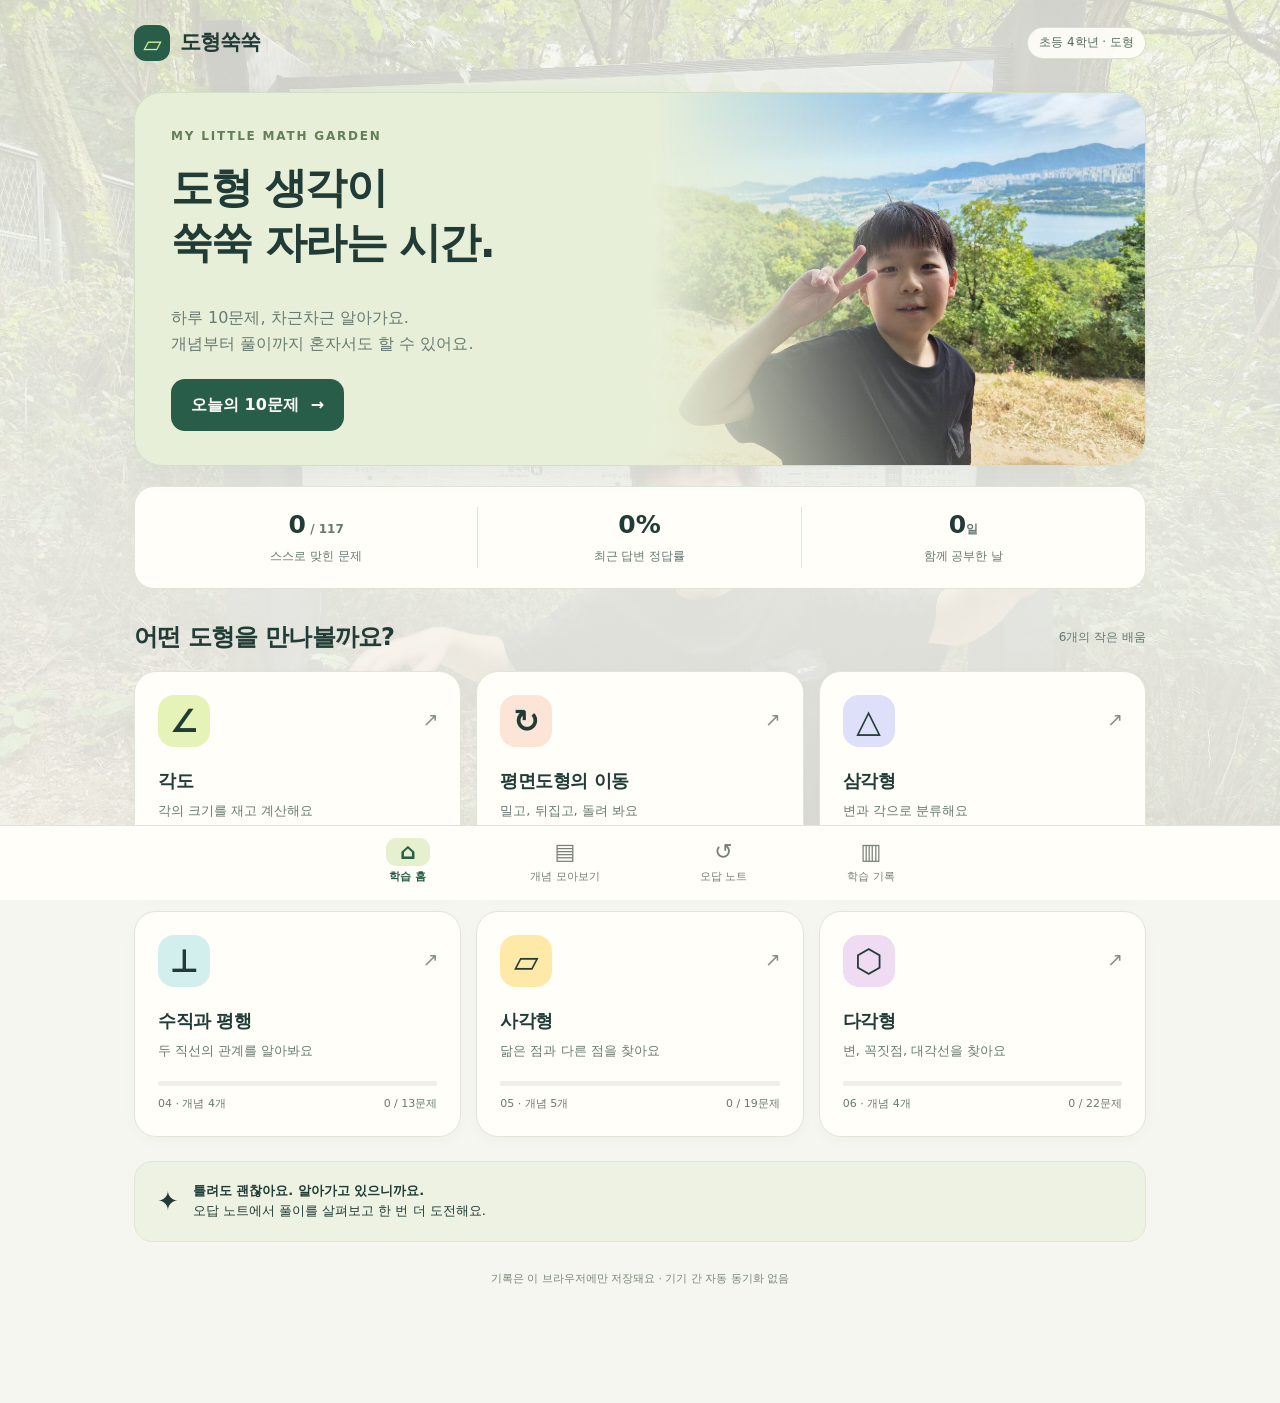
==== index.html @ d2673197 "Replace generic hints with 234 problem-specific teaching steps" ====
<!doctype html>
<html lang="ko"><head><meta charset="utf-8"><meta name="viewport" content="width=device-width,initial-scale=1,viewport-fit=cover"><meta name="theme-color" content="#f5f6ef"><meta name="description" content="초등 4학년을 위한 오프라인 도형 학습. 개념부터 문제와 풀이까지."><link rel="icon" href="./icon.svg" type="image/svg+xml"><link rel="manifest" href="./manifest.webmanifest"><title>도형쑥쑥 · 나의 작은 수학 정원</title><style>
:root{--bg:#f5f6ef;--ink:#213c36;--muted:#667a71;--green:#285d49;--lime:#dbef9a;--border:#dfe5d9;--white:#fffef9}*{box-sizing:border-box}body{margin:0;color:var(--ink);background:var(--bg);font-family:system-ui,-apple-system,'Noto Sans KR',sans-serif;font-size:16px;line-height:1.6}button,input{font:inherit}button{cursor:pointer;color:inherit;-webkit-tap-highlight-color:transparent}button:disabled{cursor:default}button:focus-visible,a:focus-visible,input:focus-visible{outline:3px solid #c0792e;outline-offset:4px}button{touch-action:manipulation}header{max-width:1080px;margin:auto;padding:25px 34px 19px;display:flex;align-items:center;justify-content:space-between}.logo{display:flex;align-items:center;gap:10px;background:none;border:0;font-weight:850;font-size:21px;padding:0;letter-spacing:-1px}.logo-mark{background:var(--green);color:var(--lime);height:36px;width:36px;display:grid;place-items:center;border-radius:12px;font-size:24px}.tag{font-size:12px;background:#e6ecdF;padding:5px 11px;border-radius:20px;color:#526a5b}.container{max-width:1080px;margin:auto;padding:12px 34px 115px}h1,h2,h3,p{margin-top:0}h1{font-size:42px;line-height:1.3;letter-spacing:-1.6px;font-weight:800}h2{font-size:24px;letter-spacing:-.8px;line-height:1.4}h3{font-size:18px;letter-spacing:-.5px}.muted{color:var(--muted)}.eyebrow{font-size:12px;letter-spacing:1.8px;text-transform:uppercase;font-weight:800;color:#627f57;margin-bottom:15px}.hero{border:1px solid #d6e2c7;background:#e8efd9;border-radius:28px;padding:34px 36px;position:relative;overflow:hidden;min-height:260px;display:grid;grid-template-columns:1.3fr 1fr;gap:24px}.hero p{margin-bottom:23px;max-width:420px}.hero-art{display:grid;place-items:center;position:relative}.hero-art svg{width:100%;max-width:300px;overflow:visible}.btn{border:0;border-radius:14px;background:var(--green);color:white;padding:13px 20px;min-height:48px;font-weight:700;display:inline-flex;align-items:center;justify-content:center;gap:12px}.btn.secondary{background:#e8eedf;color:var(--green)}.btn.ghost{background:none;border:1px solid #cbd7c5;color:var(--ink)}.btn:disabled{background:#dce2d6;color:#6b786d}.row{display:flex;align-items:center;justify-content:space-between;gap:16px}.section{margin-top:32px}.section .row h2{margin:0}.section .row{margin-bottom:17px}.section .row small{font-size:12px;color:var(--muted)}.topic-grid{display:grid;grid-template-columns:repeat(3,1fr);gap:15px}.topic-card{background:var(--white);border:1px solid var(--border);border-radius:22px;padding:23px;text-align:left;transition:transform .15s,box-shadow .15s;position:relative}.topic-card:hover{transform:translateY(-3px);box-shadow:0 7px 20px #213c360b}.topic-card .icon{display:grid;place-items:center;height:52px;width:52px;border-radius:16px;font-size:32px;font-weight:650;margin-bottom:20px}.topic-card h3{margin-bottom:5px}.topic-card p{font-size:13px;color:var(--muted);margin-bottom:19px}.topic-card .arrow{position:absolute;right:22px;top:32px;font-size:19px;color:#839085}.mini-progress{height:5px;background:#ecf0e6;border-radius:10px;overflow:hidden}.mini-progress span{height:100%;background:#78a16a;display:block;border-radius:10px}.card-footer{font-size:11px;color:var(--muted);margin-top:9px;display:flex;justify-content:space-between}.stats{display:grid;grid-template-columns:repeat(3,1fr);background:var(--white);border:1px solid var(--border);border-radius:20px;margin-top:20px;padding:20px}.stat{text-align:center;border-right:1px solid var(--border)}.stat:last-child{border:0}.stat b{font-size:25px;display:block;line-height:1.4}.stat span{font-size:12px;color:var(--muted)}.note{display:flex;gap:14px;align-items:center;border:1px solid var(--border);border-radius:18px;padding:19px 22px;background:#edf0e5;font-size:13px;margin-top:24px}.note p{margin:0}.note strong{display:block}.bottom-nav{position:fixed;bottom:0;left:0;right:0;padding:8px 10px max(10px,env(safe-area-inset-bottom));background:#fffef9f5;border-top:1px solid var(--border);display:flex;justify-content:center;gap:clamp(10px,7vw,80px);z-index:10;backdrop-filter:blur(12px)}.nav-item{border:0;background:none;padding:4px 10px;color:#758176;min-width:65px;font-size:11px;display:grid;justify-items:center;gap:2px}.nav-item span{font-size:22px;line-height:1.3}.nav-item.active{color:var(--green);font-weight:850}.nav-item.active span{background:#e6efce;border-radius:10px;width:44px}.back{background:none;border:0;padding:8px 0;font-size:14px;color:var(--muted);margin-bottom:18px}.topic-hero{display:flex;align-items:center;gap:18px;margin-bottom:23px}.topic-hero .icon{font-size:43px;width:78px;height:78px;border-radius:23px;display:grid;place-items:center;flex-shrink:0}.topic-hero h1{font-size:32px;margin-bottom:4px}.topic-hero p{margin:0;font-size:14px}.concept-grid{display:grid;grid-template-columns:1fr 1fr;gap:14px}.concept{border:1px solid var(--border);border-radius:20px;padding:22px;background:var(--white)}.concept .num{font-size:11px;color:#749162;letter-spacing:2px;font-weight:800;margin-bottom:6px}.concept h3{margin-bottom:9px}.concept p{font-size:15px;margin:0;color:#4e6257;line-height:1.85}.practice-bar{background:#e5eed3;border-radius:20px;margin-top:23px;padding:23px;display:flex;align-items:center;justify-content:space-between;gap:20px}.practice-bar p{margin:0;font-size:13px}.practice-bar h3{margin-bottom:5px}.lab{background:#fffef9;border:1px solid var(--border);border-radius:22px;padding:24px;margin-top:20px}.lab svg{display:block;max-width:320px;width:100%;height:185px;margin:auto}.lab label{display:block;font-size:14px}.lab input{width:100%;accent-color:var(--green);margin:18px 0;height:30px}.lab .row{justify-content:center;flex-wrap:wrap;gap:8px}.lab .btn{font-size:13px;padding:10px 14px}.quiz-wrap{max-width:700px;margin:0 auto}.quiz-top{font-size:13px;margin-bottom:13px}.progress{height:7px;background:#e0e8d4;border-radius:8px;overflow:hidden;margin-bottom:24px}.progress span{height:100%;background:#74995e;display:block;transition:width .2s}.question{background:var(--white);border:1px solid var(--border);border-radius:25px;padding:29px}.pill{display:inline-block;background:#eef2e5;color:#5b724f;border-radius:8px;padding:3px 9px;font-size:11px;font-weight:700}.question h2{margin:19px 0 22px;font-size:23px;line-height:1.65;word-break:keep-all}.diagram{background:#f3f5eb;border:1px solid #e6ebdb;border-radius:18px;margin:0 0 23px;padding:13px}.diagram svg{width:100%;height:165px;display:block}.diagram small{display:block;text-align:center;font-size:10px;color:#7e8979}.options{display:grid;gap:10px}.option{width:100%;text-align:left;display:flex;align-items:center;gap:13px;border:1.5px solid #dce3d3;border-radius:14px;padding:15px;background:#fffef9;min-height:58px;font-weight:600}.option .letter{border:1px solid #dce3d3;border-radius:9px;width:29px;height:29px;display:grid;place-items:center;flex-shrink:0;font-size:13px}.option.selected{background:#eef5de;border-color:#58815b}.option.selected .letter{background:#285d49;color:#fff;border-color:#285d49}.option.good{border-color:#6f9f69;background:#eaf5e2}.option.bad{border-color:#cc815e;background:#fff0e7}.number-entry{display:flex;align-items:center;justify-content:center;gap:12px;padding:19px 0}.number-entry input{width:145px;border:2px solid #cddabb;border-radius:16px;padding:15px;text-align:center;font-size:30px;color:var(--ink);background:#fcfdf6;max-width:70%}.quiz-actions{display:flex;justify-content:space-between;gap:12px;margin-top:22px}.quiz-actions .btn{flex:1}.hint{font-size:14px;background:#fff4d3;padding:13px 16px;border-radius:12px;margin-top:15px}.feedback{margin-top:20px;border-radius:18px;padding:22px;background:#edf4e1;border:1px solid #d6e4c5}.feedback.wrong{background:#fff2e7;border-color:#efd8c3}.feedback h3{margin-bottom:9px}.feedback .answer{font-weight:750;margin-bottom:16px}.steps{padding:0;list-style:none;counter-reset:step;margin:0}.steps li{counter-increment:step;position:relative;padding-left:32px;margin-top:13px;font-size:14px;line-height:1.8}.steps li:before{content:counter(step);position:absolute;left:0;top:1px;width:22px;height:22px;border-radius:50%;background:#ffffffba;text-align:center;font-weight:800;font-size:12px}.empty{text-align:center;background:#fffef9;border:1px solid var(--border);border-radius:24px;padding:38px 24px;margin-top:23px}.empty .big{font-size:52px;margin-bottom:15px}.empty h2{margin-bottom:10px}.empty p{font-size:14px;color:var(--muted)}.record-list{display:grid;gap:12px;margin-top:24px}.record{padding:21px;background:var(--white);border:1px solid var(--border);border-radius:18px}.record p{margin:10px 0;font-size:15px}.record .row{margin:0}.record .btn{font-size:13px;padding:9px 13px;min-height:42px}.result{max-width:620px;margin:20px auto;text-align:center}.result .score{font-size:64px;line-height:1.4;letter-spacing:-3px;font-weight:800}.result .score span{font-size:24px;color:var(--muted);letter-spacing:0}.result-list{margin:23px 0;text-align:left}.result-list div{padding:13px 0;border-bottom:1px solid var(--border);font-size:13px;display:flex;gap:10px}.settings{margin-top:25px;font-size:12px;color:var(--muted);text-align:center}.link{border:0;background:none;text-decoration:underline;font-size:12px;padding:8px;color:var(--muted)}.toast{position:fixed;bottom:90px;left:50%;transform:translateX(-50%);background:#213c36;color:white;border-radius:12px;padding:12px 18px;font-size:13px;z-index:30;max-width:90%;width:max-content}.danger{background:#fff1e6!important;color:#9a4f35!important}.sr-only{position:absolute;width:1px;height:1px;overflow:hidden;clip:rect(0,0,0,0)}dialog{border:1px solid var(--border);border-radius:22px;background:var(--white);color:var(--ink);max-width:420px;width:90%;padding:26px}dialog::backdrop{background:#213c365c}dialog p{font-size:14px}footer{margin-top:28px;color:#7b8779;font-size:11px;text-align:center}@media(min-width:900px){.hero-art{padding-right:20px}.hero{min-height:290px}}@media(max-width:650px){header{padding:20px 20px 12px}.container{padding:10px 20px 110px}.logo{font-size:19px}.tag{font-size:10px}h1{font-size:31px}.hero{padding:26px 24px;grid-template-columns:1fr;gap:0;min-height:0}.hero h1{position:relative;z-index:1;max-width:260px}.hero p{font-size:13px;max-width:245px;position:relative;z-index:1}.hero-art{position:absolute;right:-22px;bottom:10px;width:150px;opacity:.7;pointer-events:none}.hero .btn{position:relative;z-index:2}.eyebrow{font-size:10px;margin-bottom:12px;letter-spacing:1.2px}.topic-grid{grid-template-columns:1fr 1fr;gap:11px}.topic-card{padding:18px 15px;border-radius:19px}.topic-card .icon{width:44px;height:44px;border-radius:13px;font-size:27px;margin-bottom:17px}.topic-card h3{font-size:16px}.topic-card p{font-size:11px;min-height:18px;letter-spacing:-.4px}.topic-card .arrow{right:15px;top:24px;font-size:16px}.card-footer{font-size:10px}.section{margin-top:27px}.section h2{font-size:21px}.section .row small{font-size:10px}.stats{padding:16px 4px;border-radius:18px}.stat b{font-size:23px}.stat span{font-size:11px}.note{padding:16px;font-size:12px}.concept-grid{grid-template-columns:1fr}.concept{padding:21px}.topic-hero h1{font-size:27px}.topic-hero .icon{width:64px;height:64px;font-size:35px;border-radius:19px}.topic-hero p{font-size:12px}.practice-bar{align-items:stretch;flex-direction:column;gap:15px;padding:21px}.question{padding:22px 18px;border-radius:21px}.question h2{font-size:20px}.option{font-size:14px;padding:13px 12px}.quiz-actions .btn{font-size:14px;padding:12px 10px}.feedback{padding:19px 16px}.nav-item{min-width:58px}.record{padding:18px}.lab{padding:20px}.row.wrap{flex-wrap:wrap}.result .score{font-size:57px}}@media(prefers-reduced-motion:reduce){*{transition:none!important;scroll-behavior:auto!important}}
.hint-title{display:block;font-size:14px;margin-bottom:9px}.hint-steps{margin:0;padding-left:21px;line-height:1.85}.hint-steps li+li{margin-top:12px}</style><link rel="stylesheet" href="./photo-theme.css?v=photo1"></head><body><header><button class="logo" onclick="App.go('home')" aria-label="도형쑥쑥 홈"><span class="logo-mark">▱</span>도형쑥쑥</button><span class="tag">초등 4학년 · 도형</span></header><main class="container" id="app" tabindex="-1"></main><nav class="bottom-nav" aria-label="메인 메뉴"><button class="nav-item" data-nav="home" onclick="App.go('home')"><span>⌂</span>학습 홈</button><button class="nav-item" data-nav="concepts" onclick="App.go('concepts')"><span>▤</span>개념 모아보기</button><button class="nav-item" data-nav="review" onclick="App.go('review')"><span>↺</span>오답 노트</button><button class="nav-item" data-nav="stats" onclick="App.go('stats')"><span>▥</span>학습 기록</button></nav><dialog id="reset-dialog"><h2>학습 기록을 지울까요?</h2><p>푼 문제, 오답 노트, 학습 날짜가 모두 삭제돼요. 삭제한 기록은 되돌릴 수 없어요.</p><div class="row"><button class="btn secondary" onclick="this.closest('dialog').close()">취소</button><button class="btn danger" onclick="App.reset()">모두 지우기</button></div></dialog><script src="content.js?v=hints1"></script><script src="app.js?v=hints1"></script></body></html>
---- photo-theme.css ----
/* Local photo-background proposal. Not published. */
body{position:relative;isolation:isolate;background:#f5f6ef;}
body::before{content:"";position:fixed;inset:0;z-index:-1;pointer-events:none;background-image:linear-gradient(180deg,rgba(245,246,239,.82),rgba(245,246,239,.91) 65%,rgba(245,246,239,.87)),url("assets/forest-photo.jpg");background-size:cover;background-position:center,55% center;background-repeat:no-repeat;}
body[data-screen="quiz"]::before{opacity:.50;}
header{position:relative;z-index:1;}
.tag{background:rgba(255,254,249,.90);border:1px solid rgba(205,216,195,.75);}
.hero{background:#e8efd9;isolation:isolate;box-shadow:0 10px 28px rgba(40,70,44,.035);border-color:#d3dfc7;grid-template-columns:1fr;}
.hero>div:first-child{position:relative;z-index:2;}
.hero h1{max-width:440px;}
.hero p{max-width:390px;}
.hero-art{display:block!important;position:absolute;inset:0 0 0 auto;width:49%;max-width:none;padding:0!important;opacity:1!important;pointer-events:none;background-image:linear-gradient(90deg,#e8efd9 0%,rgba(232,239,217,.56) 27%,rgba(232,239,217,0) 60%),url("assets/sky-photo.jpg");background-size:100% 100%,cover;background-position:center,50% 63%;border-radius:0 27px 27px 0;z-index:0;}
.hero-art::after{content:"";position:absolute;inset:0;background:linear-gradient(0deg,rgba(232,239,217,.24),rgba(232,239,217,0) 35%);}
.hero-art svg{display:none!important;}
.topic-card,.stats,.concept,.record,.lab,.empty{background:#fffef9;}
.topic-card{box-shadow:0 5px 16px rgba(40,70,44,.025);}
.note{background:rgba(237,242,227,.97);}
.question{background:#fffef9;border-color:#d6e0cc;box-shadow:0 10px 32px rgba(40,70,44,.06);}
.option{background:#fffef9;}
.quiz-wrap>.back{background:#fffef9;border:1px solid #dfe5d9;border-radius:12px;padding:8px 13px;margin-bottom:16px;}
.quiz-top{background:rgba(255,254,249,.94);padding:10px 14px;border:1px solid #e2e8da;border-radius:12px;}
.bottom-nav{background:rgba(255,254,249,.98);}
@media(max-width:650px){
 body::before{background-position:center,56% center;}
 .hero{padding:26px 24px;min-height:306px;}
 .hero h1{max-width:245px;font-size:30px;line-height:1.35;}
 .hero p{max-width:225px;}
 .hero-art{width:59%;right:0;bottom:0;inset:0 0 0 auto;background-image:linear-gradient(90deg,#e8efd9 0%,rgba(232,239,217,.88) 21%,rgba(232,239,217,.18) 53%,rgba(232,239,217,0) 80%),url("assets/sky-photo.jpg");background-position:center,52% 58%;border-radius:0 27px 27px 0;}
 .hero .eyebrow{font-size:9px;letter-spacing:1.1px;max-width:210px;}
 .hero .muted{color:#4f6856;}
 .hero .btn{box-shadow:0 3px 12px rgba(40,70,44,.08);}
 .question{border-radius:21px;}
}
@media(prefers-reduced-transparency:reduce){body::before{opacity:.35;}.hero-art{opacity:.8!important;}}
.quiz-top{min-height:78px;padding:15px 16px;background-image:linear-gradient(90deg,#fffef9 0%,rgba(255,254,249,.95) 32%,rgba(255,254,249,.38) 68%,rgba(255,254,249,.60) 100%),url("assets/forest-photo.jpg");background-size:100% 100%,cover;background-position:center,50% 54%;background-repeat:no-repeat;}
.quiz-top>span{padding:3px 8px;border-radius:8px;background:rgba(255,254,249,.94);font-weight:650;}
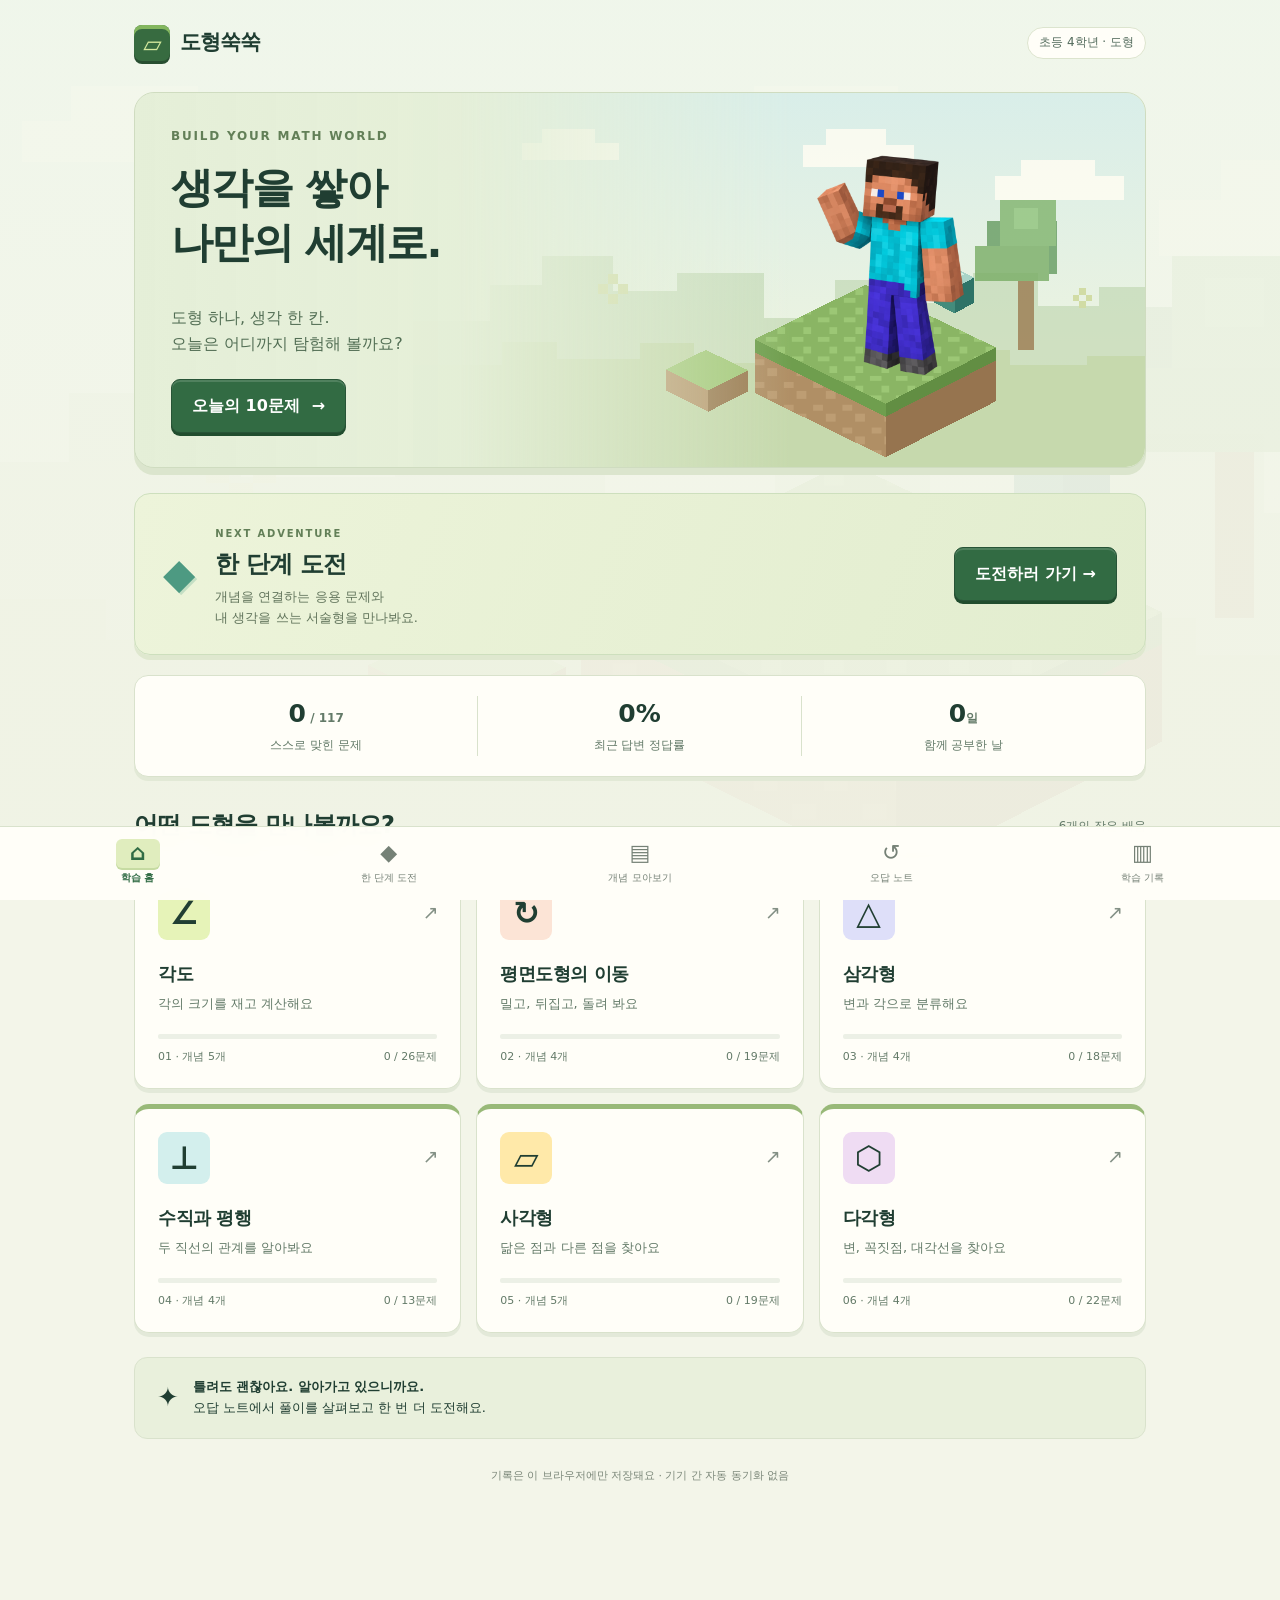
==== commit 1c489fa0: "Add 36 grade-four challenges and written self-checks with a character block-world design" ====
--- a/index.html
+++ b/index.html
@@ -1,4 +1,4 @@
 <!doctype html>
-<html lang="ko"><head><meta charset="utf-8"><meta name="viewport" content="width=device-width,initial-scale=1,viewport-fit=cover"><meta name="theme-color" content="#f5f6ef"><meta name="description" content="초등 4학년을 위한 오프라인 도형 학습. 개념부터 문제와 풀이까지."><link rel="icon" href="./icon.svg" type="image/svg+xml"><link rel="manifest" href="./manifest.webmanifest"><title>도형쑥쑥 · 나의 작은 수학 정원</title><style>
+<html lang="ko"><head><meta charset="utf-8"><meta name="viewport" content="width=device-width,initial-scale=1,viewport-fit=cover"><meta name="theme-color" content="#f3f5e9"><meta name="description" content="초등 4학년 도형 학습. 기본 개념과 117문제, 한 단계 도전 36문제와 서술형 자기 점검."><link rel="icon" href="./icon.svg" type="image/svg+xml"><link rel="manifest" href="./manifest.webmanifest"><title>도형쑥쑥 · 생각을 쌓는 블록 월드</title><style>
 :root{--bg:#f5f6ef;--ink:#213c36;--muted:#667a71;--green:#285d49;--lime:#dbef9a;--border:#dfe5d9;--white:#fffef9}*{box-sizing:border-box}body{margin:0;color:var(--ink);background:var(--bg);font-family:system-ui,-apple-system,'Noto Sans KR',sans-serif;font-size:16px;line-height:1.6}button,input{font:inherit}button{cursor:pointer;color:inherit;-webkit-tap-highlight-color:transparent}button:disabled{cursor:default}button:focus-visible,a:focus-visible,input:focus-visible{outline:3px solid #c0792e;outline-offset:4px}button{touch-action:manipulation}header{max-width:1080px;margin:auto;padding:25px 34px 19px;display:flex;align-items:center;justify-content:space-between}.logo{display:flex;align-items:center;gap:10px;background:none;border:0;font-weight:850;font-size:21px;padding:0;letter-spacing:-1px}.logo-mark{background:var(--green);color:var(--lime);height:36px;width:36px;display:grid;place-items:center;border-radius:12px;font-size:24px}.tag{font-size:12px;background:#e6ecdF;padding:5px 11px;border-radius:20px;color:#526a5b}.container{max-width:1080px;margin:auto;padding:12px 34px 115px}h1,h2,h3,p{margin-top:0}h1{font-size:42px;line-height:1.3;letter-spacing:-1.6px;font-weight:800}h2{font-size:24px;letter-spacing:-.8px;line-height:1.4}h3{font-size:18px;letter-spacing:-.5px}.muted{color:var(--muted)}.eyebrow{font-size:12px;letter-spacing:1.8px;text-transform:uppercase;font-weight:800;color:#627f57;margin-bottom:15px}.hero{border:1px solid #d6e2c7;background:#e8efd9;border-radius:28px;padding:34px 36px;position:relative;overflow:hidden;min-height:260px;display:grid;grid-template-columns:1.3fr 1fr;gap:24px}.hero p{margin-bottom:23px;max-width:420px}.hero-art{display:grid;place-items:center;position:relative}.hero-art svg{width:100%;max-width:300px;overflow:visible}.btn{border:0;border-radius:14px;background:var(--green);color:white;padding:13px 20px;min-height:48px;font-weight:700;display:inline-flex;align-items:center;justify-content:center;gap:12px}.btn.secondary{background:#e8eedf;color:var(--green)}.btn.ghost{background:none;border:1px solid #cbd7c5;color:var(--ink)}.btn:disabled{background:#dce2d6;color:#6b786d}.row{display:flex;align-items:center;justify-content:space-between;gap:16px}.section{margin-top:32px}.section .row h2{margin:0}.section .row{margin-bottom:17px}.section .row small{font-size:12px;color:var(--muted)}.topic-grid{display:grid;grid-template-columns:repeat(3,1fr);gap:15px}.topic-card{background:var(--white);border:1px solid var(--border);border-radius:22px;padding:23px;text-align:left;transition:transform .15s,box-shadow .15s;position:relative}.topic-card:hover{transform:translateY(-3px);box-shadow:0 7px 20px #213c360b}.topic-card .icon{display:grid;place-items:center;height:52px;width:52px;border-radius:16px;font-size:32px;font-weight:650;margin-bottom:20px}.topic-card h3{margin-bottom:5px}.topic-card p{font-size:13px;color:var(--muted);margin-bottom:19px}.topic-card .arrow{position:absolute;right:22px;top:32px;font-size:19px;color:#839085}.mini-progress{height:5px;background:#ecf0e6;border-radius:10px;overflow:hidden}.mini-progress span{height:100%;background:#78a16a;display:block;border-radius:10px}.card-footer{font-size:11px;color:var(--muted);margin-top:9px;display:flex;justify-content:space-between}.stats{display:grid;grid-template-columns:repeat(3,1fr);background:var(--white);border:1px solid var(--border);border-radius:20px;margin-top:20px;padding:20px}.stat{text-align:center;border-right:1px solid var(--border)}.stat:last-child{border:0}.stat b{font-size:25px;display:block;line-height:1.4}.stat span{font-size:12px;color:var(--muted)}.note{display:flex;gap:14px;align-items:center;border:1px solid var(--border);border-radius:18px;padding:19px 22px;background:#edf0e5;font-size:13px;margin-top:24px}.note p{margin:0}.note strong{display:block}.bottom-nav{position:fixed;bottom:0;left:0;right:0;padding:8px 10px max(10px,env(safe-area-inset-bottom));background:#fffef9f5;border-top:1px solid var(--border);display:flex;justify-content:center;gap:clamp(10px,7vw,80px);z-index:10;backdrop-filter:blur(12px)}.nav-item{border:0;background:none;padding:4px 10px;color:#758176;min-width:65px;font-size:11px;display:grid;justify-items:center;gap:2px}.nav-item span{font-size:22px;line-height:1.3}.nav-item.active{color:var(--green);font-weight:850}.nav-item.active span{background:#e6efce;border-radius:10px;width:44px}.back{background:none;border:0;padding:8px 0;font-size:14px;color:var(--muted);margin-bottom:18px}.topic-hero{display:flex;align-items:center;gap:18px;margin-bottom:23px}.topic-hero .icon{font-size:43px;width:78px;height:78px;border-radius:23px;display:grid;place-items:center;flex-shrink:0}.topic-hero h1{font-size:32px;margin-bottom:4px}.topic-hero p{margin:0;font-size:14px}.concept-grid{display:grid;grid-template-columns:1fr 1fr;gap:14px}.concept{border:1px solid var(--border);border-radius:20px;padding:22px;background:var(--white)}.concept .num{font-size:11px;color:#749162;letter-spacing:2px;font-weight:800;margin-bottom:6px}.concept h3{margin-bottom:9px}.concept p{font-size:15px;margin:0;color:#4e6257;line-height:1.85}.practice-bar{background:#e5eed3;border-radius:20px;margin-top:23px;padding:23px;display:flex;align-items:center;justify-content:space-between;gap:20px}.practice-bar p{margin:0;font-size:13px}.practice-bar h3{margin-bottom:5px}.lab{background:#fffef9;border:1px solid var(--border);border-radius:22px;padding:24px;margin-top:20px}.lab svg{display:block;max-width:320px;width:100%;height:185px;margin:auto}.lab label{display:block;font-size:14px}.lab input{width:100%;accent-color:var(--green);margin:18px 0;height:30px}.lab .row{justify-content:center;flex-wrap:wrap;gap:8px}.lab .btn{font-size:13px;padding:10px 14px}.quiz-wrap{max-width:700px;margin:0 auto}.quiz-top{font-size:13px;margin-bottom:13px}.progress{height:7px;background:#e0e8d4;border-radius:8px;overflow:hidden;margin-bottom:24px}.progress span{height:100%;background:#74995e;display:block;transition:width .2s}.question{background:var(--white);border:1px solid var(--border);border-radius:25px;padding:29px}.pill{display:inline-block;background:#eef2e5;color:#5b724f;border-radius:8px;padding:3px 9px;font-size:11px;font-weight:700}.question h2{margin:19px 0 22px;font-size:23px;line-height:1.65;word-break:keep-all}.diagram{background:#f3f5eb;border:1px solid #e6ebdb;border-radius:18px;margin:0 0 23px;padding:13px}.diagram svg{width:100%;height:165px;display:block}.diagram small{display:block;text-align:center;font-size:10px;color:#7e8979}.options{display:grid;gap:10px}.option{width:100%;text-align:left;display:flex;align-items:center;gap:13px;border:1.5px solid #dce3d3;border-radius:14px;padding:15px;background:#fffef9;min-height:58px;font-weight:600}.option .letter{border:1px solid #dce3d3;border-radius:9px;width:29px;height:29px;display:grid;place-items:center;flex-shrink:0;font-size:13px}.option.selected{background:#eef5de;border-color:#58815b}.option.selected .letter{background:#285d49;color:#fff;border-color:#285d49}.option.good{border-color:#6f9f69;background:#eaf5e2}.option.bad{border-color:#cc815e;background:#fff0e7}.number-entry{display:flex;align-items:center;justify-content:center;gap:12px;padding:19px 0}.number-entry input{width:145px;border:2px solid #cddabb;border-radius:16px;padding:15px;text-align:center;font-size:30px;color:var(--ink);background:#fcfdf6;max-width:70%}.quiz-actions{display:flex;justify-content:space-between;gap:12px;margin-top:22px}.quiz-actions .btn{flex:1}.hint{font-size:14px;background:#fff4d3;padding:13px 16px;border-radius:12px;margin-top:15px}.feedback{margin-top:20px;border-radius:18px;padding:22px;background:#edf4e1;border:1px solid #d6e4c5}.feedback.wrong{background:#fff2e7;border-color:#efd8c3}.feedback h3{margin-bottom:9px}.feedback .answer{font-weight:750;margin-bottom:16px}.steps{padding:0;list-style:none;counter-reset:step;margin:0}.steps li{counter-increment:step;position:relative;padding-left:32px;margin-top:13px;font-size:14px;line-height:1.8}.steps li:before{content:counter(step);position:absolute;left:0;top:1px;width:22px;height:22px;border-radius:50%;background:#ffffffba;text-align:center;font-weight:800;font-size:12px}.empty{text-align:center;background:#fffef9;border:1px solid var(--border);border-radius:24px;padding:38px 24px;margin-top:23px}.empty .big{font-size:52px;margin-bottom:15px}.empty h2{margin-bottom:10px}.empty p{font-size:14px;color:var(--muted)}.record-list{display:grid;gap:12px;margin-top:24px}.record{padding:21px;background:var(--white);border:1px solid var(--border);border-radius:18px}.record p{margin:10px 0;font-size:15px}.record .row{margin:0}.record .btn{font-size:13px;padding:9px 13px;min-height:42px}.result{max-width:620px;margin:20px auto;text-align:center}.result .score{font-size:64px;line-height:1.4;letter-spacing:-3px;font-weight:800}.result .score span{font-size:24px;color:var(--muted);letter-spacing:0}.result-list{margin:23px 0;text-align:left}.result-list div{padding:13px 0;border-bottom:1px solid var(--border);font-size:13px;display:flex;gap:10px}.settings{margin-top:25px;font-size:12px;color:var(--muted);text-align:center}.link{border:0;background:none;text-decoration:underline;font-size:12px;padding:8px;color:var(--muted)}.toast{position:fixed;bottom:90px;left:50%;transform:translateX(-50%);background:#213c36;color:white;border-radius:12px;padding:12px 18px;font-size:13px;z-index:30;max-width:90%;width:max-content}.danger{background:#fff1e6!important;color:#9a4f35!important}.sr-only{position:absolute;width:1px;height:1px;overflow:hidden;clip:rect(0,0,0,0)}dialog{border:1px solid var(--border);border-radius:22px;background:var(--white);color:var(--ink);max-width:420px;width:90%;padding:26px}dialog::backdrop{background:#213c365c}dialog p{font-size:14px}footer{margin-top:28px;color:#7b8779;font-size:11px;text-align:center}@media(min-width:900px){.hero-art{padding-right:20px}.hero{min-height:290px}}@media(max-width:650px){header{padding:20px 20px 12px}.container{padding:10px 20px 110px}.logo{font-size:19px}.tag{font-size:10px}h1{font-size:31px}.hero{padding:26px 24px;grid-template-columns:1fr;gap:0;min-height:0}.hero h1{position:relative;z-index:1;max-width:260px}.hero p{font-size:13px;max-width:245px;position:relative;z-index:1}.hero-art{position:absolute;right:-22px;bottom:10px;width:150px;opacity:.7;pointer-events:none}.hero .btn{position:relative;z-index:2}.eyebrow{font-size:10px;margin-bottom:12px;letter-spacing:1.2px}.topic-grid{grid-template-columns:1fr 1fr;gap:11px}.topic-card{padding:18px 15px;border-radius:19px}.topic-card .icon{width:44px;height:44px;border-radius:13px;font-size:27px;margin-bottom:17px}.topic-card h3{font-size:16px}.topic-card p{font-size:11px;min-height:18px;letter-spacing:-.4px}.topic-card .arrow{right:15px;top:24px;font-size:16px}.card-footer{font-size:10px}.section{margin-top:27px}.section h2{font-size:21px}.section .row small{font-size:10px}.stats{padding:16px 4px;border-radius:18px}.stat b{font-size:23px}.stat span{font-size:11px}.note{padding:16px;font-size:12px}.concept-grid{grid-template-columns:1fr}.concept{padding:21px}.topic-hero h1{font-size:27px}.topic-hero .icon{width:64px;height:64px;font-size:35px;border-radius:19px}.topic-hero p{font-size:12px}.practice-bar{align-items:stretch;flex-direction:column;gap:15px;padding:21px}.question{padding:22px 18px;border-radius:21px}.question h2{font-size:20px}.option{font-size:14px;padding:13px 12px}.quiz-actions .btn{font-size:14px;padding:12px 10px}.feedback{padding:19px 16px}.nav-item{min-width:58px}.record{padding:18px}.lab{padding:20px}.row.wrap{flex-wrap:wrap}.result .score{font-size:57px}}@media(prefers-reduced-motion:reduce){*{transition:none!important;scroll-behavior:auto!important}}
-.hint-title{display:block;font-size:14px;margin-bottom:9px}.hint-steps{margin:0;padding-left:21px;line-height:1.85}.hint-steps li+li{margin-top:12px}</style><link rel="stylesheet" href="./photo-theme.css?v=photo1"></head><body><header><button class="logo" onclick="App.go('home')" aria-label="도형쑥쑥 홈"><span class="logo-mark">▱</span>도형쑥쑥</button><span class="tag">초등 4학년 · 도형</span></header><main class="container" id="app" tabindex="-1"></main><nav class="bottom-nav" aria-label="메인 메뉴"><button class="nav-item" data-nav="home" onclick="App.go('home')"><span>⌂</span>학습 홈</button><button class="nav-item" data-nav="concepts" onclick="App.go('concepts')"><span>▤</span>개념 모아보기</button><button class="nav-item" data-nav="review" onclick="App.go('review')"><span>↺</span>오답 노트</button><button class="nav-item" data-nav="stats" onclick="App.go('stats')"><span>▥</span>학습 기록</button></nav><dialog id="reset-dialog"><h2>학습 기록을 지울까요?</h2><p>푼 문제, 오답 노트, 학습 날짜가 모두 삭제돼요. 삭제한 기록은 되돌릴 수 없어요.</p><div class="row"><button class="btn secondary" onclick="this.closest('dialog').close()">취소</button><button class="btn danger" onclick="App.reset()">모두 지우기</button></div></dialog><script src="content.js?v=hints1"></script><script src="app.js?v=hints1"></script></body></html>
+.hint-title{display:block;font-size:14px;margin-bottom:9px}.hint-steps{margin:0;padding-left:21px;line-height:1.85}.hint-steps li+li{margin-top:12px}</style><link rel="stylesheet" href="./block-theme.css?v=block1"></head><body><header><button class="logo" onclick="App.go('home')" aria-label="도형쑥쑥 홈"><span class="logo-mark">▱</span>도형쑥쑥</button><span class="tag">초등 4학년 · 도형</span></header><main class="container" id="app" tabindex="-1"></main><nav class="bottom-nav" aria-label="메인 메뉴"><button class="nav-item" data-nav="home" onclick="App.go('home')"><span>⌂</span>학습 홈</button><button class="nav-item" data-nav="challenge" onclick="App.go('challenge')"><span>◆</span>한 단계 도전</button><button class="nav-item" data-nav="concepts" onclick="App.go('concepts')"><span>▤</span>개념 모아보기</button><button class="nav-item" data-nav="review" onclick="App.go('review')"><span>↺</span>오답 노트</button><button class="nav-item" data-nav="stats" onclick="App.go('stats')"><span>▥</span>학습 기록</button></nav><dialog id="reset-dialog"><h2>학습 기록을 지울까요?</h2><p>푼 문제, 오답 노트, 학습 날짜가 모두 삭제돼요. 삭제한 기록은 되돌릴 수 없어요.</p><div class="row"><button class="btn secondary" onclick="this.closest('dialog').close()">취소</button><button class="btn danger" onclick="App.reset()">모두 지우기</button></div></dialog><script src="content.js?v=block1"></script><script src="challenges.js?v=block1"></script><script src="app.js?v=block1"></script></body></html>
--- a/block-theme.css
+++ b/block-theme.css
@@ -0,0 +1,14 @@
+:root{--bg:#f3f5e9;--ink:#203e32;--muted:#637a68;--green:#316c45;--lime:#d4e99d;--border:#d9e2cc;--white:#fffef8;}
+body{position:relative;isolation:isolate;background:#f3f5e9;}
+body::before{content:"";position:fixed;inset:0;z-index:-1;pointer-events:none;background:linear-gradient(180deg,rgba(242,247,235,.90),rgba(243,245,233,.93) 65%),url("assets/block-world.svg") center bottom/cover no-repeat;}
+header{position:relative;z-index:1;}.logo-mark{border-radius:8px;background:#376b40;box-shadow:inset 0 4px #83b65e,0 3px #284e31;}.tag{background:#fffef8;border:1px solid #dce4ce;}
+.hero{position:relative;isolation:isolate;background:#e5efd8;border:1px solid #cfdcc0;border-radius:20px;min-height:320px;display:block;box-shadow:0 7px 0 #dbe5cd;}
+.hero>div:first-child{position:relative;z-index:2;}.hero h1{max-width:480px;font-size:42px;}.hero p{max-width:370px;color:#526e54;}.hero-art{display:block!important;position:absolute;inset:0;max-width:none;width:100%;height:100%;padding:0;opacity:1!important;pointer-events:none;border-radius:19px;overflow:hidden;background:linear-gradient(90deg,#e5efd8 0%,rgba(229,239,216,.97) 32%,rgba(229,239,216,0) 65%),url("assets/block-world.svg") center/cover no-repeat;}.hero-art svg{display:none;}.hero-companion{position:absolute;right:16%;bottom:22%;height:60%;width:19%;background-position:center bottom;background-repeat:no-repeat;background-size:contain;image-rendering:pixelated;}
+.btn{border-radius:9px;background:#326b43;border:1px solid #285437;box-shadow:inset 0 2px #ffffff25,0 3px #214d2e;transition:transform .12s,background .12s;}.btn:hover{background:#285d38;}.btn:active{transform:translateY(2px);box-shadow:inset 0 2px #ffffff20,0 1px #214d2e;}.btn.secondary{background:#e4edce;border-color:#cad9b4;box-shadow:0 3px #cad7b7;color:#315d3e;}.btn.ghost{box-shadow:none;}.btn:disabled{box-shadow:none;border-color:#d5dfc9;}.topic-card,.concept,.record,.lab,.empty{border-radius:15px;background:#fffef8;}.topic-card{border-top:5px solid #98b978;box-shadow:0 4px 0 #e3e9d9;}.topic-card .icon{border-radius:9px;}.stats{border-radius:14px;box-shadow:0 4px 0 #e2e9d6;}.mini-progress{border-radius:2px;}.mini-progress span{border-radius:2px;}.note{border-radius:13px;background:#e9f0dc;}.bottom-nav{background:#fffef8fa;justify-content:space-around;gap:0;padding-left:12px;padding-right:12px;}.nav-item{min-width:0;flex:1;max-width:110px;font-size:10px;padding-left:3px;padding-right:3px;}.nav-item.active span{border-radius:6px;background:#e0edbe;box-shadow:0 2px #c6dba2;}
+.question{background:#fffefb;border:1px solid #d4dfc5;border-radius:17px;box-shadow:0 6px 0 rgba(187,204,164,.22);}.option{background:#fffefb;border-radius:10px;}.option .letter{border-radius:6px;}.option.selected{background:#eef5df;border-color:#5b8757;}.diagram{background:#f3f6eb;border-radius:12px;}.quiz-top{min-height:57px;padding:12px 16px;background:linear-gradient(90deg,#e7f0d7,#f6f8ed);border:1px solid #d8e1c9;border-left:5px solid #6f9d55;border-radius:10px;}.quiz-top strong::before{content:"◆";font-size:12px;color:#5b9a78;margin-right:9px;}.quiz-wrap>.back{background:#fffef8;border:1px solid #dce4ce;border-radius:9px;padding:8px 13px;margin-bottom:16px;}.hint{border-radius:12px;background:#fff3cd;}.feedback{border-radius:12px;}.problem-context{background:#f0f4e7;border-left:4px solid #94b477;padding:16px 18px;margin:20px 0 13px;font-size:15px;line-height:1.9;word-break:keep-all;border-radius:0 9px 9px 0;}.problem-context+h2{margin-top:13px;}.challenge-banner,.challenge-entry{display:flex;align-items:center;gap:20px;padding:25px 28px;border:1px solid #cddfbd;background:linear-gradient(110deg,#edf4da,#e2edcf);border-radius:16px;margin-top:25px;box-shadow:0 5px 0 #dfe8cf;}.pixel-gem{color:#4d9a82;font-size:42px;line-height:1;text-shadow:2px 2px #c4dfc4;flex-shrink:0;}.challenge-banner h2{margin:3px 0 6px;}.challenge-banner .eyebrow{font-size:10px;margin:0;}.challenge-banner p,.challenge-entry p{margin:0;font-size:13px;color:#61745b;}.challenge-banner .btn,.challenge-entry .btn{margin-left:auto;white-space:nowrap;}.challenge-hero{background:linear-gradient(110deg,rgba(227,239,212,.98) 40%,rgba(227,239,212,.6)),url("assets/block-world.svg") center/cover;border:1px solid #d2dfc2;padding:30px;border-radius:20px;}.challenge-hero h1{margin-bottom:13px;}.challenge-hero p{margin-bottom:19px;color:#526b54;}.adventure-tags{display:flex;gap:8px;flex-wrap:wrap;}.adventure-tags span{background:#fffef8d9;padding:5px 10px;border:1px solid #d8e3c8;border-radius:6px;font-size:11px;font-weight:650;}.challenge-controls{margin:24px 0;display:flex;align-items:end;gap:16px;flex-wrap:wrap;}.challenge-controls>label{font-size:12px;font-weight:700;display:grid;gap:6px;}.challenge-controls select{padding:12px 34px 12px 13px;border:1px solid #d0ddc0;border-radius:9px;background:#fffef8;font:inherit;font-size:14px;color:var(--ink);min-width:170px;min-height:48px;}.mode-tabs{display:flex;gap:4px;border:1px solid #d0ddc0;background:#edf2e4;padding:4px;border-radius:10px;}.mode-tabs button{border:0;background:none;font:inherit;font-size:13px;padding:9px 13px;border-radius:6px;min-height:39px;}.mode-tabs .active{background:#fffef8;box-shadow:0 2px 2px #2a4f3012;font-weight:750;color:#315f3d;}.challenge-controls>.btn{margin-left:auto;}.challenge-list{display:grid;grid-template-columns:repeat(2,1fr);gap:14px;}.challenge-card{text-align:left;padding:22px;border:1px solid #d7e2ca;border-radius:14px;background:#fffef8;min-height:170px;}.challenge-card:hover{border-color:#85a768;}.challenge-card h3{font-size:16px;line-height:1.7;margin:15px 0 18px;word-break:keep-all;}.challenge-type{font-size:11px;color:#60846c;}.learning-sources{background:#edf2e5;border:1px solid #d7e0cb;border-radius:12px;padding:18px 21px;margin-top:26px;font-size:12px;color:#61745e;}.learning-sources summary{cursor:pointer;font-weight:750;color:#3e6047;}.learning-sources p{margin:13px 0 0;}.learning-sources ul{padding-left:18px;}.learning-sources li+li{margin-top:13px;}.learning-sources li span{display:block;margin-top:4px;}.learning-sources a{color:#316b4a;}.writing-area{margin-top:20px;}.writing-area>label{font-size:14px;font-weight:750;display:block;margin-bottom:9px;}.writing-area textarea{display:block;width:100%;resize:vertical;min-height:170px;max-height:500px;padding:16px;border:1.5px solid #cbdab9;border-radius:11px;font:inherit;line-height:1.85;font-size:15px;background:#fffefa;color:#213e31;}.writing-area textarea:disabled{opacity:1;color:#425b47;background:#f2f5e9;}.writing-meta{display:flex;justify-content:space-between;gap:14px;font-size:11px;color:#708066;margin-top:9px;}.model-answer{font-size:15px;line-height:1.9;background:#fffef8;padding:16px;border:1px solid #dce5cc;border-radius:9px;}.rubric-heading{display:flex;align-items:center;justify-content:space-between;gap:12px;margin-top:26px;}.rubric-heading h3{margin:0;}.rubric-heading span{font-size:13px;color:#647e55;}.rubric-help{font-size:12px;margin:11px 0 13px;}.rubric-item{display:flex;align-items:flex-start;gap:11px;padding:13px 12px;background:#fffef8;border:1px solid #dce5ce;border-radius:8px;margin-top:9px;font-size:14px;line-height:1.8;cursor:pointer;}.rubric-item input{margin-top:5px;width:19px;height:19px;accent-color:#316b43;flex-shrink:0;}.writing-note{font-size:12px;line-height:1.85;color:#856f41;background:#fff0cf;padding:12px;border-radius:8px;margin:15px 0 0;}.written-result{border:1px solid #d6e0c7;background:#edf4de;padding:20px;border-radius:13px;margin:20px 0;}.written-result p{margin:7px 0 0;font-size:13px;color:#627a53;}.result-gem{font-size:72px;line-height:1.4;color:#58a48b;text-shadow:4px 4px #c6dfc4;}.result-label{margin-left:auto;white-space:nowrap;}.result-list div{align-items:flex-start;}.result-list div>span:nth-child(2){flex:1;}.result-list .result-label{font-size:11px;}
+@media(max-width:650px){.hero{padding:26px 23px;min-height:315px;}.hero h1{font-size:31px;max-width:245px;}.hero p{font-size:13px;max-width:220px;}.hero-art{inset:0;width:100%;background:linear-gradient(90deg,#e5efd8 0%,rgba(229,239,216,.97) 24%,rgba(229,239,216,.3) 75%),url("assets/block-world.svg") 57% center/auto 100% no-repeat;}.hero .eyebrow{font-size:9px;letter-spacing:1.1px;}.hero-companion{right:6%;bottom:23%;width:27%;height:50%;}.challenge-banner,.challenge-entry{padding:21px 19px;gap:13px;flex-wrap:wrap;}.challenge-banner .pixel-gem{font-size:35px;}.challenge-banner h2{font-size:21px;}.challenge-banner p{font-size:12px;}.challenge-banner .btn{width:100%;margin:2px 0 0;}.challenge-entry .btn{width:100%;margin:3px 0 0;}.challenge-entry strong{font-size:14px;}.challenge-entry p{font-size:11px;}.challenge-entry .pixel-gem{font-size:29px;}.challenge-hero{padding:25px 23px;}.challenge-hero h1{font-size:31px;}.challenge-hero p{font-size:13px;}.challenge-controls{gap:12px;}.challenge-controls>label,.challenge-controls select{width:100%;}.mode-tabs{flex:1;justify-content:space-between;}.mode-tabs button{padding:8px 12px;}.challenge-controls>.btn{width:100%;margin:0;}.challenge-list{grid-template-columns:1fr;gap:12px;}.challenge-card{min-height:145px;padding:19px;}.challenge-card h3{font-size:15px;}.problem-context{padding:13px 14px;font-size:14px;}.question h2{font-size:19px;}.quiz-actions .btn{font-size:12px;padding:11px 8px;}.writing-meta{font-size:10px;}.writing-meta span:first-child{max-width:70%;}.rubric-item{font-size:13px;padding:12px 10px;}.model-answer{font-size:14px;padding:14px;}.result-list{margin:20px -3px;}.result-list div{font-size:12px;}.result-label{max-width:70px;white-space:normal;text-align:right;}}
+@media(prefers-reduced-motion:reduce){.btn{transition:none;}}
+.hero-art{background:linear-gradient(90deg,#e5efd8 0%,rgba(229,239,216,.97) 32%,rgba(229,239,216,0) 65%),url("assets/block-world.svg") right center/auto 100% no-repeat;}
+.hero-companion{background-image:url("assets/block-character.png");image-rendering:auto;right:14%;bottom:22%;height:64%;width:22%;}
+textarea:focus-visible,select:focus-visible{outline:3px solid #c0792e;outline-offset:4px;}
+@media(max-width:650px){.hero{min-height:450px;padding-bottom:190px;}.hero h1{max-width:none;}.hero p{max-width:none;}.hero-art{background:linear-gradient(180deg,#e5efd8 0%,rgba(229,239,216,.97) 43%,rgba(229,239,216,0) 73%),url("assets/block-world.svg") center bottom/auto 280px no-repeat;}.hero-companion{right:10%;bottom:58px;width:108px;height:165px;}}
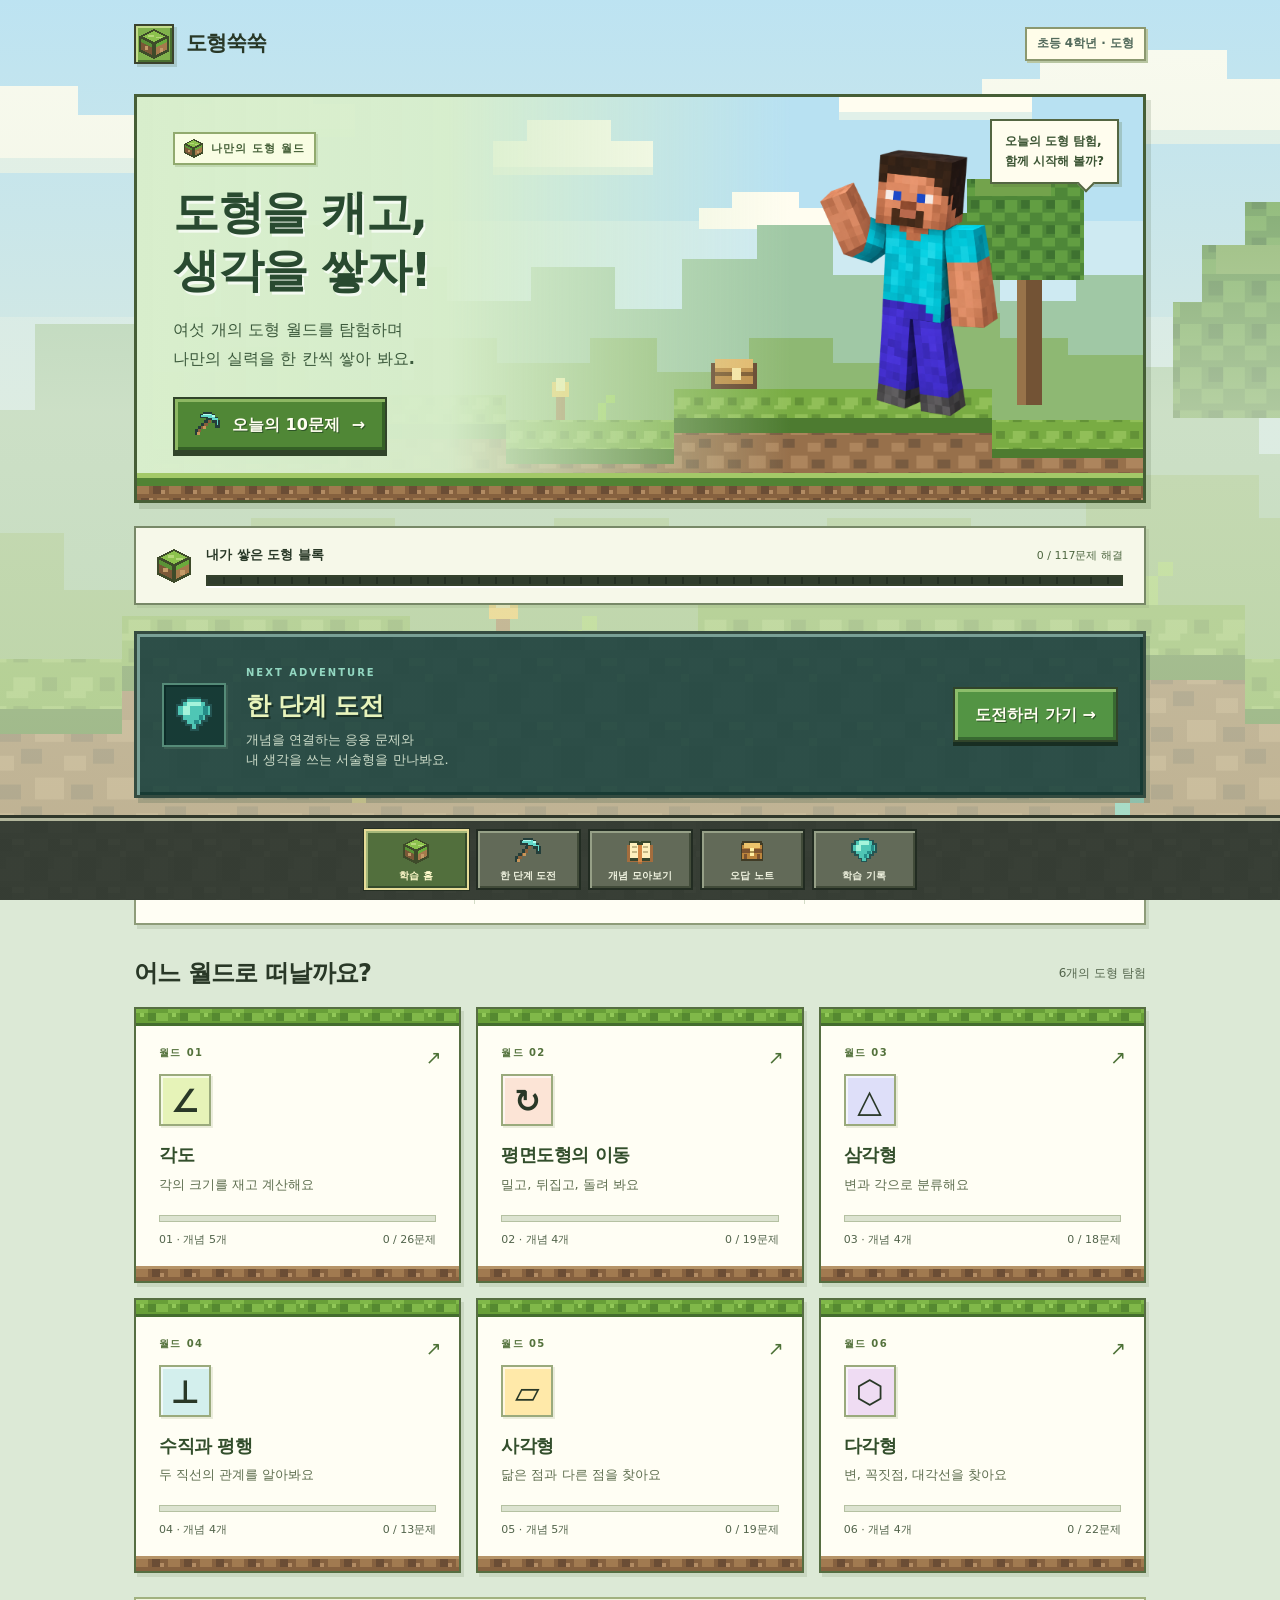
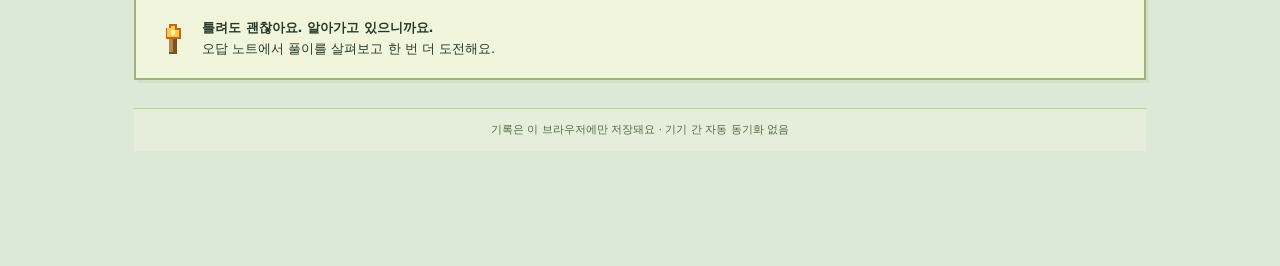
==== commit cbad5c9d: "Give the geometry app a pixel block adventure UI with textured terrain, item hotbar and learning pro" ====
--- a/index.html
+++ b/index.html
@@ -1,4 +1,4 @@
 <!doctype html>
-<html lang="ko"><head><meta charset="utf-8"><meta name="viewport" content="width=device-width,initial-scale=1,viewport-fit=cover"><meta name="theme-color" content="#f3f5e9"><meta name="description" content="초등 4학년 도형 학습. 기본 개념과 117문제, 한 단계 도전 36문제와 서술형 자기 점검."><link rel="icon" href="./icon.svg" type="image/svg+xml"><link rel="manifest" href="./manifest.webmanifest"><title>도형쑥쑥 · 생각을 쌓는 블록 월드</title><style>
+<html lang="ko"><head><meta charset="utf-8"><meta name="viewport" content="width=device-width,initial-scale=1,viewport-fit=cover"><meta name="theme-color" content="#dce9d6"><meta name="description" content="초등 4학년 도형 학습. 기본 개념과 117문제, 한 단계 도전 36문제와 서술형 자기 점검."><link rel="icon" href="./icon.svg" type="image/svg+xml"><link rel="manifest" href="./manifest.webmanifest"><title>도형쑥쑥 · 도형 탐험 블록 월드</title><style>
 :root{--bg:#f5f6ef;--ink:#213c36;--muted:#667a71;--green:#285d49;--lime:#dbef9a;--border:#dfe5d9;--white:#fffef9}*{box-sizing:border-box}body{margin:0;color:var(--ink);background:var(--bg);font-family:system-ui,-apple-system,'Noto Sans KR',sans-serif;font-size:16px;line-height:1.6}button,input{font:inherit}button{cursor:pointer;color:inherit;-webkit-tap-highlight-color:transparent}button:disabled{cursor:default}button:focus-visible,a:focus-visible,input:focus-visible{outline:3px solid #c0792e;outline-offset:4px}button{touch-action:manipulation}header{max-width:1080px;margin:auto;padding:25px 34px 19px;display:flex;align-items:center;justify-content:space-between}.logo{display:flex;align-items:center;gap:10px;background:none;border:0;font-weight:850;font-size:21px;padding:0;letter-spacing:-1px}.logo-mark{background:var(--green);color:var(--lime);height:36px;width:36px;display:grid;place-items:center;border-radius:12px;font-size:24px}.tag{font-size:12px;background:#e6ecdF;padding:5px 11px;border-radius:20px;color:#526a5b}.container{max-width:1080px;margin:auto;padding:12px 34px 115px}h1,h2,h3,p{margin-top:0}h1{font-size:42px;line-height:1.3;letter-spacing:-1.6px;font-weight:800}h2{font-size:24px;letter-spacing:-.8px;line-height:1.4}h3{font-size:18px;letter-spacing:-.5px}.muted{color:var(--muted)}.eyebrow{font-size:12px;letter-spacing:1.8px;text-transform:uppercase;font-weight:800;color:#627f57;margin-bottom:15px}.hero{border:1px solid #d6e2c7;background:#e8efd9;border-radius:28px;padding:34px 36px;position:relative;overflow:hidden;min-height:260px;display:grid;grid-template-columns:1.3fr 1fr;gap:24px}.hero p{margin-bottom:23px;max-width:420px}.hero-art{display:grid;place-items:center;position:relative}.hero-art svg{width:100%;max-width:300px;overflow:visible}.btn{border:0;border-radius:14px;background:var(--green);color:white;padding:13px 20px;min-height:48px;font-weight:700;display:inline-flex;align-items:center;justify-content:center;gap:12px}.btn.secondary{background:#e8eedf;color:var(--green)}.btn.ghost{background:none;border:1px solid #cbd7c5;color:var(--ink)}.btn:disabled{background:#dce2d6;color:#6b786d}.row{display:flex;align-items:center;justify-content:space-between;gap:16px}.section{margin-top:32px}.section .row h2{margin:0}.section .row{margin-bottom:17px}.section .row small{font-size:12px;color:var(--muted)}.topic-grid{display:grid;grid-template-columns:repeat(3,1fr);gap:15px}.topic-card{background:var(--white);border:1px solid var(--border);border-radius:22px;padding:23px;text-align:left;transition:transform .15s,box-shadow .15s;position:relative}.topic-card:hover{transform:translateY(-3px);box-shadow:0 7px 20px #213c360b}.topic-card .icon{display:grid;place-items:center;height:52px;width:52px;border-radius:16px;font-size:32px;font-weight:650;margin-bottom:20px}.topic-card h3{margin-bottom:5px}.topic-card p{font-size:13px;color:var(--muted);margin-bottom:19px}.topic-card .arrow{position:absolute;right:22px;top:32px;font-size:19px;color:#839085}.mini-progress{height:5px;background:#ecf0e6;border-radius:10px;overflow:hidden}.mini-progress span{height:100%;background:#78a16a;display:block;border-radius:10px}.card-footer{font-size:11px;color:var(--muted);margin-top:9px;display:flex;justify-content:space-between}.stats{display:grid;grid-template-columns:repeat(3,1fr);background:var(--white);border:1px solid var(--border);border-radius:20px;margin-top:20px;padding:20px}.stat{text-align:center;border-right:1px solid var(--border)}.stat:last-child{border:0}.stat b{font-size:25px;display:block;line-height:1.4}.stat span{font-size:12px;color:var(--muted)}.note{display:flex;gap:14px;align-items:center;border:1px solid var(--border);border-radius:18px;padding:19px 22px;background:#edf0e5;font-size:13px;margin-top:24px}.note p{margin:0}.note strong{display:block}.bottom-nav{position:fixed;bottom:0;left:0;right:0;padding:8px 10px max(10px,env(safe-area-inset-bottom));background:#fffef9f5;border-top:1px solid var(--border);display:flex;justify-content:center;gap:clamp(10px,7vw,80px);z-index:10;backdrop-filter:blur(12px)}.nav-item{border:0;background:none;padding:4px 10px;color:#758176;min-width:65px;font-size:11px;display:grid;justify-items:center;gap:2px}.nav-item span{font-size:22px;line-height:1.3}.nav-item.active{color:var(--green);font-weight:850}.nav-item.active span{background:#e6efce;border-radius:10px;width:44px}.back{background:none;border:0;padding:8px 0;font-size:14px;color:var(--muted);margin-bottom:18px}.topic-hero{display:flex;align-items:center;gap:18px;margin-bottom:23px}.topic-hero .icon{font-size:43px;width:78px;height:78px;border-radius:23px;display:grid;place-items:center;flex-shrink:0}.topic-hero h1{font-size:32px;margin-bottom:4px}.topic-hero p{margin:0;font-size:14px}.concept-grid{display:grid;grid-template-columns:1fr 1fr;gap:14px}.concept{border:1px solid var(--border);border-radius:20px;padding:22px;background:var(--white)}.concept .num{font-size:11px;color:#749162;letter-spacing:2px;font-weight:800;margin-bottom:6px}.concept h3{margin-bottom:9px}.concept p{font-size:15px;margin:0;color:#4e6257;line-height:1.85}.practice-bar{background:#e5eed3;border-radius:20px;margin-top:23px;padding:23px;display:flex;align-items:center;justify-content:space-between;gap:20px}.practice-bar p{margin:0;font-size:13px}.practice-bar h3{margin-bottom:5px}.lab{background:#fffef9;border:1px solid var(--border);border-radius:22px;padding:24px;margin-top:20px}.lab svg{display:block;max-width:320px;width:100%;height:185px;margin:auto}.lab label{display:block;font-size:14px}.lab input{width:100%;accent-color:var(--green);margin:18px 0;height:30px}.lab .row{justify-content:center;flex-wrap:wrap;gap:8px}.lab .btn{font-size:13px;padding:10px 14px}.quiz-wrap{max-width:700px;margin:0 auto}.quiz-top{font-size:13px;margin-bottom:13px}.progress{height:7px;background:#e0e8d4;border-radius:8px;overflow:hidden;margin-bottom:24px}.progress span{height:100%;background:#74995e;display:block;transition:width .2s}.question{background:var(--white);border:1px solid var(--border);border-radius:25px;padding:29px}.pill{display:inline-block;background:#eef2e5;color:#5b724f;border-radius:8px;padding:3px 9px;font-size:11px;font-weight:700}.question h2{margin:19px 0 22px;font-size:23px;line-height:1.65;word-break:keep-all}.diagram{background:#f3f5eb;border:1px solid #e6ebdb;border-radius:18px;margin:0 0 23px;padding:13px}.diagram svg{width:100%;height:165px;display:block}.diagram small{display:block;text-align:center;font-size:10px;color:#7e8979}.options{display:grid;gap:10px}.option{width:100%;text-align:left;display:flex;align-items:center;gap:13px;border:1.5px solid #dce3d3;border-radius:14px;padding:15px;background:#fffef9;min-height:58px;font-weight:600}.option .letter{border:1px solid #dce3d3;border-radius:9px;width:29px;height:29px;display:grid;place-items:center;flex-shrink:0;font-size:13px}.option.selected{background:#eef5de;border-color:#58815b}.option.selected .letter{background:#285d49;color:#fff;border-color:#285d49}.option.good{border-color:#6f9f69;background:#eaf5e2}.option.bad{border-color:#cc815e;background:#fff0e7}.number-entry{display:flex;align-items:center;justify-content:center;gap:12px;padding:19px 0}.number-entry input{width:145px;border:2px solid #cddabb;border-radius:16px;padding:15px;text-align:center;font-size:30px;color:var(--ink);background:#fcfdf6;max-width:70%}.quiz-actions{display:flex;justify-content:space-between;gap:12px;margin-top:22px}.quiz-actions .btn{flex:1}.hint{font-size:14px;background:#fff4d3;padding:13px 16px;border-radius:12px;margin-top:15px}.feedback{margin-top:20px;border-radius:18px;padding:22px;background:#edf4e1;border:1px solid #d6e4c5}.feedback.wrong{background:#fff2e7;border-color:#efd8c3}.feedback h3{margin-bottom:9px}.feedback .answer{font-weight:750;margin-bottom:16px}.steps{padding:0;list-style:none;counter-reset:step;margin:0}.steps li{counter-increment:step;position:relative;padding-left:32px;margin-top:13px;font-size:14px;line-height:1.8}.steps li:before{content:counter(step);position:absolute;left:0;top:1px;width:22px;height:22px;border-radius:50%;background:#ffffffba;text-align:center;font-weight:800;font-size:12px}.empty{text-align:center;background:#fffef9;border:1px solid var(--border);border-radius:24px;padding:38px 24px;margin-top:23px}.empty .big{font-size:52px;margin-bottom:15px}.empty h2{margin-bottom:10px}.empty p{font-size:14px;color:var(--muted)}.record-list{display:grid;gap:12px;margin-top:24px}.record{padding:21px;background:var(--white);border:1px solid var(--border);border-radius:18px}.record p{margin:10px 0;font-size:15px}.record .row{margin:0}.record .btn{font-size:13px;padding:9px 13px;min-height:42px}.result{max-width:620px;margin:20px auto;text-align:center}.result .score{font-size:64px;line-height:1.4;letter-spacing:-3px;font-weight:800}.result .score span{font-size:24px;color:var(--muted);letter-spacing:0}.result-list{margin:23px 0;text-align:left}.result-list div{padding:13px 0;border-bottom:1px solid var(--border);font-size:13px;display:flex;gap:10px}.settings{margin-top:25px;font-size:12px;color:var(--muted);text-align:center}.link{border:0;background:none;text-decoration:underline;font-size:12px;padding:8px;color:var(--muted)}.toast{position:fixed;bottom:90px;left:50%;transform:translateX(-50%);background:#213c36;color:white;border-radius:12px;padding:12px 18px;font-size:13px;z-index:30;max-width:90%;width:max-content}.danger{background:#fff1e6!important;color:#9a4f35!important}.sr-only{position:absolute;width:1px;height:1px;overflow:hidden;clip:rect(0,0,0,0)}dialog{border:1px solid var(--border);border-radius:22px;background:var(--white);color:var(--ink);max-width:420px;width:90%;padding:26px}dialog::backdrop{background:#213c365c}dialog p{font-size:14px}footer{margin-top:28px;color:#7b8779;font-size:11px;text-align:center}@media(min-width:900px){.hero-art{padding-right:20px}.hero{min-height:290px}}@media(max-width:650px){header{padding:20px 20px 12px}.container{padding:10px 20px 110px}.logo{font-size:19px}.tag{font-size:10px}h1{font-size:31px}.hero{padding:26px 24px;grid-template-columns:1fr;gap:0;min-height:0}.hero h1{position:relative;z-index:1;max-width:260px}.hero p{font-size:13px;max-width:245px;position:relative;z-index:1}.hero-art{position:absolute;right:-22px;bottom:10px;width:150px;opacity:.7;pointer-events:none}.hero .btn{position:relative;z-index:2}.eyebrow{font-size:10px;margin-bottom:12px;letter-spacing:1.2px}.topic-grid{grid-template-columns:1fr 1fr;gap:11px}.topic-card{padding:18px 15px;border-radius:19px}.topic-card .icon{width:44px;height:44px;border-radius:13px;font-size:27px;margin-bottom:17px}.topic-card h3{font-size:16px}.topic-card p{font-size:11px;min-height:18px;letter-spacing:-.4px}.topic-card .arrow{right:15px;top:24px;font-size:16px}.card-footer{font-size:10px}.section{margin-top:27px}.section h2{font-size:21px}.section .row small{font-size:10px}.stats{padding:16px 4px;border-radius:18px}.stat b{font-size:23px}.stat span{font-size:11px}.note{padding:16px;font-size:12px}.concept-grid{grid-template-columns:1fr}.concept{padding:21px}.topic-hero h1{font-size:27px}.topic-hero .icon{width:64px;height:64px;font-size:35px;border-radius:19px}.topic-hero p{font-size:12px}.practice-bar{align-items:stretch;flex-direction:column;gap:15px;padding:21px}.question{padding:22px 18px;border-radius:21px}.question h2{font-size:20px}.option{font-size:14px;padding:13px 12px}.quiz-actions .btn{font-size:14px;padding:12px 10px}.feedback{padding:19px 16px}.nav-item{min-width:58px}.record{padding:18px}.lab{padding:20px}.row.wrap{flex-wrap:wrap}.result .score{font-size:57px}}@media(prefers-reduced-motion:reduce){*{transition:none!important;scroll-behavior:auto!important}}
-.hint-title{display:block;font-size:14px;margin-bottom:9px}.hint-steps{margin:0;padding-left:21px;line-height:1.85}.hint-steps li+li{margin-top:12px}</style><link rel="stylesheet" href="./block-theme.css?v=block1"></head><body><header><button class="logo" onclick="App.go('home')" aria-label="도형쑥쑥 홈"><span class="logo-mark">▱</span>도형쑥쑥</button><span class="tag">초등 4학년 · 도형</span></header><main class="container" id="app" tabindex="-1"></main><nav class="bottom-nav" aria-label="메인 메뉴"><button class="nav-item" data-nav="home" onclick="App.go('home')"><span>⌂</span>학습 홈</button><button class="nav-item" data-nav="challenge" onclick="App.go('challenge')"><span>◆</span>한 단계 도전</button><button class="nav-item" data-nav="concepts" onclick="App.go('concepts')"><span>▤</span>개념 모아보기</button><button class="nav-item" data-nav="review" onclick="App.go('review')"><span>↺</span>오답 노트</button><button class="nav-item" data-nav="stats" onclick="App.go('stats')"><span>▥</span>학습 기록</button></nav><dialog id="reset-dialog"><h2>학습 기록을 지울까요?</h2><p>푼 문제, 오답 노트, 학습 날짜가 모두 삭제돼요. 삭제한 기록은 되돌릴 수 없어요.</p><div class="row"><button class="btn secondary" onclick="this.closest('dialog').close()">취소</button><button class="btn danger" onclick="App.reset()">모두 지우기</button></div></dialog><script src="content.js?v=block1"></script><script src="challenges.js?v=block1"></script><script src="app.js?v=block1"></script></body></html>
+.hint-title{display:block;font-size:14px;margin-bottom:9px}.hint-steps{margin:0;padding-left:21px;line-height:1.85}.hint-steps li+li{margin-top:12px}</style><link rel="stylesheet" href="./block-theme.css?v=craft2"></head><body><header><button class="logo" onclick="App.go('home')" aria-label="도형쑥쑥 홈"><span class="logo-mark"><svg class="ui-icon" viewBox="0 0 16 16" aria-hidden="true" focusable="false" shape-rendering="crispEdges" xmlns="http://www.w3.org/2000/svg"><path fill="#3e4b2a" d="M8 0l8 4v8l-8 4-8-4V4z"/><path fill="#8cc24d" d="M8 1l6 3-6 3-6-3z"/><path fill="#7b5837" d="M1 5l6 3v6l-6-3z"/><path fill="#a67a4c" d="M9 8l6-3v6l-6 3z"/><path fill="#5a9236" d="M1 5l6 3v2L1 7z"/><path fill="#6baa3c" d="M9 8l6-3v2l-6 3z"/><path fill="#b5d878" d="M5 3h3v1H5zm4 1h3v1H9z"/><path fill="#c39b68" d="M3 9h2v2H3zm8 1h2v2h-2z"/></svg></span>도형쑥쑥</button><span class="tag">초등 4학년 · 도형</span></header><main class="container" id="app" tabindex="-1"></main><nav class="bottom-nav" aria-label="메인 메뉴"><button class="nav-item" data-nav="home" onclick="App.go('home')"><span><svg class="ui-icon" viewBox="0 0 16 16" aria-hidden="true" focusable="false" shape-rendering="crispEdges" xmlns="http://www.w3.org/2000/svg"><path fill="#3e4b2a" d="M8 0l8 4v8l-8 4-8-4V4z"/><path fill="#8cc24d" d="M8 1l6 3-6 3-6-3z"/><path fill="#7b5837" d="M1 5l6 3v6l-6-3z"/><path fill="#a67a4c" d="M9 8l6-3v6l-6 3z"/><path fill="#5a9236" d="M1 5l6 3v2L1 7z"/><path fill="#6baa3c" d="M9 8l6-3v2l-6 3z"/><path fill="#b5d878" d="M5 3h3v1H5zm4 1h3v1H9z"/><path fill="#c39b68" d="M3 9h2v2H3zm8 1h2v2h-2z"/></svg></span>학습 홈</button><button class="nav-item" data-nav="challenge" onclick="App.go('challenge')"><span><svg class="ui-icon" viewBox="0 0 16 16" aria-hidden="true" focusable="false" shape-rendering="crispEdges" xmlns="http://www.w3.org/2000/svg"><path fill="#243e3a" d="M5 0h6v1h2v2h2v2h1v5h-3V7h-2V5H9v2H7v2H5v2H3v2H1v2H0v-4h2V9h2V7h2V5h1V4H3V1h2z"/><path fill="#8a613b" d="M8 5h2v2H8v2H6v2H4v2H2v-2h2V9h2V7h2z"/><path fill="#c99558" d="M1 13h2v2H1zM5 9h2v2H5z"/><path fill="#64d9cb" d="M5 1h6v1h2v2h2v4h-1V5h-3V4H8V3H4V2h1z"/><path fill="#b5fff0" d="M5 1h5v1H5zm6 1h2v1h-2z"/></svg></span>한 단계 도전</button><button class="nav-item" data-nav="concepts" onclick="App.go('concepts')"><span><svg class="ui-icon" viewBox="0 0 16 16" aria-hidden="true" focusable="false" shape-rendering="crispEdges" xmlns="http://www.w3.org/2000/svg"><path fill="#39462d" d="M1 2h6l1 1 1-1h6v12H9l-1 1-1-1H1z"/><path fill="#a46d3d" d="M0 4h2v10h5v1h2v-1h5V4h2v11H9v1H7v-1H0z"/><path fill="#fff0be" d="M2 3h4v1h1v8H2zm8 0h4v9H9V4h1z"/><path fill="#c7b987" d="M3 5h3v1H3zm0 3h3v1H3zm7-3h3v1h-3zm0 3h3v1h-3z"/><path fill="#d38644" d="M7 4h2v11H7z"/></svg></span>개념 모아보기</button><button class="nav-item" data-nav="review" onclick="App.go('review')"><span><svg class="ui-icon" viewBox="0 0 16 16" aria-hidden="true" focusable="false" shape-rendering="crispEdges" xmlns="http://www.w3.org/2000/svg"><path fill="#403c26" d="M2 2h12v1h1v11H1V3h1z"/><path fill="#bc853c" d="M2 4h12v9H2z"/><path fill="#ecc36b" d="M3 3h10v3H3z"/><path fill="#7d542f" d="M2 7h12v2H2zM3 10h2v3H3zm8 0h2v3h-2z"/><path fill="#fff0a5" d="M7 6h2v5H7z"/><path fill="#a8904f" d="M7 8h2v1H7z"/></svg></span>오답 노트</button><button class="nav-item" data-nav="stats" onclick="App.go('stats')"><span><svg class="ui-icon" viewBox="0 0 16 16" aria-hidden="true" focusable="false" shape-rendering="crispEdges" xmlns="http://www.w3.org/2000/svg"><path fill="#245452" d="M5 0h6v1h3v2h2v6h-2v2h-2v2h-2v2H6v-2H4v-2H2V9H0V3h2V1h3z"/><path fill="#4fc6b5" d="M5 1h6v1h2v2h2v4h-2v2h-2v2H9v2H7v-2H5v-2H3V8H1V4h2V2h2z"/><path fill="#a5f4db" d="M5 2h6v2H5zM3 4h3v4H3z"/><path fill="#258d88" d="M12 4h2v4h-2v2h-2v2H8v-2h2V8h2z"/></svg></span>학습 기록</button></nav><dialog id="reset-dialog"><h2>학습 기록을 지울까요?</h2><p>푼 문제, 오답 노트, 학습 날짜가 모두 삭제돼요. 삭제한 기록은 되돌릴 수 없어요.</p><div class="row"><button class="btn secondary" onclick="this.closest('dialog').close()">취소</button><button class="btn danger" onclick="App.reset()">모두 지우기</button></div></dialog><script src="content.js?v=craft2"></script><script src="challenges.js?v=craft2"></script><script src="app.js?v=craft2"></script></body></html>
--- a/block-theme.css
+++ b/block-theme.css
@@ -1,14 +1,91 @@
-:root{--bg:#f3f5e9;--ink:#203e32;--muted:#637a68;--green:#316c45;--lime:#d4e99d;--border:#d9e2cc;--white:#fffef8;}
-body{position:relative;isolation:isolate;background:#f3f5e9;}
-body::before{content:"";position:fixed;inset:0;z-index:-1;pointer-events:none;background:linear-gradient(180deg,rgba(242,247,235,.90),rgba(243,245,233,.93) 65%),url("assets/block-world.svg") center bottom/cover no-repeat;}
-header{position:relative;z-index:1;}.logo-mark{border-radius:8px;background:#376b40;box-shadow:inset 0 4px #83b65e,0 3px #284e31;}.tag{background:#fffef8;border:1px solid #dce4ce;}
-.hero{position:relative;isolation:isolate;background:#e5efd8;border:1px solid #cfdcc0;border-radius:20px;min-height:320px;display:block;box-shadow:0 7px 0 #dbe5cd;}
-.hero>div:first-child{position:relative;z-index:2;}.hero h1{max-width:480px;font-size:42px;}.hero p{max-width:370px;color:#526e54;}.hero-art{display:block!important;position:absolute;inset:0;max-width:none;width:100%;height:100%;padding:0;opacity:1!important;pointer-events:none;border-radius:19px;overflow:hidden;background:linear-gradient(90deg,#e5efd8 0%,rgba(229,239,216,.97) 32%,rgba(229,239,216,0) 65%),url("assets/block-world.svg") center/cover no-repeat;}.hero-art svg{display:none;}.hero-companion{position:absolute;right:16%;bottom:22%;height:60%;width:19%;background-position:center bottom;background-repeat:no-repeat;background-size:contain;image-rendering:pixelated;}
-.btn{border-radius:9px;background:#326b43;border:1px solid #285437;box-shadow:inset 0 2px #ffffff25,0 3px #214d2e;transition:transform .12s,background .12s;}.btn:hover{background:#285d38;}.btn:active{transform:translateY(2px);box-shadow:inset 0 2px #ffffff20,0 1px #214d2e;}.btn.secondary{background:#e4edce;border-color:#cad9b4;box-shadow:0 3px #cad7b7;color:#315d3e;}.btn.ghost{box-shadow:none;}.btn:disabled{box-shadow:none;border-color:#d5dfc9;}.topic-card,.concept,.record,.lab,.empty{border-radius:15px;background:#fffef8;}.topic-card{border-top:5px solid #98b978;box-shadow:0 4px 0 #e3e9d9;}.topic-card .icon{border-radius:9px;}.stats{border-radius:14px;box-shadow:0 4px 0 #e2e9d6;}.mini-progress{border-radius:2px;}.mini-progress span{border-radius:2px;}.note{border-radius:13px;background:#e9f0dc;}.bottom-nav{background:#fffef8fa;justify-content:space-around;gap:0;padding-left:12px;padding-right:12px;}.nav-item{min-width:0;flex:1;max-width:110px;font-size:10px;padding-left:3px;padding-right:3px;}.nav-item.active span{border-radius:6px;background:#e0edbe;box-shadow:0 2px #c6dba2;}
-.question{background:#fffefb;border:1px solid #d4dfc5;border-radius:17px;box-shadow:0 6px 0 rgba(187,204,164,.22);}.option{background:#fffefb;border-radius:10px;}.option .letter{border-radius:6px;}.option.selected{background:#eef5df;border-color:#5b8757;}.diagram{background:#f3f6eb;border-radius:12px;}.quiz-top{min-height:57px;padding:12px 16px;background:linear-gradient(90deg,#e7f0d7,#f6f8ed);border:1px solid #d8e1c9;border-left:5px solid #6f9d55;border-radius:10px;}.quiz-top strong::before{content:"◆";font-size:12px;color:#5b9a78;margin-right:9px;}.quiz-wrap>.back{background:#fffef8;border:1px solid #dce4ce;border-radius:9px;padding:8px 13px;margin-bottom:16px;}.hint{border-radius:12px;background:#fff3cd;}.feedback{border-radius:12px;}.problem-context{background:#f0f4e7;border-left:4px solid #94b477;padding:16px 18px;margin:20px 0 13px;font-size:15px;line-height:1.9;word-break:keep-all;border-radius:0 9px 9px 0;}.problem-context+h2{margin-top:13px;}.challenge-banner,.challenge-entry{display:flex;align-items:center;gap:20px;padding:25px 28px;border:1px solid #cddfbd;background:linear-gradient(110deg,#edf4da,#e2edcf);border-radius:16px;margin-top:25px;box-shadow:0 5px 0 #dfe8cf;}.pixel-gem{color:#4d9a82;font-size:42px;line-height:1;text-shadow:2px 2px #c4dfc4;flex-shrink:0;}.challenge-banner h2{margin:3px 0 6px;}.challenge-banner .eyebrow{font-size:10px;margin:0;}.challenge-banner p,.challenge-entry p{margin:0;font-size:13px;color:#61745b;}.challenge-banner .btn,.challenge-entry .btn{margin-left:auto;white-space:nowrap;}.challenge-hero{background:linear-gradient(110deg,rgba(227,239,212,.98) 40%,rgba(227,239,212,.6)),url("assets/block-world.svg") center/cover;border:1px solid #d2dfc2;padding:30px;border-radius:20px;}.challenge-hero h1{margin-bottom:13px;}.challenge-hero p{margin-bottom:19px;color:#526b54;}.adventure-tags{display:flex;gap:8px;flex-wrap:wrap;}.adventure-tags span{background:#fffef8d9;padding:5px 10px;border:1px solid #d8e3c8;border-radius:6px;font-size:11px;font-weight:650;}.challenge-controls{margin:24px 0;display:flex;align-items:end;gap:16px;flex-wrap:wrap;}.challenge-controls>label{font-size:12px;font-weight:700;display:grid;gap:6px;}.challenge-controls select{padding:12px 34px 12px 13px;border:1px solid #d0ddc0;border-radius:9px;background:#fffef8;font:inherit;font-size:14px;color:var(--ink);min-width:170px;min-height:48px;}.mode-tabs{display:flex;gap:4px;border:1px solid #d0ddc0;background:#edf2e4;padding:4px;border-radius:10px;}.mode-tabs button{border:0;background:none;font:inherit;font-size:13px;padding:9px 13px;border-radius:6px;min-height:39px;}.mode-tabs .active{background:#fffef8;box-shadow:0 2px 2px #2a4f3012;font-weight:750;color:#315f3d;}.challenge-controls>.btn{margin-left:auto;}.challenge-list{display:grid;grid-template-columns:repeat(2,1fr);gap:14px;}.challenge-card{text-align:left;padding:22px;border:1px solid #d7e2ca;border-radius:14px;background:#fffef8;min-height:170px;}.challenge-card:hover{border-color:#85a768;}.challenge-card h3{font-size:16px;line-height:1.7;margin:15px 0 18px;word-break:keep-all;}.challenge-type{font-size:11px;color:#60846c;}.learning-sources{background:#edf2e5;border:1px solid #d7e0cb;border-radius:12px;padding:18px 21px;margin-top:26px;font-size:12px;color:#61745e;}.learning-sources summary{cursor:pointer;font-weight:750;color:#3e6047;}.learning-sources p{margin:13px 0 0;}.learning-sources ul{padding-left:18px;}.learning-sources li+li{margin-top:13px;}.learning-sources li span{display:block;margin-top:4px;}.learning-sources a{color:#316b4a;}.writing-area{margin-top:20px;}.writing-area>label{font-size:14px;font-weight:750;display:block;margin-bottom:9px;}.writing-area textarea{display:block;width:100%;resize:vertical;min-height:170px;max-height:500px;padding:16px;border:1.5px solid #cbdab9;border-radius:11px;font:inherit;line-height:1.85;font-size:15px;background:#fffefa;color:#213e31;}.writing-area textarea:disabled{opacity:1;color:#425b47;background:#f2f5e9;}.writing-meta{display:flex;justify-content:space-between;gap:14px;font-size:11px;color:#708066;margin-top:9px;}.model-answer{font-size:15px;line-height:1.9;background:#fffef8;padding:16px;border:1px solid #dce5cc;border-radius:9px;}.rubric-heading{display:flex;align-items:center;justify-content:space-between;gap:12px;margin-top:26px;}.rubric-heading h3{margin:0;}.rubric-heading span{font-size:13px;color:#647e55;}.rubric-help{font-size:12px;margin:11px 0 13px;}.rubric-item{display:flex;align-items:flex-start;gap:11px;padding:13px 12px;background:#fffef8;border:1px solid #dce5ce;border-radius:8px;margin-top:9px;font-size:14px;line-height:1.8;cursor:pointer;}.rubric-item input{margin-top:5px;width:19px;height:19px;accent-color:#316b43;flex-shrink:0;}.writing-note{font-size:12px;line-height:1.85;color:#856f41;background:#fff0cf;padding:12px;border-radius:8px;margin:15px 0 0;}.written-result{border:1px solid #d6e0c7;background:#edf4de;padding:20px;border-radius:13px;margin:20px 0;}.written-result p{margin:7px 0 0;font-size:13px;color:#627a53;}.result-gem{font-size:72px;line-height:1.4;color:#58a48b;text-shadow:4px 4px #c6dfc4;}.result-label{margin-left:auto;white-space:nowrap;}.result-list div{align-items:flex-start;}.result-list div>span:nth-child(2){flex:1;}.result-list .result-label{font-size:11px;}
-@media(max-width:650px){.hero{padding:26px 23px;min-height:315px;}.hero h1{font-size:31px;max-width:245px;}.hero p{font-size:13px;max-width:220px;}.hero-art{inset:0;width:100%;background:linear-gradient(90deg,#e5efd8 0%,rgba(229,239,216,.97) 24%,rgba(229,239,216,.3) 75%),url("assets/block-world.svg") 57% center/auto 100% no-repeat;}.hero .eyebrow{font-size:9px;letter-spacing:1.1px;}.hero-companion{right:6%;bottom:23%;width:27%;height:50%;}.challenge-banner,.challenge-entry{padding:21px 19px;gap:13px;flex-wrap:wrap;}.challenge-banner .pixel-gem{font-size:35px;}.challenge-banner h2{font-size:21px;}.challenge-banner p{font-size:12px;}.challenge-banner .btn{width:100%;margin:2px 0 0;}.challenge-entry .btn{width:100%;margin:3px 0 0;}.challenge-entry strong{font-size:14px;}.challenge-entry p{font-size:11px;}.challenge-entry .pixel-gem{font-size:29px;}.challenge-hero{padding:25px 23px;}.challenge-hero h1{font-size:31px;}.challenge-hero p{font-size:13px;}.challenge-controls{gap:12px;}.challenge-controls>label,.challenge-controls select{width:100%;}.mode-tabs{flex:1;justify-content:space-between;}.mode-tabs button{padding:8px 12px;}.challenge-controls>.btn{width:100%;margin:0;}.challenge-list{grid-template-columns:1fr;gap:12px;}.challenge-card{min-height:145px;padding:19px;}.challenge-card h3{font-size:15px;}.problem-context{padding:13px 14px;font-size:14px;}.question h2{font-size:19px;}.quiz-actions .btn{font-size:12px;padding:11px 8px;}.writing-meta{font-size:10px;}.writing-meta span:first-child{max-width:70%;}.rubric-item{font-size:13px;padding:12px 10px;}.model-answer{font-size:14px;padding:14px;}.result-list{margin:20px -3px;}.result-list div{font-size:12px;}.result-label{max-width:70px;white-space:normal;text-align:right;}}
-@media(prefers-reduced-motion:reduce){.btn{transition:none;}}
-.hero-art{background:linear-gradient(90deg,#e5efd8 0%,rgba(229,239,216,.97) 32%,rgba(229,239,216,0) 65%),url("assets/block-world.svg") right center/auto 100% no-repeat;}
-.hero-companion{background-image:url("assets/block-character.png");image-rendering:auto;right:14%;bottom:22%;height:64%;width:22%;}
-textarea:focus-visible,select:focus-visible{outline:3px solid #c0792e;outline-offset:4px;}
-@media(max-width:650px){.hero{min-height:450px;padding-bottom:190px;}.hero h1{max-width:none;}.hero p{max-width:none;}.hero-art{background:linear-gradient(180deg,#e5efd8 0%,rgba(229,239,216,.97) 43%,rgba(229,239,216,0) 73%),url("assets/block-world.svg") center bottom/auto 280px no-repeat;}.hero-companion{right:10%;bottom:58px;width:108px;height:165px;}}
+:root{--bg:#d9ecdf;--ink:#293827;--muted:#52644b;--green:#3c782f;--lime:#a6dc5e;--border:#9ba58a;--white:#fffef5;--edge:#3b432e;--wood:#775535;--sky:#c7e8ef;}
+body{position:relative;isolation:isolate;background:#dce9d6;}
+body::before{content:"";position:fixed;inset:0;z-index:-1;pointer-events:none;background:linear-gradient(#d9eff026,#e5edd9a3 46%,#e1ebcf85),url("assets/adventure-world.svg") center bottom/cover no-repeat;}
+header{position:relative;z-index:1;padding-top:24px;padding-bottom:18px;}
+.logo{gap:12px;letter-spacing:-1px;}
+.logo-mark{height:40px;width:40px;border:2px solid var(--edge);border-radius:0;background:#80b14c;box-shadow:inset 2px 2px #c3dc8c,inset -2px -2px #4a7132,3px 3px 0 #43573830;}
+.ui-icon{display:inline-block;width:25px;height:25px;flex-shrink:0;vertical-align:middle;overflow:visible;}
+.logo-mark .ui-icon{width:30px;height:30px;}
+.tag{border:2px solid #8b986f;border-radius:0;background:#fffde9;padding:5px 10px;box-shadow:2px 2px #b9c6a2;font-weight:700;}
+h1,h2,h3{font-weight:850;}h1{letter-spacing:-1.4px;}
+.eyebrow{font-size:11px;letter-spacing:1.8px;color:#4c683a;}
+.hero{position:relative;isolation:isolate;display:block;min-height:370px;padding:35px 36px 48px;border:3px solid #465e36;border-radius:0;background:#cce9e8;box-shadow:inset 0 0 0 3px #f5ffe280,5px 6px 0 #40533528;}
+.hero-copy{position:relative;z-index:2;max-width:60%;}
+.hero h1{font-size:46px;line-height:1.25;color:#294a30;text-shadow:2px 3px #ffffffb3;margin-bottom:17px;max-width:490px;}
+.hero p{max-width:390px;color:#3c5a3c;font-weight:550;line-height:1.8;margin-bottom:23px;}
+.world-badge{display:inline-flex;align-items:center;gap:8px;padding:5px 9px;margin-bottom:19px;background:#fcffe6e8;border:2px solid #91aa6e;box-shadow:2px 2px #6e885038;color:#456038;font-size:11px;font-weight:800;letter-spacing:1px;}
+.world-badge .ui-icon{width:19px;height:19px;}
+.hero-art{display:block!important;position:absolute;inset:0;width:100%;height:100%;max-width:none;padding:0;opacity:1!important;pointer-events:none;border-radius:0;overflow:hidden;background:linear-gradient(90deg,#d8eecc 0%,#d8eeccf5 31%,#d8eecc00 65%),url("assets/adventure-world.svg") center/cover no-repeat;}
+.hero-companion{position:absolute;right:11%;bottom:18%;width:24%;height:72%;background:url("assets/block-character.png") center bottom/contain no-repeat;}
+.guide-bubble{position:absolute;top:22px;right:24px;background:#fffdee;border:2px solid #546642;box-shadow:3px 3px #536c3c3d;padding:10px 13px;font-size:12px;font-weight:750;line-height:1.7;color:#3b5433;}
+.guide-bubble::after{content:"";position:absolute;right:25px;bottom:-8px;width:10px;height:10px;background:#fffdee;border-right:2px solid #546642;border-bottom:2px solid #546642;transform:rotate(45deg);}
+.hero-ground{position:absolute;bottom:0;left:0;right:0;height:22px;background:url("assets/dirt-tile.svg") 0 0/32px;border-top:8px solid #528334;box-shadow:0 -5px #a3c968;z-index:3;}
+.btn{position:relative;border:2px solid #31442a;border-radius:0;background:#508736;color:#fffef0;box-shadow:inset 3px 3px #8db863,inset -3px -3px #346026,0 4px #31442a;font-weight:800;min-height:49px;transition:transform .1s,background-color .1s;text-shadow:1px 1px #2e5527;}
+.btn:hover:not(:disabled){background:#609b3e;}.btn:active:not(:disabled){transform:translateY(3px);box-shadow:inset 3px 3px #8db863,inset -3px -3px #346026,0 1px #31442a;}
+.btn.secondary{color:#34412c;background:#d7ddca;border-color:#59614c;box-shadow:inset 3px 3px #f5f5e7,inset -3px -3px #a6af96,0 4px #59614c;text-shadow:none;}
+.btn.secondary:hover:not(:disabled){background:#e3e7d5;}.btn.secondary:active:not(:disabled){box-shadow:inset 3px 3px #f5f5e7,inset -3px -3px #a6af96,0 1px #59614c;}
+.btn.ghost{background:#f7f8e9;color:#485239;border:2px solid #8d987d;box-shadow:inset 2px 2px white,0 3px #a4ae91;text-shadow:none;}
+.btn.ghost:hover:not(:disabled){background:#fffef4;}.btn.ghost:active:not(:disabled){box-shadow:inset 2px 2px white,0 1px #a4ae91;}
+.btn:disabled{background:#d2d7c6;border-color:#9aa38b;box-shadow:inset 2px 2px #e5e8db,0 3px #abb39c;color:#67715d;text-shadow:none;}
+button:focus-visible,a:focus-visible,input:focus-visible,textarea:focus-visible,select:focus-visible,summary:focus-visible{outline:3px solid #bd6b18;outline-offset:4px;}
+.world-progress{display:flex;gap:15px;align-items:center;margin-top:23px;padding:17px 21px;background:#f6f8e9;border:2px solid #778867;box-shadow:3px 3px #82956e26;}
+.world-progress>.ui-icon{width:34px;height:34px;}
+.world-progress-copy{flex:1;min-width:0;}.world-progress-label{display:flex;gap:10px;align-items:center;justify-content:space-between;font-size:13px;margin-bottom:9px;}.world-progress-label strong{font-weight:800;}.world-progress-label span{font-size:11px;white-space:nowrap;color:#4e6740;}
+.block-meter{height:11px;background:repeating-linear-gradient(90deg,#303d2d 0 15px,#243023 15px 17px);border:2px solid #34412c;box-shadow:0 2px #fff;}
+.block-meter span{display:block;height:100%;max-width:100%;background:repeating-linear-gradient(90deg,#a6db55 0 15px,#5e9c3b 15px 17px);box-shadow:inset 0 2px #cfed90;}
+.topic-card,.concept,.record,.lab,.empty,.stats{border:2px solid #8e9c79;border-radius:0;background:#fffef4;box-shadow:3px 4px #6b80592b;}
+.topic-card{position:relative;border-color:#566e42;padding-top:36px;padding-bottom:32px;overflow:hidden;transition:transform .12s,box-shadow .12s;}
+.topic-card::before{content:"";position:absolute;inset:0 0 auto;height:14px;background:url("assets/grass-tile.svg") 0 0/32px;box-shadow:0 3px #446d2e;}
+.topic-card::after{content:"";position:absolute;inset:auto 0 0;height:12px;background:url("assets/dirt-tile.svg") 0 0/32px;border-top:3px solid #b69468;}
+.topic-card:hover{transform:translateY(-3px);border-color:#3e6331;box-shadow:4px 7px #56763c38;}
+.topic-card .icon{border-radius:0;border:2px solid #9aaa7c;box-shadow:inset 2px 2px #ffffffa6,2px 2px #8a9a6a2e;margin-bottom:15px;}
+.topic-card .arrow{top:33px;right:18px;color:#4c7136;}
+.world-number{display:block;margin-bottom:13px;font-size:10px;font-weight:850;letter-spacing:1.4px;color:#54723c;}
+.topic-card h3{color:#324e2b;}.topic-card p{color:#5d6d4e;}
+.mini-progress,.mini-progress span{border-radius:0;}.mini-progress{background:#dce3d0;border:1px solid #b5c1a2;height:7px;}.mini-progress span{background:#78aa44;box-shadow:inset 0 1px #b7d775;}
+.stats{margin-top:24px;padding:19px 10px;}.stat{border-color:#d3dcc6;}.stat b{color:#3b672e;font-variant-numeric:tabular-nums;}.stat span{color:#5d704f;}
+.note{border:2px solid #a1b17f;border-radius:0;background:#f0f5dc;box-shadow:3px 3px #a9b88e26;}.note>.ui-icon{width:30px;height:30px;}
+.challenge-banner,.challenge-entry{display:flex;gap:20px;align-items:center;position:relative;padding:24px 25px;border:3px solid #344b40;border-radius:0;background:linear-gradient(#294d46ed,#294d46ed),url("assets/stone-tile.svg") 0 0/64px;box-shadow:inset 3px 3px #79a096,inset -3px -3px #183b34,4px 5px #314f3e33;margin-top:26px;color:#f4f8df;}
+.challenge-banner .pixel-gem,.challenge-entry .pixel-gem{background:#173b36;border:2px solid #558b78;padding:12px;box-shadow:inset 2px 2px #0d2d29,2px 2px #5d82704a;flex-shrink:0;}
+.pixel-gem .ui-icon{height:36px;width:36px;}.challenge-banner h2{font-size:25px;margin:4px 0 7px;color:#e8f4bc;text-shadow:2px 2px #1b3329;}.challenge-banner .eyebrow{color:#93d7c1;letter-spacing:2px;font-size:10px;margin:0;}.challenge-banner p,.challenge-entry p{color:#ceddca;font-size:13px;margin:0;}.challenge-banner .btn,.challenge-entry .btn{margin-left:auto;white-space:nowrap;background:#539444;box-shadow:inset 3px 3px #8cbe6b,inset -3px -3px #386a31,0 4px #182e22;}
+.challenge-hero{position:relative;padding:30px;border:3px solid #425a36;border-radius:0;background:linear-gradient(90deg,#e7f1cef5 28%,#e7f1ce7d),url("assets/adventure-world.svg") center 65%/cover;box-shadow:4px 5px #456b352b;}
+.challenge-hero .eyebrow{display:inline-block;background:#2d5844;color:#d4efac;padding:4px 8px;letter-spacing:1.7px;}.challenge-hero h1{margin-bottom:13px;}.challenge-hero p{color:#425c35;margin-bottom:19px;}
+.adventure-tags{display:flex;gap:8px;flex-wrap:wrap;}.adventure-tags span{background:#fffde9;border:2px solid #a1b680;border-radius:0;padding:4px 9px;font-size:11px;font-weight:750;box-shadow:2px 2px #73875029;}
+.challenge-controls{margin:26px 0;display:flex;align-items:end;gap:16px;flex-wrap:wrap;}.challenge-controls>label{font-size:12px;font-weight:750;display:grid;gap:6px;}.challenge-controls select{padding:12px 32px 12px 12px;border:2px solid #85966c;border-radius:0;background:#fffef1;font:inherit;font-size:14px;color:var(--ink);min-width:170px;min-height:49px;box-shadow:inset 2px 2px #e4ead5;}
+.mode-tabs{display:flex;gap:4px;border:2px solid #7e8e69;background:#bbc8a6;padding:4px;border-radius:0;}.mode-tabs button{border:2px solid transparent;background:none;font:inherit;font-size:13px;padding:7px 11px;border-radius:0;min-height:39px;}.mode-tabs .active{background:#f8f9e9;border-color:#5c7551;box-shadow:inset 2px 2px white,inset -2px -2px #becaaa;font-weight:800;color:#315533;}.challenge-controls>.btn{margin-left:auto;}
+.challenge-list{display:grid;grid-template-columns:repeat(2,1fr);gap:16px;}.challenge-card{text-align:left;padding:22px;border:2px solid #9fac8c;border-left:6px solid #4b8b70;border-radius:0;background:#fffef4;box-shadow:3px 4px #81986b26;min-height:170px;}.challenge-card:hover{border-color:#527b42;background:#fcffec;}.challenge-card h3{font-size:16px;line-height:1.7;margin:15px 0 18px;word-break:keep-all;}.challenge-type{font-size:11px;color:#46795e;}
+.bottom-nav{background:linear-gradient(#343b32e8,#343b32e8),url("assets/stone-tile.svg") 0 0/48px;border-top:3px solid #b2b69c;box-shadow:0 -3px #30372a;backdrop-filter:none;gap:7px;justify-content:center;padding:8px 13px max(10px,env(safe-area-inset-bottom));}
+.nav-item{padding:6px 3px 5px;min-width:0;max-width:105px;flex:1;gap:4px;color:#eff2df;font-size:10px;line-height:1.4;font-weight:650;background:#626a58;border:2px solid #222c22;box-shadow:inset 2px 2px #96a087,inset -2px -2px #414b39;}
+.nav-item>span{display:grid;place-items:center;height:28px;width:34px;border-radius:0;background:none;line-height:1;}.nav-item .ui-icon{height:26px;width:26px;}
+.nav-item.active{border-color:#e7dc98;background:#526f3d;color:#fff9cb;box-shadow:inset 2px 2px #a6b87a,inset -2px -2px #344b2c,0 0 0 1px #252f23;}.nav-item.active>span{background:none;border-radius:0;width:34px;}
+body[data-screen="quiz"]::before{background:linear-gradient(#e8f1e3eb,#eef2e3f5),url("assets/adventure-world.svg") center bottom/cover no-repeat;}
+.quiz-wrap{max-width:720px;}.quiz-wrap>.back,.back{border:2px solid #92a17b;border-radius:0;background:#fbfdeb;padding:8px 13px;box-shadow:2px 2px #7f92692e;color:#46593b;}
+.quiz-top{min-height:57px;padding:12px 16px;border:2px solid #3a5330;border-radius:0;background:#3b6037;box-shadow:inset 2px 2px #779967,inset -2px -2px #2a4827;color:#fbffe7;}.quiz-top .muted{color:#dfedc5;}.quiz-top strong::before{content:"◆";font-size:11px;color:#c2e96e;margin-right:8px;}
+.progress{height:11px;border:2px solid #364f2e;border-radius:0;background:#253c2b;box-shadow:0 2px #fff;}.progress span{background:repeating-linear-gradient(90deg,#a5d953 0 16px,#75ae3c 16px 18px);box-shadow:inset 0 2px #d2ef88;}
+.question{position:relative;background:#fffef8;border:3px solid #899778;border-radius:0;box-shadow:inset 3px 3px white,inset -3px -3px #e0e5d4,5px 6px #657f4b26;padding:29px;}
+.pill{background:#e9f0d7;color:#456037;border:1px solid #b7c69c;border-radius:0;}.question h2{color:#283b28;}.question>.row>small{font-size:11px;}
+.option{border:2px solid #bbc4aa;border-radius:0;background:#fffef7;box-shadow:inset 2px 2px white,inset -2px -2px #e8ebdc;}.option .letter{border:2px solid #b8c2a5;border-radius:0;background:#f1f4e6;}.option.selected{background:#edf5da;border-color:#48733a;box-shadow:inset 2px 2px #fcffe9,inset -2px -2px #cddeb4;}.option.selected .letter{background:#4c7e39;border-color:#365a2a;box-shadow:inset 1px 1px #81a962;}.option.good{border-color:#4f8c37;background:#eef7df;}.option.bad{border-color:#b47c4e;background:#fff2e3;}
+.diagram{background:#f2f5e8;border:1px solid #dce3cd;border-radius:0;}.diagram small{color:#67765b;}
+.number-entry input{border:2px solid #90a477;border-radius:0;background:#fcfff2;box-shadow:inset 3px 3px #e1e8d1;}
+.hint{position:relative;border:2px solid #c5a65b;border-left:7px solid #d99a33;border-radius:0;background:#fff4ce;color:#5b4c29;box-shadow:3px 3px #c9ae6529;}.hint-title{color:#6d5222;}.feedback{border:2px solid #95af76;border-radius:0;background:#f0f6df;box-shadow:3px 3px #8ca96d21;}.feedback.wrong{border-color:#c6a078;background:#fff3e4;}.steps li:before{border:1px solid #bfcca8;border-radius:0;background:#fffef7;color:#476436;}
+.problem-context{background:#f0f4e5;border:1px solid #d9e1c9;border-left:5px solid #88a361;border-radius:0;padding:16px 18px;margin:20px 0 13px;font-size:15px;line-height:1.9;word-break:keep-all;}.problem-context+h2{margin-top:13px;}
+.learning-sources{background:#f3f6e7;border:2px solid #b1bd9b;border-radius:0;padding:18px 21px;margin-top:26px;font-size:12px;color:#5c6b50;}.learning-sources summary{cursor:pointer;font-weight:750;color:#3e6035;}.learning-sources p{margin:13px 0 0;}.learning-sources ul{padding-left:18px;}.learning-sources li+li{margin-top:13px;}.learning-sources li span{display:block;margin-top:4px;}.learning-sources a{color:#326f4a;}
+.writing-area{margin-top:20px;}.writing-area>label{display:block;font-size:14px;font-weight:750;margin-bottom:9px;}.writing-area textarea{display:block;width:100%;resize:vertical;min-height:170px;max-height:500px;padding:16px;border:2px solid #a9b991;border-radius:0;background:#fffef8;box-shadow:inset 3px 3px #e8edda;font:inherit;font-size:15px;line-height:1.85;color:#293e2c;}.writing-area textarea:disabled{opacity:1;color:#465e40;background:#f2f5e9;}.writing-meta{display:flex;justify-content:space-between;gap:14px;font-size:11px;color:#607052;margin-top:9px;}
+.model-answer{font-size:15px;line-height:1.9;background:#fffef8;padding:16px;border:1px solid #d9e3c8;border-radius:0;}.rubric-heading{display:flex;align-items:center;justify-content:space-between;gap:12px;margin-top:26px;}.rubric-heading h3{margin:0;}.rubric-heading span{font-size:13px;color:#54733f;}.rubric-help{font-size:12px;margin:11px 0 13px;}.rubric-item{display:flex;align-items:flex-start;gap:11px;padding:13px 12px;background:#fffef8;border:1px solid #ccd8b9;border-radius:0;margin-top:9px;font-size:14px;line-height:1.8;cursor:pointer;}.rubric-item input{margin-top:5px;width:19px;height:19px;accent-color:#477c35;flex-shrink:0;}.writing-note{font-size:12px;line-height:1.85;color:#795e2d;background:#fff0cf;padding:12px;border:1px solid #dac08a;margin:15px 0 0;}
+.written-result{border:2px solid #a0b780;background:#f0f6dd;padding:20px;border-radius:0;margin:20px 0;}.written-result p{margin:7px 0 0;font-size:13px;color:#567044;}.result-gem{display:grid;place-items:center;margin:5px auto 20px;width:90px;height:90px;border:3px solid #5a8862;background:#eaf6d5;box-shadow:inset 4px 4px #fffce8,4px 4px #8fa96d4d;}.result-gem .ui-icon{width:62px;height:62px;}.result-label{margin-left:auto;white-space:nowrap;}.result-list{padding:0 18px;background:#fffef4;border:2px solid #bcc9a5;}.result-list div{align-items:flex-start;border-color:#dde4ce;}.result-list div>span:nth-child(2){flex:1;}.result-list .result-label{font-size:11px;}
+.topic-hero .icon{border:2px solid #9eaf83;border-radius:0;box-shadow:inset 2px 2px #ffffffb3,3px 3px #92a47740;}.concept .num{color:#59813f;}.practice-bar{background:#e8f1cf;border:2px solid #8aab64;border-radius:0;box-shadow:3px 4px #809b5c2b;}
+.empty .big .ui-icon{width:62px;height:62px;}.toast{border:2px solid #c8d5a7;border-radius:0;background:#304d2f;color:#fffce9;box-shadow:3px 3px #263f262e;}.danger{border-color:#b28c63!important;text-shadow:none;}dialog{border:3px solid #788963;border-radius:0;background:#fffef1;box-shadow:inset 3px 3px white,7px 7px #26372659;}dialog::backdrop{background:#253d2f9c;}footer{color:#536a46;padding:12px;background:#e9f0dcbd;border-top:1px solid #bdcda7;font-size:11px;}
+@media(min-width:651px) and (max-width:850px){.hero h1{font-size:39px;}.hero-copy{max-width:62%;}.guide-bubble{right:18px;font-size:11px;}.hero-companion{right:7%;width:25%;}}
+@media(max-width:650px){
+ header{padding:18px 17px 13px;}.container{padding:10px 17px 120px;}.logo{font-size:19px;gap:9px;}.logo-mark{width:35px;height:35px;}.logo-mark .ui-icon{width:26px;height:26px;}.tag{font-size:9px;padding:4px 7px;border-width:1px;}
+ .hero{min-height:470px;padding:25px 22px 211px;}.hero-copy{max-width:none;}.hero h1{font-size:34px;max-width:none;margin-bottom:15px;}.hero p{font-size:13px;max-width:none;margin-bottom:21px;}.world-badge{font-size:10px;letter-spacing:.7px;margin-bottom:16px;padding:4px 7px;}.world-badge .ui-icon{width:17px;height:17px;}.hero .btn{font-size:13px;min-height:48px;}
+ .hero-art{inset:0;width:100%;background:linear-gradient(180deg,#d9edcc 0%,#d9edccfa 39%,#d9edcc00 66%),url("assets/adventure-world.svg") 64% bottom/auto 290px no-repeat;}.hero-companion{right:9%;bottom:59px;width:114px;height:173px;}.guide-bubble{top:auto;right:auto;left:17px;bottom:112px;max-width:145px;font-size:11px;padding:8px 10px;}.guide-bubble::after{right:-7px;bottom:10px;border-bottom:0;border-top:2px solid #546642;}.hero-ground{height:22px;}
+ .world-progress{padding:14px 13px;gap:11px;margin-top:21px;}.world-progress>.ui-icon{width:29px;height:29px;}.world-progress-label{font-size:12px;gap:6px;}.world-progress-label span{font-size:10px;}
+ .challenge-banner,.challenge-entry{gap:13px;padding:20px 17px;flex-wrap:wrap;margin-top:23px;}.challenge-banner .pixel-gem,.challenge-entry .pixel-gem{padding:8px;}.pixel-gem .ui-icon{width:29px;height:29px;}.challenge-banner h2{font-size:23px;}.challenge-banner p{font-size:12px;}.challenge-banner .eyebrow{font-size:9px;}.challenge-banner .btn,.challenge-entry .btn{width:100%;margin:7px 0 0;min-height:48px;}.challenge-entry strong{font-size:13px;}.challenge-entry p{font-size:11px;}.challenge-entry .pixel-gem .ui-icon{width:25px;height:25px;}
+ .topic-grid{gap:14px 11px;}.topic-card{padding:31px 13px 29px;}.world-number{font-size:9px;letter-spacing:1.1px;margin-bottom:10px;}.topic-card .icon{width:43px;height:43px;margin-bottom:14px;}.topic-card .arrow{top:30px;right:13px;}.topic-card h3{font-size:16px;}.topic-card p{font-size:11px;min-height:35px;}.card-footer{font-size:9px;gap:3px;}.stats{padding:17px 3px;}.stat b{font-size:23px;}.stat span{font-size:10px;}.stat b span{font-size:11px;}.section>.row{gap:9px;}.section>.row h2{font-size:21px;}.section>.row small{font-size:10px;}
+ .bottom-nav{gap:5px;padding-left:9px;padding-right:9px;}.nav-item{font-size:10px;padding:5px 1px 4px;}.nav-item>span,.nav-item.active>span{width:30px;height:27px;}.nav-item .ui-icon{width:25px;height:25px;}
+ .challenge-hero{padding:24px 20px;}.challenge-hero h1{font-size:31px;}.challenge-hero p{font-size:13px;}.challenge-controls{gap:12px;}.challenge-controls>label,.challenge-controls select{width:100%;}.mode-tabs{flex:1;justify-content:space-between;}.mode-tabs button{padding:7px 9px;}.challenge-controls>.btn{width:100%;margin:0;}.challenge-list{grid-template-columns:1fr;gap:13px;}.challenge-card{min-height:145px;padding:19px;}.challenge-card h3{font-size:15px;}
+ .question{padding:21px 17px;}.question h2{font-size:19px;}.quiz-top{font-size:12px;padding:12px;}.quiz-top.row{gap:8px;}.quiz-actions .btn{font-size:12px;padding:11px 8px;}.option{font-size:14px;}.problem-context{padding:13px 14px;font-size:14px;}.hint{font-size:13px;}.feedback{padding:18px 15px;}.writing-meta{font-size:10px;}.writing-meta span:first-child{max-width:70%;}.rubric-item{font-size:13px;padding:12px 10px;}.model-answer{font-size:14px;padding:14px;}.result-list{margin:20px -3px;padding:0 12px;}.result-list div{font-size:12px;}.result-label{max-width:70px;white-space:normal;text-align:right;}
+}
+@media(max-width:360px){.nav-item{font-size:9px;}.hero{padding-left:17px;padding-right:17px;}.hero h1{font-size:31px;}.guide-bubble{left:12px;max-width:127px;font-size:10px;}.hero-companion{right:5%;width:102px;height:159px;}.section>.row h2{font-size:19px;}.topic-card{padding-left:11px;padding-right:11px;}.card-footer{flex-wrap:wrap;}.challenge-banner{gap:11px;}.challenge-banner p{font-size:11px;}.challenge-banner h2{font-size:21px;}.stat span{font-size:9px;}.tag{font-size:8px;}}
+@media(prefers-reduced-motion:reduce){*{transition:none!important;scroll-behavior:auto!important;}}
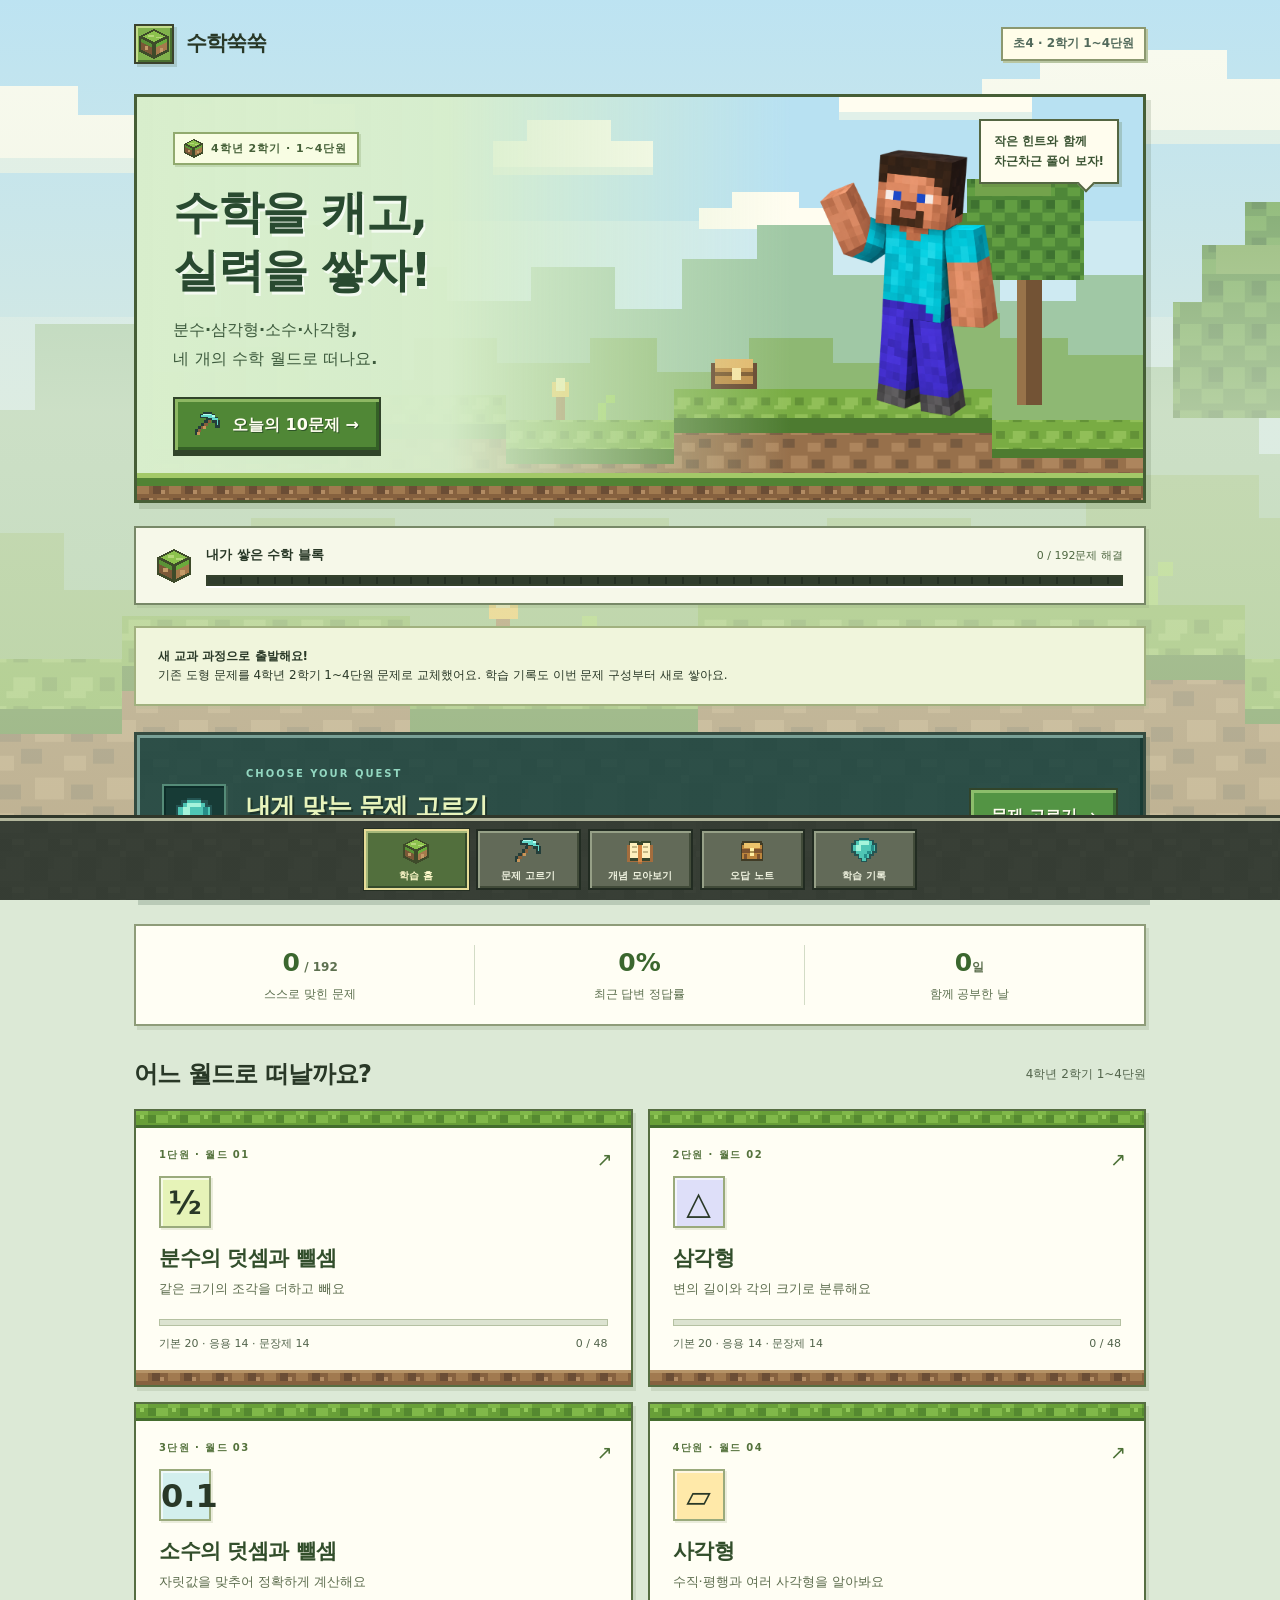
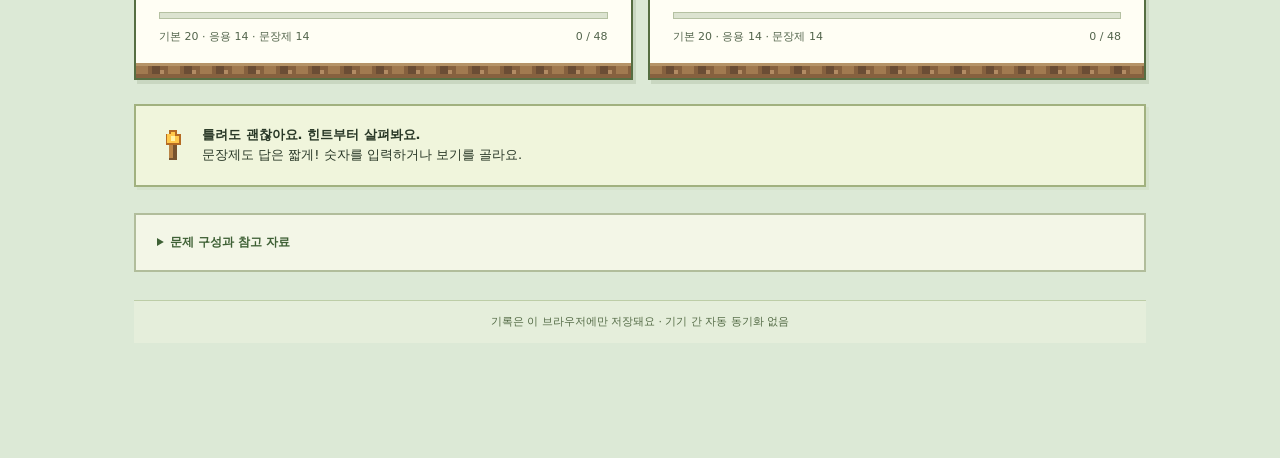
==== commit 7599cbe1: "Replace geometry bank with 192 grade-four semester-two unit 1–4 questions, exact fraction and decima" ====
--- a/index.html
+++ b/index.html
@@ -1,4 +1,4 @@
 <!doctype html>
-<html lang="ko"><head><meta charset="utf-8"><meta name="viewport" content="width=device-width,initial-scale=1,viewport-fit=cover"><meta name="theme-color" content="#dce9d6"><meta name="description" content="초등 4학년 도형 학습. 기본 개념과 117문제, 한 단계 도전 36문제와 서술형 자기 점검."><link rel="icon" href="./icon.svg" type="image/svg+xml"><link rel="manifest" href="./manifest.webmanifest"><title>도형쑥쑥 · 도형 탐험 블록 월드</title><style>
+<html lang="ko"><head><meta charset="utf-8"><meta name="viewport" content="width=device-width,initial-scale=1,viewport-fit=cover"><meta name="theme-color" content="#dce9d6"><meta name="description" content="초등 4학년 2학기 1~4단원. 분수·삼각형·소수·사각형의 기본형, 응용형, 문장제 총 192문제와 384단계 힌트."><link rel="icon" href="./icon.svg" type="image/svg+xml"><link rel="manifest" href="./manifest.webmanifest"><title>수학쑥쑥 · 4학년 2학기 수학 월드</title><style>
 :root{--bg:#f5f6ef;--ink:#213c36;--muted:#667a71;--green:#285d49;--lime:#dbef9a;--border:#dfe5d9;--white:#fffef9}*{box-sizing:border-box}body{margin:0;color:var(--ink);background:var(--bg);font-family:system-ui,-apple-system,'Noto Sans KR',sans-serif;font-size:16px;line-height:1.6}button,input{font:inherit}button{cursor:pointer;color:inherit;-webkit-tap-highlight-color:transparent}button:disabled{cursor:default}button:focus-visible,a:focus-visible,input:focus-visible{outline:3px solid #c0792e;outline-offset:4px}button{touch-action:manipulation}header{max-width:1080px;margin:auto;padding:25px 34px 19px;display:flex;align-items:center;justify-content:space-between}.logo{display:flex;align-items:center;gap:10px;background:none;border:0;font-weight:850;font-size:21px;padding:0;letter-spacing:-1px}.logo-mark{background:var(--green);color:var(--lime);height:36px;width:36px;display:grid;place-items:center;border-radius:12px;font-size:24px}.tag{font-size:12px;background:#e6ecdF;padding:5px 11px;border-radius:20px;color:#526a5b}.container{max-width:1080px;margin:auto;padding:12px 34px 115px}h1,h2,h3,p{margin-top:0}h1{font-size:42px;line-height:1.3;letter-spacing:-1.6px;font-weight:800}h2{font-size:24px;letter-spacing:-.8px;line-height:1.4}h3{font-size:18px;letter-spacing:-.5px}.muted{color:var(--muted)}.eyebrow{font-size:12px;letter-spacing:1.8px;text-transform:uppercase;font-weight:800;color:#627f57;margin-bottom:15px}.hero{border:1px solid #d6e2c7;background:#e8efd9;border-radius:28px;padding:34px 36px;position:relative;overflow:hidden;min-height:260px;display:grid;grid-template-columns:1.3fr 1fr;gap:24px}.hero p{margin-bottom:23px;max-width:420px}.hero-art{display:grid;place-items:center;position:relative}.hero-art svg{width:100%;max-width:300px;overflow:visible}.btn{border:0;border-radius:14px;background:var(--green);color:white;padding:13px 20px;min-height:48px;font-weight:700;display:inline-flex;align-items:center;justify-content:center;gap:12px}.btn.secondary{background:#e8eedf;color:var(--green)}.btn.ghost{background:none;border:1px solid #cbd7c5;color:var(--ink)}.btn:disabled{background:#dce2d6;color:#6b786d}.row{display:flex;align-items:center;justify-content:space-between;gap:16px}.section{margin-top:32px}.section .row h2{margin:0}.section .row{margin-bottom:17px}.section .row small{font-size:12px;color:var(--muted)}.topic-grid{display:grid;grid-template-columns:repeat(3,1fr);gap:15px}.topic-card{background:var(--white);border:1px solid var(--border);border-radius:22px;padding:23px;text-align:left;transition:transform .15s,box-shadow .15s;position:relative}.topic-card:hover{transform:translateY(-3px);box-shadow:0 7px 20px #213c360b}.topic-card .icon{display:grid;place-items:center;height:52px;width:52px;border-radius:16px;font-size:32px;font-weight:650;margin-bottom:20px}.topic-card h3{margin-bottom:5px}.topic-card p{font-size:13px;color:var(--muted);margin-bottom:19px}.topic-card .arrow{position:absolute;right:22px;top:32px;font-size:19px;color:#839085}.mini-progress{height:5px;background:#ecf0e6;border-radius:10px;overflow:hidden}.mini-progress span{height:100%;background:#78a16a;display:block;border-radius:10px}.card-footer{font-size:11px;color:var(--muted);margin-top:9px;display:flex;justify-content:space-between}.stats{display:grid;grid-template-columns:repeat(3,1fr);background:var(--white);border:1px solid var(--border);border-radius:20px;margin-top:20px;padding:20px}.stat{text-align:center;border-right:1px solid var(--border)}.stat:last-child{border:0}.stat b{font-size:25px;display:block;line-height:1.4}.stat span{font-size:12px;color:var(--muted)}.note{display:flex;gap:14px;align-items:center;border:1px solid var(--border);border-radius:18px;padding:19px 22px;background:#edf0e5;font-size:13px;margin-top:24px}.note p{margin:0}.note strong{display:block}.bottom-nav{position:fixed;bottom:0;left:0;right:0;padding:8px 10px max(10px,env(safe-area-inset-bottom));background:#fffef9f5;border-top:1px solid var(--border);display:flex;justify-content:center;gap:clamp(10px,7vw,80px);z-index:10;backdrop-filter:blur(12px)}.nav-item{border:0;background:none;padding:4px 10px;color:#758176;min-width:65px;font-size:11px;display:grid;justify-items:center;gap:2px}.nav-item span{font-size:22px;line-height:1.3}.nav-item.active{color:var(--green);font-weight:850}.nav-item.active span{background:#e6efce;border-radius:10px;width:44px}.back{background:none;border:0;padding:8px 0;font-size:14px;color:var(--muted);margin-bottom:18px}.topic-hero{display:flex;align-items:center;gap:18px;margin-bottom:23px}.topic-hero .icon{font-size:43px;width:78px;height:78px;border-radius:23px;display:grid;place-items:center;flex-shrink:0}.topic-hero h1{font-size:32px;margin-bottom:4px}.topic-hero p{margin:0;font-size:14px}.concept-grid{display:grid;grid-template-columns:1fr 1fr;gap:14px}.concept{border:1px solid var(--border);border-radius:20px;padding:22px;background:var(--white)}.concept .num{font-size:11px;color:#749162;letter-spacing:2px;font-weight:800;margin-bottom:6px}.concept h3{margin-bottom:9px}.concept p{font-size:15px;margin:0;color:#4e6257;line-height:1.85}.practice-bar{background:#e5eed3;border-radius:20px;margin-top:23px;padding:23px;display:flex;align-items:center;justify-content:space-between;gap:20px}.practice-bar p{margin:0;font-size:13px}.practice-bar h3{margin-bottom:5px}.lab{background:#fffef9;border:1px solid var(--border);border-radius:22px;padding:24px;margin-top:20px}.lab svg{display:block;max-width:320px;width:100%;height:185px;margin:auto}.lab label{display:block;font-size:14px}.lab input{width:100%;accent-color:var(--green);margin:18px 0;height:30px}.lab .row{justify-content:center;flex-wrap:wrap;gap:8px}.lab .btn{font-size:13px;padding:10px 14px}.quiz-wrap{max-width:700px;margin:0 auto}.quiz-top{font-size:13px;margin-bottom:13px}.progress{height:7px;background:#e0e8d4;border-radius:8px;overflow:hidden;margin-bottom:24px}.progress span{height:100%;background:#74995e;display:block;transition:width .2s}.question{background:var(--white);border:1px solid var(--border);border-radius:25px;padding:29px}.pill{display:inline-block;background:#eef2e5;color:#5b724f;border-radius:8px;padding:3px 9px;font-size:11px;font-weight:700}.question h2{margin:19px 0 22px;font-size:23px;line-height:1.65;word-break:keep-all}.diagram{background:#f3f5eb;border:1px solid #e6ebdb;border-radius:18px;margin:0 0 23px;padding:13px}.diagram svg{width:100%;height:165px;display:block}.diagram small{display:block;text-align:center;font-size:10px;color:#7e8979}.options{display:grid;gap:10px}.option{width:100%;text-align:left;display:flex;align-items:center;gap:13px;border:1.5px solid #dce3d3;border-radius:14px;padding:15px;background:#fffef9;min-height:58px;font-weight:600}.option .letter{border:1px solid #dce3d3;border-radius:9px;width:29px;height:29px;display:grid;place-items:center;flex-shrink:0;font-size:13px}.option.selected{background:#eef5de;border-color:#58815b}.option.selected .letter{background:#285d49;color:#fff;border-color:#285d49}.option.good{border-color:#6f9f69;background:#eaf5e2}.option.bad{border-color:#cc815e;background:#fff0e7}.number-entry{display:flex;align-items:center;justify-content:center;gap:12px;padding:19px 0}.number-entry input{width:145px;border:2px solid #cddabb;border-radius:16px;padding:15px;text-align:center;font-size:30px;color:var(--ink);background:#fcfdf6;max-width:70%}.quiz-actions{display:flex;justify-content:space-between;gap:12px;margin-top:22px}.quiz-actions .btn{flex:1}.hint{font-size:14px;background:#fff4d3;padding:13px 16px;border-radius:12px;margin-top:15px}.feedback{margin-top:20px;border-radius:18px;padding:22px;background:#edf4e1;border:1px solid #d6e4c5}.feedback.wrong{background:#fff2e7;border-color:#efd8c3}.feedback h3{margin-bottom:9px}.feedback .answer{font-weight:750;margin-bottom:16px}.steps{padding:0;list-style:none;counter-reset:step;margin:0}.steps li{counter-increment:step;position:relative;padding-left:32px;margin-top:13px;font-size:14px;line-height:1.8}.steps li:before{content:counter(step);position:absolute;left:0;top:1px;width:22px;height:22px;border-radius:50%;background:#ffffffba;text-align:center;font-weight:800;font-size:12px}.empty{text-align:center;background:#fffef9;border:1px solid var(--border);border-radius:24px;padding:38px 24px;margin-top:23px}.empty .big{font-size:52px;margin-bottom:15px}.empty h2{margin-bottom:10px}.empty p{font-size:14px;color:var(--muted)}.record-list{display:grid;gap:12px;margin-top:24px}.record{padding:21px;background:var(--white);border:1px solid var(--border);border-radius:18px}.record p{margin:10px 0;font-size:15px}.record .row{margin:0}.record .btn{font-size:13px;padding:9px 13px;min-height:42px}.result{max-width:620px;margin:20px auto;text-align:center}.result .score{font-size:64px;line-height:1.4;letter-spacing:-3px;font-weight:800}.result .score span{font-size:24px;color:var(--muted);letter-spacing:0}.result-list{margin:23px 0;text-align:left}.result-list div{padding:13px 0;border-bottom:1px solid var(--border);font-size:13px;display:flex;gap:10px}.settings{margin-top:25px;font-size:12px;color:var(--muted);text-align:center}.link{border:0;background:none;text-decoration:underline;font-size:12px;padding:8px;color:var(--muted)}.toast{position:fixed;bottom:90px;left:50%;transform:translateX(-50%);background:#213c36;color:white;border-radius:12px;padding:12px 18px;font-size:13px;z-index:30;max-width:90%;width:max-content}.danger{background:#fff1e6!important;color:#9a4f35!important}.sr-only{position:absolute;width:1px;height:1px;overflow:hidden;clip:rect(0,0,0,0)}dialog{border:1px solid var(--border);border-radius:22px;background:var(--white);color:var(--ink);max-width:420px;width:90%;padding:26px}dialog::backdrop{background:#213c365c}dialog p{font-size:14px}footer{margin-top:28px;color:#7b8779;font-size:11px;text-align:center}@media(min-width:900px){.hero-art{padding-right:20px}.hero{min-height:290px}}@media(max-width:650px){header{padding:20px 20px 12px}.container{padding:10px 20px 110px}.logo{font-size:19px}.tag{font-size:10px}h1{font-size:31px}.hero{padding:26px 24px;grid-template-columns:1fr;gap:0;min-height:0}.hero h1{position:relative;z-index:1;max-width:260px}.hero p{font-size:13px;max-width:245px;position:relative;z-index:1}.hero-art{position:absolute;right:-22px;bottom:10px;width:150px;opacity:.7;pointer-events:none}.hero .btn{position:relative;z-index:2}.eyebrow{font-size:10px;margin-bottom:12px;letter-spacing:1.2px}.topic-grid{grid-template-columns:1fr 1fr;gap:11px}.topic-card{padding:18px 15px;border-radius:19px}.topic-card .icon{width:44px;height:44px;border-radius:13px;font-size:27px;margin-bottom:17px}.topic-card h3{font-size:16px}.topic-card p{font-size:11px;min-height:18px;letter-spacing:-.4px}.topic-card .arrow{right:15px;top:24px;font-size:16px}.card-footer{font-size:10px}.section{margin-top:27px}.section h2{font-size:21px}.section .row small{font-size:10px}.stats{padding:16px 4px;border-radius:18px}.stat b{font-size:23px}.stat span{font-size:11px}.note{padding:16px;font-size:12px}.concept-grid{grid-template-columns:1fr}.concept{padding:21px}.topic-hero h1{font-size:27px}.topic-hero .icon{width:64px;height:64px;font-size:35px;border-radius:19px}.topic-hero p{font-size:12px}.practice-bar{align-items:stretch;flex-direction:column;gap:15px;padding:21px}.question{padding:22px 18px;border-radius:21px}.question h2{font-size:20px}.option{font-size:14px;padding:13px 12px}.quiz-actions .btn{font-size:14px;padding:12px 10px}.feedback{padding:19px 16px}.nav-item{min-width:58px}.record{padding:18px}.lab{padding:20px}.row.wrap{flex-wrap:wrap}.result .score{font-size:57px}}@media(prefers-reduced-motion:reduce){*{transition:none!important;scroll-behavior:auto!important}}
-.hint-title{display:block;font-size:14px;margin-bottom:9px}.hint-steps{margin:0;padding-left:21px;line-height:1.85}.hint-steps li+li{margin-top:12px}</style><link rel="stylesheet" href="./block-theme.css?v=craft2"></head><body><header><button class="logo" onclick="App.go('home')" aria-label="도형쑥쑥 홈"><span class="logo-mark"><svg class="ui-icon" viewBox="0 0 16 16" aria-hidden="true" focusable="false" shape-rendering="crispEdges" xmlns="http://www.w3.org/2000/svg"><path fill="#3e4b2a" d="M8 0l8 4v8l-8 4-8-4V4z"/><path fill="#8cc24d" d="M8 1l6 3-6 3-6-3z"/><path fill="#7b5837" d="M1 5l6 3v6l-6-3z"/><path fill="#a67a4c" d="M9 8l6-3v6l-6 3z"/><path fill="#5a9236" d="M1 5l6 3v2L1 7z"/><path fill="#6baa3c" d="M9 8l6-3v2l-6 3z"/><path fill="#b5d878" d="M5 3h3v1H5zm4 1h3v1H9z"/><path fill="#c39b68" d="M3 9h2v2H3zm8 1h2v2h-2z"/></svg></span>도형쑥쑥</button><span class="tag">초등 4학년 · 도형</span></header><main class="container" id="app" tabindex="-1"></main><nav class="bottom-nav" aria-label="메인 메뉴"><button class="nav-item" data-nav="home" onclick="App.go('home')"><span><svg class="ui-icon" viewBox="0 0 16 16" aria-hidden="true" focusable="false" shape-rendering="crispEdges" xmlns="http://www.w3.org/2000/svg"><path fill="#3e4b2a" d="M8 0l8 4v8l-8 4-8-4V4z"/><path fill="#8cc24d" d="M8 1l6 3-6 3-6-3z"/><path fill="#7b5837" d="M1 5l6 3v6l-6-3z"/><path fill="#a67a4c" d="M9 8l6-3v6l-6 3z"/><path fill="#5a9236" d="M1 5l6 3v2L1 7z"/><path fill="#6baa3c" d="M9 8l6-3v2l-6 3z"/><path fill="#b5d878" d="M5 3h3v1H5zm4 1h3v1H9z"/><path fill="#c39b68" d="M3 9h2v2H3zm8 1h2v2h-2z"/></svg></span>학습 홈</button><button class="nav-item" data-nav="challenge" onclick="App.go('challenge')"><span><svg class="ui-icon" viewBox="0 0 16 16" aria-hidden="true" focusable="false" shape-rendering="crispEdges" xmlns="http://www.w3.org/2000/svg"><path fill="#243e3a" d="M5 0h6v1h2v2h2v2h1v5h-3V7h-2V5H9v2H7v2H5v2H3v2H1v2H0v-4h2V9h2V7h2V5h1V4H3V1h2z"/><path fill="#8a613b" d="M8 5h2v2H8v2H6v2H4v2H2v-2h2V9h2V7h2z"/><path fill="#c99558" d="M1 13h2v2H1zM5 9h2v2H5z"/><path fill="#64d9cb" d="M5 1h6v1h2v2h2v4h-1V5h-3V4H8V3H4V2h1z"/><path fill="#b5fff0" d="M5 1h5v1H5zm6 1h2v1h-2z"/></svg></span>한 단계 도전</button><button class="nav-item" data-nav="concepts" onclick="App.go('concepts')"><span><svg class="ui-icon" viewBox="0 0 16 16" aria-hidden="true" focusable="false" shape-rendering="crispEdges" xmlns="http://www.w3.org/2000/svg"><path fill="#39462d" d="M1 2h6l1 1 1-1h6v12H9l-1 1-1-1H1z"/><path fill="#a46d3d" d="M0 4h2v10h5v1h2v-1h5V4h2v11H9v1H7v-1H0z"/><path fill="#fff0be" d="M2 3h4v1h1v8H2zm8 0h4v9H9V4h1z"/><path fill="#c7b987" d="M3 5h3v1H3zm0 3h3v1H3zm7-3h3v1h-3zm0 3h3v1h-3z"/><path fill="#d38644" d="M7 4h2v11H7z"/></svg></span>개념 모아보기</button><button class="nav-item" data-nav="review" onclick="App.go('review')"><span><svg class="ui-icon" viewBox="0 0 16 16" aria-hidden="true" focusable="false" shape-rendering="crispEdges" xmlns="http://www.w3.org/2000/svg"><path fill="#403c26" d="M2 2h12v1h1v11H1V3h1z"/><path fill="#bc853c" d="M2 4h12v9H2z"/><path fill="#ecc36b" d="M3 3h10v3H3z"/><path fill="#7d542f" d="M2 7h12v2H2zM3 10h2v3H3zm8 0h2v3h-2z"/><path fill="#fff0a5" d="M7 6h2v5H7z"/><path fill="#a8904f" d="M7 8h2v1H7z"/></svg></span>오답 노트</button><button class="nav-item" data-nav="stats" onclick="App.go('stats')"><span><svg class="ui-icon" viewBox="0 0 16 16" aria-hidden="true" focusable="false" shape-rendering="crispEdges" xmlns="http://www.w3.org/2000/svg"><path fill="#245452" d="M5 0h6v1h3v2h2v6h-2v2h-2v2h-2v2H6v-2H4v-2H2V9H0V3h2V1h3z"/><path fill="#4fc6b5" d="M5 1h6v1h2v2h2v4h-2v2h-2v2H9v2H7v-2H5v-2H3V8H1V4h2V2h2z"/><path fill="#a5f4db" d="M5 2h6v2H5zM3 4h3v4H3z"/><path fill="#258d88" d="M12 4h2v4h-2v2h-2v2H8v-2h2V8h2z"/></svg></span>학습 기록</button></nav><dialog id="reset-dialog"><h2>학습 기록을 지울까요?</h2><p>푼 문제, 오답 노트, 학습 날짜가 모두 삭제돼요. 삭제한 기록은 되돌릴 수 없어요.</p><div class="row"><button class="btn secondary" onclick="this.closest('dialog').close()">취소</button><button class="btn danger" onclick="App.reset()">모두 지우기</button></div></dialog><script src="content.js?v=craft2"></script><script src="challenges.js?v=craft2"></script><script src="app.js?v=craft2"></script></body></html>
+.hint-title{display:block;font-size:14px;margin-bottom:9px}.hint-steps{margin:0;padding-left:21px;line-height:1.85}.hint-steps li+li{margin-top:12px}</style><link rel="stylesheet" href="./block-theme.css?v=term2-v1"></head><body><header><button class="logo" onclick="App.go('home')" aria-label="수학쑥쑥 홈"><span class="logo-mark"><svg class="ui-icon" viewBox="0 0 16 16" aria-hidden="true" focusable="false" shape-rendering="crispEdges" xmlns="http://www.w3.org/2000/svg"><path fill="#3e4b2a" d="M8 0l8 4v8l-8 4-8-4V4z"/><path fill="#8cc24d" d="M8 1l6 3-6 3-6-3z"/><path fill="#7b5837" d="M1 5l6 3v6l-6-3z"/><path fill="#a67a4c" d="M9 8l6-3v6l-6 3z"/><path fill="#5a9236" d="M1 5l6 3v2L1 7z"/><path fill="#6baa3c" d="M9 8l6-3v2l-6 3z"/><path fill="#b5d878" d="M5 3h3v1H5zm4 1h3v1H9z"/><path fill="#c39b68" d="M3 9h2v2H3zm8 1h2v2h-2z"/></svg></span>수학쑥쑥</button><span class="tag">초4 · 2학기 1~4단원</span></header><main class="container" id="app" tabindex="-1"></main><nav class="bottom-nav" aria-label="메인 메뉴"><button class="nav-item" data-nav="home" onclick="App.go('home')"><span><svg class="ui-icon" viewBox="0 0 16 16" aria-hidden="true" focusable="false" shape-rendering="crispEdges" xmlns="http://www.w3.org/2000/svg"><path fill="#3e4b2a" d="M8 0l8 4v8l-8 4-8-4V4z"/><path fill="#8cc24d" d="M8 1l6 3-6 3-6-3z"/><path fill="#7b5837" d="M1 5l6 3v6l-6-3z"/><path fill="#a67a4c" d="M9 8l6-3v6l-6 3z"/><path fill="#5a9236" d="M1 5l6 3v2L1 7z"/><path fill="#6baa3c" d="M9 8l6-3v2l-6 3z"/><path fill="#b5d878" d="M5 3h3v1H5zm4 1h3v1H9z"/><path fill="#c39b68" d="M3 9h2v2H3zm8 1h2v2h-2z"/></svg></span>학습 홈</button><button class="nav-item" data-nav="practice" onclick="App.go('practice')"><span><svg class="ui-icon" viewBox="0 0 16 16" aria-hidden="true" focusable="false" shape-rendering="crispEdges" xmlns="http://www.w3.org/2000/svg"><path fill="#243e3a" d="M5 0h6v1h2v2h2v2h1v5h-3V7h-2V5H9v2H7v2H5v2H3v2H1v2H0v-4h2V9h2V7h2V5h1V4H3V1h2z"/><path fill="#8a613b" d="M8 5h2v2H8v2H6v2H4v2H2v-2h2V9h2V7h2z"/><path fill="#c99558" d="M1 13h2v2H1zM5 9h2v2H5z"/><path fill="#64d9cb" d="M5 1h6v1h2v2h2v4h-1V5h-3V4H8V3H4V2h1z"/><path fill="#b5fff0" d="M5 1h5v1H5zm6 1h2v1h-2z"/></svg></span>문제 고르기</button><button class="nav-item" data-nav="concepts" onclick="App.go('concepts')"><span><svg class="ui-icon" viewBox="0 0 16 16" aria-hidden="true" focusable="false" shape-rendering="crispEdges" xmlns="http://www.w3.org/2000/svg"><path fill="#39462d" d="M1 2h6l1 1 1-1h6v12H9l-1 1-1-1H1z"/><path fill="#a46d3d" d="M0 4h2v10h5v1h2v-1h5V4h2v11H9v1H7v-1H0z"/><path fill="#fff0be" d="M2 3h4v1h1v8H2zm8 0h4v9H9V4h1z"/><path fill="#c7b987" d="M3 5h3v1H3zm0 3h3v1H3zm7-3h3v1h-3zm0 3h3v1h-3z"/><path fill="#d38644" d="M7 4h2v11H7z"/></svg></span>개념 모아보기</button><button class="nav-item" data-nav="review" onclick="App.go('review')"><span><svg class="ui-icon" viewBox="0 0 16 16" aria-hidden="true" focusable="false" shape-rendering="crispEdges" xmlns="http://www.w3.org/2000/svg"><path fill="#403c26" d="M2 2h12v1h1v11H1V3h1z"/><path fill="#bc853c" d="M2 4h12v9H2z"/><path fill="#ecc36b" d="M3 3h10v3H3z"/><path fill="#7d542f" d="M2 7h12v2H2zM3 10h2v3H3zm8 0h2v3h-2z"/><path fill="#fff0a5" d="M7 6h2v5H7z"/><path fill="#a8904f" d="M7 8h2v1H7z"/></svg></span>오답 노트</button><button class="nav-item" data-nav="stats" onclick="App.go('stats')"><span><svg class="ui-icon" viewBox="0 0 16 16" aria-hidden="true" focusable="false" shape-rendering="crispEdges" xmlns="http://www.w3.org/2000/svg"><path fill="#245452" d="M5 0h6v1h3v2h2v6h-2v2h-2v2h-2v2H6v-2H4v-2H2V9H0V3h2V1h3z"/><path fill="#4fc6b5" d="M5 1h6v1h2v2h2v4h-2v2h-2v2H9v2H7v-2H5v-2H3V8H1V4h2V2h2z"/><path fill="#a5f4db" d="M5 2h6v2H5zM3 4h3v4H3z"/><path fill="#258d88" d="M12 4h2v4h-2v2h-2v2H8v-2h2V8h2z"/></svg></span>학습 기록</button></nav><dialog id="reset-dialog"><h2>학습 기록을 지울까요?</h2><p>푼 문제, 오답 노트, 학습 날짜가 모두 삭제돼요. 삭제한 기록은 되돌릴 수 없어요.</p><div class="row"><button class="btn secondary" onclick="this.closest('dialog').close()">취소</button><button class="btn danger" onclick="App.reset()">모두 지우기</button></div></dialog><script src="content.js?v=term2-v1"></script><script src="engine.js?v=term2-v1"></script><script src="app.js?v=term2-v1"></script></body></html>
--- a/block-theme.css
+++ b/block-theme.css
@@ -89,3 +89,26 @@
 }
 @media(max-width:360px){.nav-item{font-size:9px;}.hero{padding-left:17px;padding-right:17px;}.hero h1{font-size:31px;}.guide-bubble{left:12px;max-width:127px;font-size:10px;}.hero-companion{right:5%;width:102px;height:159px;}.section>.row h2{font-size:19px;}.topic-card{padding-left:11px;padding-right:11px;}.card-footer{flex-wrap:wrap;}.challenge-banner{gap:11px;}.challenge-banner p{font-size:11px;}.challenge-banner h2{font-size:21px;}.stat span{font-size:9px;}.tag{font-size:8px;}}
 @media(prefers-reduced-motion:reduce){*{transition:none!important;scroll-behavior:auto!important;}}
+/* 4학년 2학기 1~4단원 */
+.topic-grid{grid-template-columns:repeat(2,minmax(0,1fr));}
+.topic-card h3{font-size:21px;line-height:1.5;word-break:keep-all;max-width:90%;}
+.topic-card .card-footer{gap:10px;flex-wrap:wrap;}
+.math-fraction{display:inline-flex;align-items:center;gap:4px;vertical-align:middle;white-space:nowrap;line-height:1.15;margin:2px 2px;}
+.fraction-stack{display:inline-flex;flex-direction:column;align-items:stretch;text-align:center;min-width:.75em;font-size:.9em;}
+.fraction-stack>span{padding:1px 3px;}.fraction-stack>span:first-child{border-bottom:1.5px solid currentColor;}
+.problem-context .math-fraction,.steps .math-fraction,.hint .math-fraction,.concept .math-fraction{margin:3px 2px;}
+.fraction-entry{border:2px solid #c3cfae;margin:22px 0 4px;padding:18px 16px;background:#f7f9ed;min-width:0;}
+.fraction-entry legend{font-size:13px;font-weight:750;padding:0 7px;color:#49633a;}
+.fraction-fields{display:flex;align-items:center;justify-content:center;gap:17px;}
+.fraction-fields>label{display:flex;flex-direction:column;align-items:center;gap:7px;}
+.fraction-fields>label>span{font-size:10px;max-width:122px;text-align:center;}
+.fraction-fields input{width:88px;max-width:100%;border:2px solid #95a77b;background:#fffef6;box-shadow:inset 2px 2px #e8ecd9;font:inherit;font-size:25px;text-align:center;color:#2d452d;padding:8px 5px;min-height:47px;border-radius:0;}
+.fraction-fields input:disabled{opacity:1;color:#48613c;background:#f0f3e5;}
+.fraction-input-stack{display:flex;flex-direction:column;align-items:center;gap:5px;}.fraction-input-stack input{font-size:23px;}.fraction-input-stack input::placeholder{font-size:14px;color:#778568;}
+.fraction-input-line{width:98px;height:2px;background:#536b44;}.entry-help{font-size:12px;line-height:1.8;color:#64734e;margin:15px 0 0;word-break:keep-all;}
+.answer-error{font-size:13px;color:#985c26;margin:13px 0 0;min-height:0;}.answer-error:empty{display:none;}
+.number-entry input{width:180px;font-size:26px;max-width:72%;}.number-entry input::placeholder{font-size:18px;color:#879473;}
+.type-launches,.type-records{display:grid;grid-template-columns:repeat(3,minmax(0,1fr));gap:14px;}.type-launch{display:flex;flex-direction:column;gap:7px;text-align:center;padding:18px 10px;}.type-launch span{font-size:11px;font-weight:550;}.type-records .record{padding:19px;}.type-records .record p{font-size:12px;}
+.question-preview{font-size:12px;line-height:1.9;color:#667658;margin:15px 0 8px;}.challenge-card h3{margin-top:12px;}.more-questions{display:flex;margin:25px auto 0;}.curriculum-note{margin-top:21px;font-size:12px;}.mode-tabs{flex-wrap:wrap;}.mode-tabs button{white-space:nowrap;}
+@media(max-width:650px){.topic-card h3{font-size:17px;max-width:100%;}.topic-card p{min-height:40px;}.topic-card .card-footer{gap:4px;line-height:1.7;}.type-launches,.type-records{grid-template-columns:1fr;gap:12px;}.type-launch{flex-direction:row;justify-content:space-between;flex-wrap:wrap;text-align:left;padding:16px 15px;}.type-launch strong{font-size:14px;}.type-launch span{font-size:11px;}.fraction-entry{padding:15px 10px;}.fraction-fields{gap:12px;}.fraction-fields input{width:73px;font-size:23px;}.fraction-input-stack input{font-size:21px;}.fraction-input-line{width:82px;}.fraction-fields>label>span{max-width:100px;font-size:9px;}.entry-help{font-size:11px;}.mode-tabs button{font-size:12px;padding:7px 9px;}.challenge-controls .mode-tabs{width:100%;}.challenge-hero h1{font-size:30px;}.question-preview{font-size:12px;}.question .row .muted{font-size:10px;}}
+@media(max-width:360px){.topic-card h3{font-size:15px;}.topic-card .card-footer{font-size:9px;}.fraction-fields{gap:8px;}.fraction-fields input{width:64px;}.fraction-input-line{width:72px;}.fraction-fields>label>span{max-width:88px;}.mode-tabs button{padding:7px 6px;font-size:11px;}}
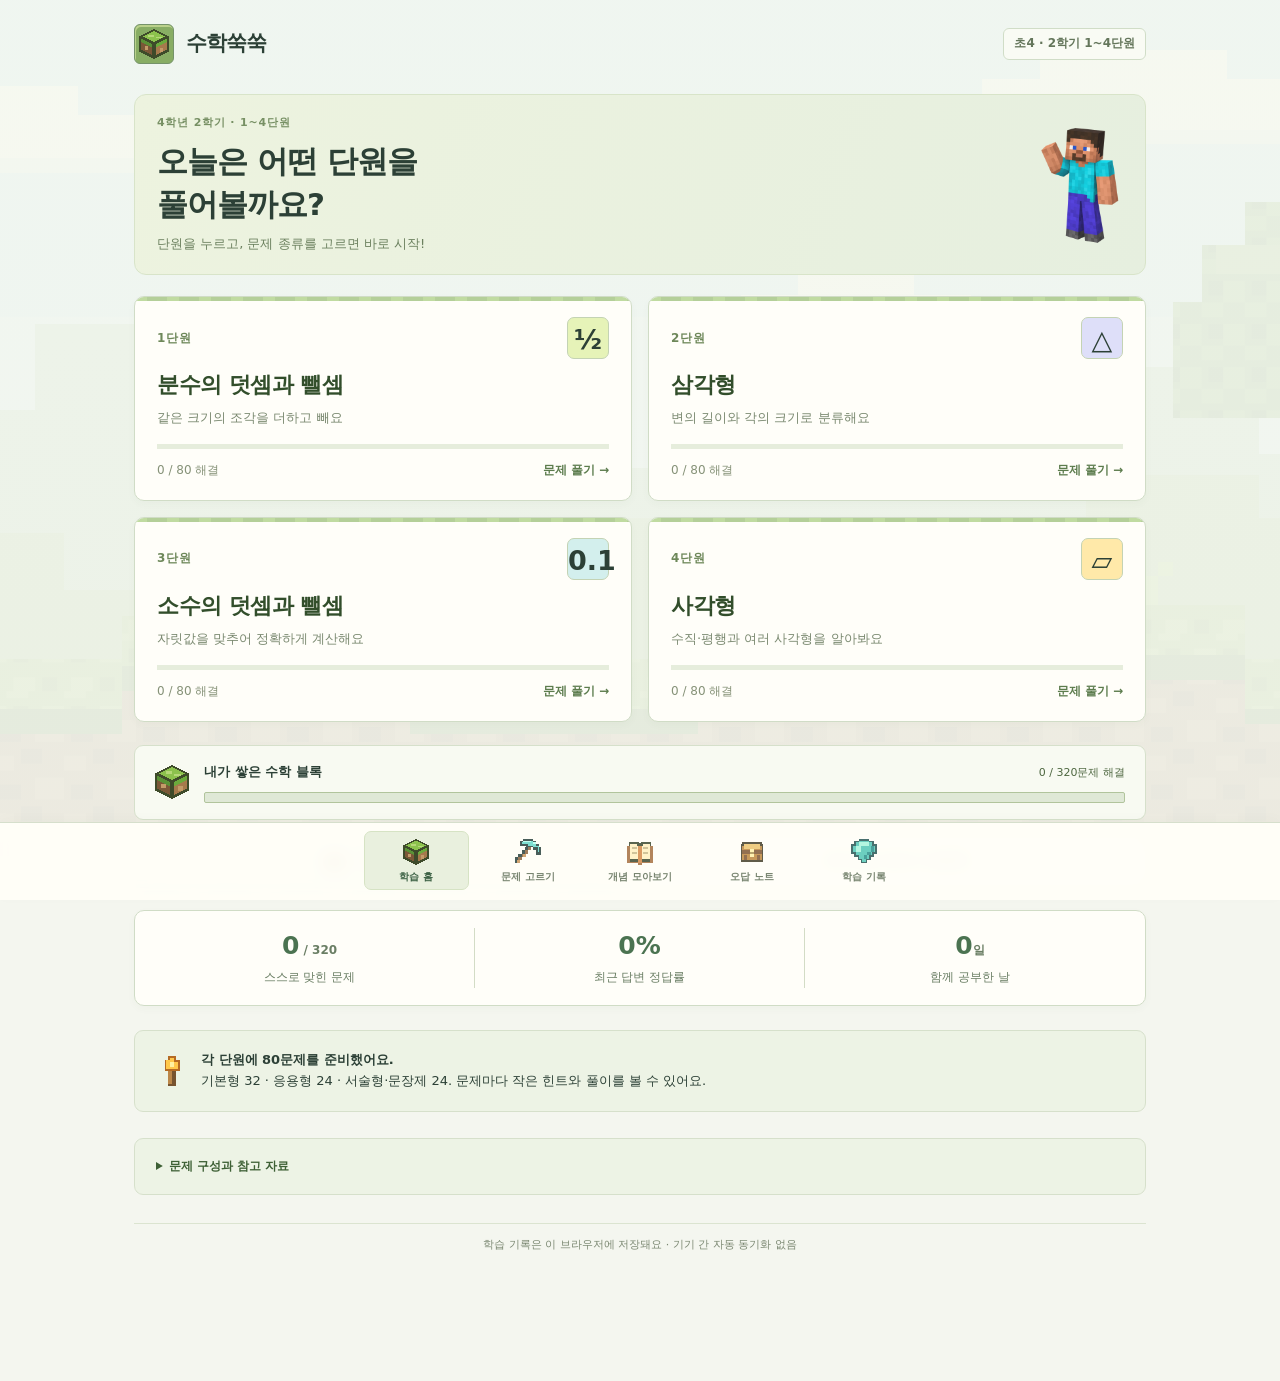
==== commit 691f87de: "Make unit cards the primary learning flow, expand to 320 questions and soften the block theme" ====
--- a/index.html
+++ b/index.html
@@ -1,4 +1,4 @@
 <!doctype html>
-<html lang="ko"><head><meta charset="utf-8"><meta name="viewport" content="width=device-width,initial-scale=1,viewport-fit=cover"><meta name="theme-color" content="#dce9d6"><meta name="description" content="초등 4학년 2학기 1~4단원. 분수·삼각형·소수·사각형의 기본형, 응용형, 문장제 총 192문제와 384단계 힌트."><link rel="icon" href="./icon.svg" type="image/svg+xml"><link rel="manifest" href="./manifest.webmanifest"><title>수학쑥쑥 · 4학년 2학기 수학 월드</title><style>
+<html lang="ko"><head><meta charset="utf-8"><meta name="viewport" content="width=device-width,initial-scale=1,viewport-fit=cover"><meta name="theme-color" content="#f4f6ef"><meta name="description" content="초등 4학년 2학기 1~4단원. 분수·삼각형·소수·사각형의 기본형, 응용형, 문장제 총 320문제와 640단계 힌트."><link rel="icon" href="./icon.svg" type="image/svg+xml"><link rel="manifest" href="./manifest.webmanifest"><title>수학쑥쑥 · 4학년 2학기 수학 월드</title><style>
 :root{--bg:#f5f6ef;--ink:#213c36;--muted:#667a71;--green:#285d49;--lime:#dbef9a;--border:#dfe5d9;--white:#fffef9}*{box-sizing:border-box}body{margin:0;color:var(--ink);background:var(--bg);font-family:system-ui,-apple-system,'Noto Sans KR',sans-serif;font-size:16px;line-height:1.6}button,input{font:inherit}button{cursor:pointer;color:inherit;-webkit-tap-highlight-color:transparent}button:disabled{cursor:default}button:focus-visible,a:focus-visible,input:focus-visible{outline:3px solid #c0792e;outline-offset:4px}button{touch-action:manipulation}header{max-width:1080px;margin:auto;padding:25px 34px 19px;display:flex;align-items:center;justify-content:space-between}.logo{display:flex;align-items:center;gap:10px;background:none;border:0;font-weight:850;font-size:21px;padding:0;letter-spacing:-1px}.logo-mark{background:var(--green);color:var(--lime);height:36px;width:36px;display:grid;place-items:center;border-radius:12px;font-size:24px}.tag{font-size:12px;background:#e6ecdF;padding:5px 11px;border-radius:20px;color:#526a5b}.container{max-width:1080px;margin:auto;padding:12px 34px 115px}h1,h2,h3,p{margin-top:0}h1{font-size:42px;line-height:1.3;letter-spacing:-1.6px;font-weight:800}h2{font-size:24px;letter-spacing:-.8px;line-height:1.4}h3{font-size:18px;letter-spacing:-.5px}.muted{color:var(--muted)}.eyebrow{font-size:12px;letter-spacing:1.8px;text-transform:uppercase;font-weight:800;color:#627f57;margin-bottom:15px}.hero{border:1px solid #d6e2c7;background:#e8efd9;border-radius:28px;padding:34px 36px;position:relative;overflow:hidden;min-height:260px;display:grid;grid-template-columns:1.3fr 1fr;gap:24px}.hero p{margin-bottom:23px;max-width:420px}.hero-art{display:grid;place-items:center;position:relative}.hero-art svg{width:100%;max-width:300px;overflow:visible}.btn{border:0;border-radius:14px;background:var(--green);color:white;padding:13px 20px;min-height:48px;font-weight:700;display:inline-flex;align-items:center;justify-content:center;gap:12px}.btn.secondary{background:#e8eedf;color:var(--green)}.btn.ghost{background:none;border:1px solid #cbd7c5;color:var(--ink)}.btn:disabled{background:#dce2d6;color:#6b786d}.row{display:flex;align-items:center;justify-content:space-between;gap:16px}.section{margin-top:32px}.section .row h2{margin:0}.section .row{margin-bottom:17px}.section .row small{font-size:12px;color:var(--muted)}.topic-grid{display:grid;grid-template-columns:repeat(3,1fr);gap:15px}.topic-card{background:var(--white);border:1px solid var(--border);border-radius:22px;padding:23px;text-align:left;transition:transform .15s,box-shadow .15s;position:relative}.topic-card:hover{transform:translateY(-3px);box-shadow:0 7px 20px #213c360b}.topic-card .icon{display:grid;place-items:center;height:52px;width:52px;border-radius:16px;font-size:32px;font-weight:650;margin-bottom:20px}.topic-card h3{margin-bottom:5px}.topic-card p{font-size:13px;color:var(--muted);margin-bottom:19px}.topic-card .arrow{position:absolute;right:22px;top:32px;font-size:19px;color:#839085}.mini-progress{height:5px;background:#ecf0e6;border-radius:10px;overflow:hidden}.mini-progress span{height:100%;background:#78a16a;display:block;border-radius:10px}.card-footer{font-size:11px;color:var(--muted);margin-top:9px;display:flex;justify-content:space-between}.stats{display:grid;grid-template-columns:repeat(3,1fr);background:var(--white);border:1px solid var(--border);border-radius:20px;margin-top:20px;padding:20px}.stat{text-align:center;border-right:1px solid var(--border)}.stat:last-child{border:0}.stat b{font-size:25px;display:block;line-height:1.4}.stat span{font-size:12px;color:var(--muted)}.note{display:flex;gap:14px;align-items:center;border:1px solid var(--border);border-radius:18px;padding:19px 22px;background:#edf0e5;font-size:13px;margin-top:24px}.note p{margin:0}.note strong{display:block}.bottom-nav{position:fixed;bottom:0;left:0;right:0;padding:8px 10px max(10px,env(safe-area-inset-bottom));background:#fffef9f5;border-top:1px solid var(--border);display:flex;justify-content:center;gap:clamp(10px,7vw,80px);z-index:10;backdrop-filter:blur(12px)}.nav-item{border:0;background:none;padding:4px 10px;color:#758176;min-width:65px;font-size:11px;display:grid;justify-items:center;gap:2px}.nav-item span{font-size:22px;line-height:1.3}.nav-item.active{color:var(--green);font-weight:850}.nav-item.active span{background:#e6efce;border-radius:10px;width:44px}.back{background:none;border:0;padding:8px 0;font-size:14px;color:var(--muted);margin-bottom:18px}.topic-hero{display:flex;align-items:center;gap:18px;margin-bottom:23px}.topic-hero .icon{font-size:43px;width:78px;height:78px;border-radius:23px;display:grid;place-items:center;flex-shrink:0}.topic-hero h1{font-size:32px;margin-bottom:4px}.topic-hero p{margin:0;font-size:14px}.concept-grid{display:grid;grid-template-columns:1fr 1fr;gap:14px}.concept{border:1px solid var(--border);border-radius:20px;padding:22px;background:var(--white)}.concept .num{font-size:11px;color:#749162;letter-spacing:2px;font-weight:800;margin-bottom:6px}.concept h3{margin-bottom:9px}.concept p{font-size:15px;margin:0;color:#4e6257;line-height:1.85}.practice-bar{background:#e5eed3;border-radius:20px;margin-top:23px;padding:23px;display:flex;align-items:center;justify-content:space-between;gap:20px}.practice-bar p{margin:0;font-size:13px}.practice-bar h3{margin-bottom:5px}.lab{background:#fffef9;border:1px solid var(--border);border-radius:22px;padding:24px;margin-top:20px}.lab svg{display:block;max-width:320px;width:100%;height:185px;margin:auto}.lab label{display:block;font-size:14px}.lab input{width:100%;accent-color:var(--green);margin:18px 0;height:30px}.lab .row{justify-content:center;flex-wrap:wrap;gap:8px}.lab .btn{font-size:13px;padding:10px 14px}.quiz-wrap{max-width:700px;margin:0 auto}.quiz-top{font-size:13px;margin-bottom:13px}.progress{height:7px;background:#e0e8d4;border-radius:8px;overflow:hidden;margin-bottom:24px}.progress span{height:100%;background:#74995e;display:block;transition:width .2s}.question{background:var(--white);border:1px solid var(--border);border-radius:25px;padding:29px}.pill{display:inline-block;background:#eef2e5;color:#5b724f;border-radius:8px;padding:3px 9px;font-size:11px;font-weight:700}.question h2{margin:19px 0 22px;font-size:23px;line-height:1.65;word-break:keep-all}.diagram{background:#f3f5eb;border:1px solid #e6ebdb;border-radius:18px;margin:0 0 23px;padding:13px}.diagram svg{width:100%;height:165px;display:block}.diagram small{display:block;text-align:center;font-size:10px;color:#7e8979}.options{display:grid;gap:10px}.option{width:100%;text-align:left;display:flex;align-items:center;gap:13px;border:1.5px solid #dce3d3;border-radius:14px;padding:15px;background:#fffef9;min-height:58px;font-weight:600}.option .letter{border:1px solid #dce3d3;border-radius:9px;width:29px;height:29px;display:grid;place-items:center;flex-shrink:0;font-size:13px}.option.selected{background:#eef5de;border-color:#58815b}.option.selected .letter{background:#285d49;color:#fff;border-color:#285d49}.option.good{border-color:#6f9f69;background:#eaf5e2}.option.bad{border-color:#cc815e;background:#fff0e7}.number-entry{display:flex;align-items:center;justify-content:center;gap:12px;padding:19px 0}.number-entry input{width:145px;border:2px solid #cddabb;border-radius:16px;padding:15px;text-align:center;font-size:30px;color:var(--ink);background:#fcfdf6;max-width:70%}.quiz-actions{display:flex;justify-content:space-between;gap:12px;margin-top:22px}.quiz-actions .btn{flex:1}.hint{font-size:14px;background:#fff4d3;padding:13px 16px;border-radius:12px;margin-top:15px}.feedback{margin-top:20px;border-radius:18px;padding:22px;background:#edf4e1;border:1px solid #d6e4c5}.feedback.wrong{background:#fff2e7;border-color:#efd8c3}.feedback h3{margin-bottom:9px}.feedback .answer{font-weight:750;margin-bottom:16px}.steps{padding:0;list-style:none;counter-reset:step;margin:0}.steps li{counter-increment:step;position:relative;padding-left:32px;margin-top:13px;font-size:14px;line-height:1.8}.steps li:before{content:counter(step);position:absolute;left:0;top:1px;width:22px;height:22px;border-radius:50%;background:#ffffffba;text-align:center;font-weight:800;font-size:12px}.empty{text-align:center;background:#fffef9;border:1px solid var(--border);border-radius:24px;padding:38px 24px;margin-top:23px}.empty .big{font-size:52px;margin-bottom:15px}.empty h2{margin-bottom:10px}.empty p{font-size:14px;color:var(--muted)}.record-list{display:grid;gap:12px;margin-top:24px}.record{padding:21px;background:var(--white);border:1px solid var(--border);border-radius:18px}.record p{margin:10px 0;font-size:15px}.record .row{margin:0}.record .btn{font-size:13px;padding:9px 13px;min-height:42px}.result{max-width:620px;margin:20px auto;text-align:center}.result .score{font-size:64px;line-height:1.4;letter-spacing:-3px;font-weight:800}.result .score span{font-size:24px;color:var(--muted);letter-spacing:0}.result-list{margin:23px 0;text-align:left}.result-list div{padding:13px 0;border-bottom:1px solid var(--border);font-size:13px;display:flex;gap:10px}.settings{margin-top:25px;font-size:12px;color:var(--muted);text-align:center}.link{border:0;background:none;text-decoration:underline;font-size:12px;padding:8px;color:var(--muted)}.toast{position:fixed;bottom:90px;left:50%;transform:translateX(-50%);background:#213c36;color:white;border-radius:12px;padding:12px 18px;font-size:13px;z-index:30;max-width:90%;width:max-content}.danger{background:#fff1e6!important;color:#9a4f35!important}.sr-only{position:absolute;width:1px;height:1px;overflow:hidden;clip:rect(0,0,0,0)}dialog{border:1px solid var(--border);border-radius:22px;background:var(--white);color:var(--ink);max-width:420px;width:90%;padding:26px}dialog::backdrop{background:#213c365c}dialog p{font-size:14px}footer{margin-top:28px;color:#7b8779;font-size:11px;text-align:center}@media(min-width:900px){.hero-art{padding-right:20px}.hero{min-height:290px}}@media(max-width:650px){header{padding:20px 20px 12px}.container{padding:10px 20px 110px}.logo{font-size:19px}.tag{font-size:10px}h1{font-size:31px}.hero{padding:26px 24px;grid-template-columns:1fr;gap:0;min-height:0}.hero h1{position:relative;z-index:1;max-width:260px}.hero p{font-size:13px;max-width:245px;position:relative;z-index:1}.hero-art{position:absolute;right:-22px;bottom:10px;width:150px;opacity:.7;pointer-events:none}.hero .btn{position:relative;z-index:2}.eyebrow{font-size:10px;margin-bottom:12px;letter-spacing:1.2px}.topic-grid{grid-template-columns:1fr 1fr;gap:11px}.topic-card{padding:18px 15px;border-radius:19px}.topic-card .icon{width:44px;height:44px;border-radius:13px;font-size:27px;margin-bottom:17px}.topic-card h3{font-size:16px}.topic-card p{font-size:11px;min-height:18px;letter-spacing:-.4px}.topic-card .arrow{right:15px;top:24px;font-size:16px}.card-footer{font-size:10px}.section{margin-top:27px}.section h2{font-size:21px}.section .row small{font-size:10px}.stats{padding:16px 4px;border-radius:18px}.stat b{font-size:23px}.stat span{font-size:11px}.note{padding:16px;font-size:12px}.concept-grid{grid-template-columns:1fr}.concept{padding:21px}.topic-hero h1{font-size:27px}.topic-hero .icon{width:64px;height:64px;font-size:35px;border-radius:19px}.topic-hero p{font-size:12px}.practice-bar{align-items:stretch;flex-direction:column;gap:15px;padding:21px}.question{padding:22px 18px;border-radius:21px}.question h2{font-size:20px}.option{font-size:14px;padding:13px 12px}.quiz-actions .btn{font-size:14px;padding:12px 10px}.feedback{padding:19px 16px}.nav-item{min-width:58px}.record{padding:18px}.lab{padding:20px}.row.wrap{flex-wrap:wrap}.result .score{font-size:57px}}@media(prefers-reduced-motion:reduce){*{transition:none!important;scroll-behavior:auto!important}}
-.hint-title{display:block;font-size:14px;margin-bottom:9px}.hint-steps{margin:0;padding-left:21px;line-height:1.85}.hint-steps li+li{margin-top:12px}</style><link rel="stylesheet" href="./block-theme.css?v=term2-v1"></head><body><header><button class="logo" onclick="App.go('home')" aria-label="수학쑥쑥 홈"><span class="logo-mark"><svg class="ui-icon" viewBox="0 0 16 16" aria-hidden="true" focusable="false" shape-rendering="crispEdges" xmlns="http://www.w3.org/2000/svg"><path fill="#3e4b2a" d="M8 0l8 4v8l-8 4-8-4V4z"/><path fill="#8cc24d" d="M8 1l6 3-6 3-6-3z"/><path fill="#7b5837" d="M1 5l6 3v6l-6-3z"/><path fill="#a67a4c" d="M9 8l6-3v6l-6 3z"/><path fill="#5a9236" d="M1 5l6 3v2L1 7z"/><path fill="#6baa3c" d="M9 8l6-3v2l-6 3z"/><path fill="#b5d878" d="M5 3h3v1H5zm4 1h3v1H9z"/><path fill="#c39b68" d="M3 9h2v2H3zm8 1h2v2h-2z"/></svg></span>수학쑥쑥</button><span class="tag">초4 · 2학기 1~4단원</span></header><main class="container" id="app" tabindex="-1"></main><nav class="bottom-nav" aria-label="메인 메뉴"><button class="nav-item" data-nav="home" onclick="App.go('home')"><span><svg class="ui-icon" viewBox="0 0 16 16" aria-hidden="true" focusable="false" shape-rendering="crispEdges" xmlns="http://www.w3.org/2000/svg"><path fill="#3e4b2a" d="M8 0l8 4v8l-8 4-8-4V4z"/><path fill="#8cc24d" d="M8 1l6 3-6 3-6-3z"/><path fill="#7b5837" d="M1 5l6 3v6l-6-3z"/><path fill="#a67a4c" d="M9 8l6-3v6l-6 3z"/><path fill="#5a9236" d="M1 5l6 3v2L1 7z"/><path fill="#6baa3c" d="M9 8l6-3v2l-6 3z"/><path fill="#b5d878" d="M5 3h3v1H5zm4 1h3v1H9z"/><path fill="#c39b68" d="M3 9h2v2H3zm8 1h2v2h-2z"/></svg></span>학습 홈</button><button class="nav-item" data-nav="practice" onclick="App.go('practice')"><span><svg class="ui-icon" viewBox="0 0 16 16" aria-hidden="true" focusable="false" shape-rendering="crispEdges" xmlns="http://www.w3.org/2000/svg"><path fill="#243e3a" d="M5 0h6v1h2v2h2v2h1v5h-3V7h-2V5H9v2H7v2H5v2H3v2H1v2H0v-4h2V9h2V7h2V5h1V4H3V1h2z"/><path fill="#8a613b" d="M8 5h2v2H8v2H6v2H4v2H2v-2h2V9h2V7h2z"/><path fill="#c99558" d="M1 13h2v2H1zM5 9h2v2H5z"/><path fill="#64d9cb" d="M5 1h6v1h2v2h2v4h-1V5h-3V4H8V3H4V2h1z"/><path fill="#b5fff0" d="M5 1h5v1H5zm6 1h2v1h-2z"/></svg></span>문제 고르기</button><button class="nav-item" data-nav="concepts" onclick="App.go('concepts')"><span><svg class="ui-icon" viewBox="0 0 16 16" aria-hidden="true" focusable="false" shape-rendering="crispEdges" xmlns="http://www.w3.org/2000/svg"><path fill="#39462d" d="M1 2h6l1 1 1-1h6v12H9l-1 1-1-1H1z"/><path fill="#a46d3d" d="M0 4h2v10h5v1h2v-1h5V4h2v11H9v1H7v-1H0z"/><path fill="#fff0be" d="M2 3h4v1h1v8H2zm8 0h4v9H9V4h1z"/><path fill="#c7b987" d="M3 5h3v1H3zm0 3h3v1H3zm7-3h3v1h-3zm0 3h3v1h-3z"/><path fill="#d38644" d="M7 4h2v11H7z"/></svg></span>개념 모아보기</button><button class="nav-item" data-nav="review" onclick="App.go('review')"><span><svg class="ui-icon" viewBox="0 0 16 16" aria-hidden="true" focusable="false" shape-rendering="crispEdges" xmlns="http://www.w3.org/2000/svg"><path fill="#403c26" d="M2 2h12v1h1v11H1V3h1z"/><path fill="#bc853c" d="M2 4h12v9H2z"/><path fill="#ecc36b" d="M3 3h10v3H3z"/><path fill="#7d542f" d="M2 7h12v2H2zM3 10h2v3H3zm8 0h2v3h-2z"/><path fill="#fff0a5" d="M7 6h2v5H7z"/><path fill="#a8904f" d="M7 8h2v1H7z"/></svg></span>오답 노트</button><button class="nav-item" data-nav="stats" onclick="App.go('stats')"><span><svg class="ui-icon" viewBox="0 0 16 16" aria-hidden="true" focusable="false" shape-rendering="crispEdges" xmlns="http://www.w3.org/2000/svg"><path fill="#245452" d="M5 0h6v1h3v2h2v6h-2v2h-2v2h-2v2H6v-2H4v-2H2V9H0V3h2V1h3z"/><path fill="#4fc6b5" d="M5 1h6v1h2v2h2v4h-2v2h-2v2H9v2H7v-2H5v-2H3V8H1V4h2V2h2z"/><path fill="#a5f4db" d="M5 2h6v2H5zM3 4h3v4H3z"/><path fill="#258d88" d="M12 4h2v4h-2v2h-2v2H8v-2h2V8h2z"/></svg></span>학습 기록</button></nav><dialog id="reset-dialog"><h2>학습 기록을 지울까요?</h2><p>푼 문제, 오답 노트, 학습 날짜가 모두 삭제돼요. 삭제한 기록은 되돌릴 수 없어요.</p><div class="row"><button class="btn secondary" onclick="this.closest('dialog').close()">취소</button><button class="btn danger" onclick="App.reset()">모두 지우기</button></div></dialog><script src="content.js?v=term2-v1"></script><script src="engine.js?v=term2-v1"></script><script src="app.js?v=term2-v1"></script></body></html>
+.hint-title{display:block;font-size:14px;margin-bottom:9px}.hint-steps{margin:0;padding-left:21px;line-height:1.85}.hint-steps li+li{margin-top:12px}</style><link rel="stylesheet" href="./block-theme.css?v=unit-v2"></head><body><header><button class="logo" onclick="App.go('home')" aria-label="수학쑥쑥 홈"><span class="logo-mark"><svg class="ui-icon" viewBox="0 0 16 16" aria-hidden="true" focusable="false" shape-rendering="crispEdges" xmlns="http://www.w3.org/2000/svg"><path fill="#3e4b2a" d="M8 0l8 4v8l-8 4-8-4V4z"/><path fill="#8cc24d" d="M8 1l6 3-6 3-6-3z"/><path fill="#7b5837" d="M1 5l6 3v6l-6-3z"/><path fill="#a67a4c" d="M9 8l6-3v6l-6 3z"/><path fill="#5a9236" d="M1 5l6 3v2L1 7z"/><path fill="#6baa3c" d="M9 8l6-3v2l-6 3z"/><path fill="#b5d878" d="M5 3h3v1H5zm4 1h3v1H9z"/><path fill="#c39b68" d="M3 9h2v2H3zm8 1h2v2h-2z"/></svg></span>수학쑥쑥</button><span class="tag">초4 · 2학기 1~4단원</span></header><main class="container" id="app" tabindex="-1"></main><nav class="bottom-nav" aria-label="메인 메뉴"><button class="nav-item" data-nav="home" onclick="App.go('home')"><span><svg class="ui-icon" viewBox="0 0 16 16" aria-hidden="true" focusable="false" shape-rendering="crispEdges" xmlns="http://www.w3.org/2000/svg"><path fill="#3e4b2a" d="M8 0l8 4v8l-8 4-8-4V4z"/><path fill="#8cc24d" d="M8 1l6 3-6 3-6-3z"/><path fill="#7b5837" d="M1 5l6 3v6l-6-3z"/><path fill="#a67a4c" d="M9 8l6-3v6l-6 3z"/><path fill="#5a9236" d="M1 5l6 3v2L1 7z"/><path fill="#6baa3c" d="M9 8l6-3v2l-6 3z"/><path fill="#b5d878" d="M5 3h3v1H5zm4 1h3v1H9z"/><path fill="#c39b68" d="M3 9h2v2H3zm8 1h2v2h-2z"/></svg></span>학습 홈</button><button class="nav-item" data-nav="practice" onclick="App.go('practice')"><span><svg class="ui-icon" viewBox="0 0 16 16" aria-hidden="true" focusable="false" shape-rendering="crispEdges" xmlns="http://www.w3.org/2000/svg"><path fill="#243e3a" d="M5 0h6v1h2v2h2v2h1v5h-3V7h-2V5H9v2H7v2H5v2H3v2H1v2H0v-4h2V9h2V7h2V5h1V4H3V1h2z"/><path fill="#8a613b" d="M8 5h2v2H8v2H6v2H4v2H2v-2h2V9h2V7h2z"/><path fill="#c99558" d="M1 13h2v2H1zM5 9h2v2H5z"/><path fill="#64d9cb" d="M5 1h6v1h2v2h2v4h-1V5h-3V4H8V3H4V2h1z"/><path fill="#b5fff0" d="M5 1h5v1H5zm6 1h2v1h-2z"/></svg></span>문제 고르기</button><button class="nav-item" data-nav="concepts" onclick="App.go('concepts')"><span><svg class="ui-icon" viewBox="0 0 16 16" aria-hidden="true" focusable="false" shape-rendering="crispEdges" xmlns="http://www.w3.org/2000/svg"><path fill="#39462d" d="M1 2h6l1 1 1-1h6v12H9l-1 1-1-1H1z"/><path fill="#a46d3d" d="M0 4h2v10h5v1h2v-1h5V4h2v11H9v1H7v-1H0z"/><path fill="#fff0be" d="M2 3h4v1h1v8H2zm8 0h4v9H9V4h1z"/><path fill="#c7b987" d="M3 5h3v1H3zm0 3h3v1H3zm7-3h3v1h-3zm0 3h3v1h-3z"/><path fill="#d38644" d="M7 4h2v11H7z"/></svg></span>개념 모아보기</button><button class="nav-item" data-nav="review" onclick="App.go('review')"><span><svg class="ui-icon" viewBox="0 0 16 16" aria-hidden="true" focusable="false" shape-rendering="crispEdges" xmlns="http://www.w3.org/2000/svg"><path fill="#403c26" d="M2 2h12v1h1v11H1V3h1z"/><path fill="#bc853c" d="M2 4h12v9H2z"/><path fill="#ecc36b" d="M3 3h10v3H3z"/><path fill="#7d542f" d="M2 7h12v2H2zM3 10h2v3H3zm8 0h2v3h-2z"/><path fill="#fff0a5" d="M7 6h2v5H7z"/><path fill="#a8904f" d="M7 8h2v1H7z"/></svg></span>오답 노트</button><button class="nav-item" data-nav="stats" onclick="App.go('stats')"><span><svg class="ui-icon" viewBox="0 0 16 16" aria-hidden="true" focusable="false" shape-rendering="crispEdges" xmlns="http://www.w3.org/2000/svg"><path fill="#245452" d="M5 0h6v1h3v2h2v6h-2v2h-2v2h-2v2H6v-2H4v-2H2V9H0V3h2V1h3z"/><path fill="#4fc6b5" d="M5 1h6v1h2v2h2v4h-2v2h-2v2H9v2H7v-2H5v-2H3V8H1V4h2V2h2z"/><path fill="#a5f4db" d="M5 2h6v2H5zM3 4h3v4H3z"/><path fill="#258d88" d="M12 4h2v4h-2v2h-2v2H8v-2h2V8h2z"/></svg></span>학습 기록</button></nav><dialog id="reset-dialog"><h2>학습 기록을 지울까요?</h2><p>푼 문제, 오답 노트, 학습 날짜가 모두 삭제돼요. 삭제한 기록은 되돌릴 수 없어요.</p><div class="row"><button class="btn secondary" onclick="this.closest('dialog').close()">취소</button><button class="btn danger" onclick="App.reset()">모두 지우기</button></div></dialog><script src="content.js?v=unit-v2"></script><script src="engine.js?v=unit-v2"></script><script src="app.js?v=unit-v2"></script></body></html>
--- a/block-theme.css
+++ b/block-theme.css
@@ -112,3 +112,25 @@
 .question-preview{font-size:12px;line-height:1.9;color:#667658;margin:15px 0 8px;}.challenge-card h3{margin-top:12px;}.more-questions{display:flex;margin:25px auto 0;}.curriculum-note{margin-top:21px;font-size:12px;}.mode-tabs{flex-wrap:wrap;}.mode-tabs button{white-space:nowrap;}
 @media(max-width:650px){.topic-card h3{font-size:17px;max-width:100%;}.topic-card p{min-height:40px;}.topic-card .card-footer{gap:4px;line-height:1.7;}.type-launches,.type-records{grid-template-columns:1fr;gap:12px;}.type-launch{flex-direction:row;justify-content:space-between;flex-wrap:wrap;text-align:left;padding:16px 15px;}.type-launch strong{font-size:14px;}.type-launch span{font-size:11px;}.fraction-entry{padding:15px 10px;}.fraction-fields{gap:12px;}.fraction-fields input{width:73px;font-size:23px;}.fraction-input-stack input{font-size:21px;}.fraction-input-line{width:82px;}.fraction-fields>label>span{max-width:100px;font-size:9px;}.entry-help{font-size:11px;}.mode-tabs button{font-size:12px;padding:7px 9px;}.challenge-controls .mode-tabs{width:100%;}.challenge-hero h1{font-size:30px;}.question-preview{font-size:12px;}.question .row .muted{font-size:10px;}}
 @media(max-width:360px){.topic-card h3{font-size:15px;}.topic-card .card-footer{font-size:9px;}.fraction-fields{gap:8px;}.fraction-fields input{width:64px;}.fraction-input-line{width:72px;}.fraction-fields>label>span{max-width:88px;}.mode-tabs button{padding:7px 6px;font-size:11px;}}
+/* 단원 선택을 앞에 두고, 블록 질감은 은은하게 */
+:root{--bg:#f4f6ef;--ink:#2c4036;--muted:#697969;--green:#527458;--border:#d3decf;}
+body{background:#f4f6ef;}body::before{background:linear-gradient(#f5f8f0e8,#f4f6efe8),url("assets/adventure-world.svg") center bottom/cover no-repeat;}
+.logo-mark{border:1px solid #75936a;border-radius:6px;box-shadow:inset 1px 2px #bad18b;background:#88ad64;}.tag{border:1px solid #d0ddc7;border-radius:6px;background:#f9fbf4;box-shadow:none;color:#64765b;}
+.btn{border:1px solid #46664b;border-radius:7px;background:#557e5a;box-shadow:inset 0 1px #ffffff30,0 2px #426349;text-shadow:none;}.btn:hover:not(:disabled){background:#466f4d;}.btn:active:not(:disabled){transform:translateY(1px);box-shadow:0 1px #426349;}.btn.secondary{background:#edf2e5;border-color:#ccd7c0;color:#46654b;box-shadow:inset 0 1px #fff,0 2px #cbd5c0;}.btn.secondary:hover:not(:disabled){background:#e4eddc;}.btn.secondary:active:not(:disabled){box-shadow:0 1px #cbd5c0;}.btn.ghost{background:#f8faf3;border:1px solid #d1dcc9;color:#57705a;box-shadow:none;}.btn.ghost:active:not(:disabled){box-shadow:none;}.btn:disabled{background:#e4e9df;border-color:#d4dccd;box-shadow:none;color:#818b7a;}
+.topic-card,.concept,.record,.lab,.empty,.stats{border:1px solid #d0dcc6;border-radius:10px;background:#fffef9;box-shadow:0 3px 8px #42543708;}.topic-card::before{height:4px;opacity:.5;box-shadow:none;}.topic-card::after{display:none;}.topic-card:hover{border-color:#91ac80;box-shadow:0 4px 12px #45633b12;transform:translateY(-2px);}.topic-card .icon{border:1px solid #c4d3b4;border-radius:7px;box-shadow:none;}.topic-card .arrow{color:#829677;}
+.note,.world-progress,.learning-sources{border:1px solid #d6e0cb;border-radius:9px;background:#edf3e5;box-shadow:none;}.stats{padding-top:17px;padding-bottom:17px;}.stat b{color:#4b7351;}.stat span{color:#6a7e64;}.world-progress{padding:16px 20px;background:#f8faf2;}.block-meter{border:1px solid #b1c49c;background:#dfe8d6;border-radius:2px;box-shadow:none;}.block-meter span{background:repeating-linear-gradient(90deg,#a1c87d 0 15px,#8db86c 15px 17px);box-shadow:inset 0 1px #c5dea9;}.mini-progress{border:0;background:#e6eddc;height:5px;}.mini-progress span{background:#9dbd80;box-shadow:none;}
+.bottom-nav{background:#fffef8f5;border-top:1px solid #d6dfcc;box-shadow:0 -3px 12px #42543a06;backdrop-filter:blur(8px);}.nav-item{background:transparent;color:#788570;border:1px solid transparent;box-shadow:none;border-radius:7px;}.nav-item.active{background:#e9f0de;border-color:#d6e3c4;color:#3d6245;box-shadow:none;}.nav-item .ui-icon{opacity:.83;}.nav-item.active .ui-icon{opacity:1;}
+.question{border:1px solid #cdd9c2;border-radius:11px;background:#fffef9;box-shadow:0 4px 12px #5363440b;}.quiz-top{border:1px solid #577b52;background:#64845c;border-radius:7px;box-shadow:inset 0 1px #ffffff30;}.progress{border:1px solid #aabd93;background:#e2ead7;border-radius:2px;box-shadow:none;}.progress span{background:repeating-linear-gradient(90deg,#a8c981 0 16px,#93ba6c 16px 18px);box-shadow:none;}.option{border:1.5px solid #d4dfc7;border-radius:7px;box-shadow:none;}.option .letter{border:1px solid #d3dec4;border-radius:5px;background:#f4f7ec;}.option.selected{border-color:#75966a;background:#eff5e5;box-shadow:none;}.option.selected .letter{background:#64845c;border-color:#64845c;box-shadow:none;}.diagram{border-radius:8px;}.hint{border:1px solid #e3d5a0;border-left:4px solid #d2b66c;border-radius:8px;box-shadow:none;}.feedback{border:1px solid #bdcfa7;border-radius:8px;box-shadow:none;}.feedback.wrong{border-color:#e1c6a3;}.steps li:before{border-radius:4px;}.fraction-entry{border:1px solid #d0debd;border-radius:8px;}.fraction-fields input,.number-entry input{border:1px solid #b8cca2;border-radius:5px;box-shadow:inset 0 1px 3px #5b73350a;}.problem-context{border-radius:5px;border-color:#e0e7d5;border-left:4px solid #a6bb86;}.pill{border-radius:4px;background:#eff4e5;border-color:#d7e2c7;color:#62784e;}.quiz-wrap>.back,.back{border:1px solid #d4dfc9;border-radius:6px;box-shadow:none;background:#fbfcf6;color:#687d5a;}.type-launch{border-radius:7px;}.practice-bar{border:1px solid #d0dfba;border-radius:9px;background:#eff4e4;box-shadow:none;}
+.challenge-card{border:1px solid #d6dfcd;border-left:3px solid #a7be95;border-radius:8px;box-shadow:none;}.challenge-card:hover{background:#f7faef;border-color:#a3bd8d;}.mode-tabs{background:#edf2e5;border:1px solid #d1ddc3;border-radius:7px;}.mode-tabs button{border-radius:5px;}.mode-tabs .active{border-color:#c9d7b7;background:#fffef8;box-shadow:0 1px 3px #4e66330b;}.result-list,.written-result{border:1px solid #d3dfc6;border-radius:8px;}.result-gem{border:1px solid #acc391;border-radius:9px;box-shadow:inset 0 2px #ffffffb3,0 3px #c5d5b1;}.toast{border-radius:7px;border-width:1px;}dialog{border:1px solid #c2d1b3;border-radius:10px;box-shadow:0 12px 48px #2d442738;}footer{border-color:#dbe4d0;border-radius:0;background:transparent;color:#7b8872;}
+.welcome-panel{display:flex;align-items:center;justify-content:space-between;gap:16px;padding:19px 22px;background:linear-gradient(110deg,#edf3df,#e6efdf);border:1px solid #d8e4c9;border-radius:12px;overflow:hidden;}
+.welcome-panel .eyebrow{display:block;letter-spacing:.8px;font-size:11px;margin-bottom:8px;color:#779064;}.welcome-panel h1{font-size:31px;line-height:1.4;margin:0 0 8px;letter-spacing:-1px;}.welcome-panel p{margin:0;font-size:13px;color:#6b805e;}.welcome-character{display:block;width:84px;height:126px;object-fit:contain;flex-shrink:0;opacity:.92;}
+.home-units{margin-top:21px;}.unit-grid{grid-template-columns:repeat(2,minmax(0,1fr));gap:16px;}.topic-card.unit-card{padding:20px 22px;min-width:0;}.unit-card-top{display:flex;align-items:center;justify-content:space-between;margin-bottom:10px;}.unit-card-top .world-number{font-size:12px;letter-spacing:.8px;margin:0;color:#6e885a;}.unit-card-top .icon{width:42px;height:42px;margin:0;font-size:27px;}.unit-card h3{max-width:100%;font-size:22px;margin:0 0 7px;line-height:1.45;}.unit-card p{font-size:13px;min-height:0;margin:0 0 15px;color:#7a8970;}.unit-card-bottom{display:flex;justify-content:space-between;align-items:center;gap:6px;margin-top:12px;font-size:12px;}.unit-card-bottom>span{color:#869278;}.unit-card-bottom>strong{font-weight:700;color:#5c7c4d;}
+.quick-links{display:grid;grid-template-columns:1fr 1fr;gap:12px;margin-top:17px;}.quick-links .btn{font-size:13px;font-weight:650;}.quick-links .ui-icon{width:21px;height:21px;}
+.unit-picker-heading{margin:8px 0 25px;}.unit-picker-heading h1{font-size:32px;margin-bottom:10px;}.unit-picker-heading p{font-size:14px;}.selected-unit-heading{display:flex;align-items:center;gap:17px;margin:3px 0 30px;}.selected-unit-icon{width:64px;height:64px;display:grid;place-items:center;border:1px solid #d0ddc1;border-radius:10px;font-size:34px;flex-shrink:0;}.selected-unit-heading .eyebrow{font-size:11px;letter-spacing:.8px;margin-bottom:7px;}.selected-unit-heading h1{font-size:31px;line-height:1.4;margin:0 0 7px;letter-spacing:-1px;word-break:keep-all;}.selected-unit-heading p{font-size:13px;color:#7c8c73;margin:0;}
+.type-picker>.row{align-items:baseline;margin-bottom:17px;}.type-picker h2{margin:0;font-size:22px;}.type-picker .row small{font-size:11px;color:#8a977d;}.type-pick-grid{display:grid;grid-template-columns:repeat(2,minmax(0,1fr));gap:15px;}
+.type-pick-card{display:flex;flex-direction:column;align-items:flex-start;padding:23px;border:1px solid #d1dec4;border-radius:10px;background:#fffef9;text-align:left;min-width:0;transition:border-color .13s,background .13s;}.type-pick-card:hover{border-color:#8bab77;background:#fafcf3;}.type-pick-card:active{background:#f0f5e8;}.type-pick-icon{display:grid;place-items:center;width:38px;height:38px;margin-bottom:14px;border-radius:8px;background:#edf2e1;}.type-pick-icon .ui-icon{width:27px;height:27px;}.type-application .type-pick-icon{background:#e7f1eb;}.type-story .type-pick-icon{background:#f6eedc;}.type-mixed{background:#f0f5e6;border-color:#cbdcb5;}.type-pick-card>strong{font-size:19px;letter-spacing:-.6px;}.type-pick-card>p{font-size:13px;color:#819173;margin:6px 0 19px;line-height:1.7;}.type-pick-count{font-size:11px;color:#92a084;margin-top:auto;}.type-pick-start{font-size:13px;color:#527746;font-weight:700;display:block;margin-top:9px;}
+.unit-help-row{display:flex;align-items:center;justify-content:space-between;gap:15px;margin:22px 0 28px;}.unit-help-row .link{font-size:13px;padding-left:0;color:#688152;}.unit-help-row small{font-size:11px;color:#8a987c;}.question-browser{border:1px solid #dae4cf;border-radius:9px;padding:19px;background:#f8faf3;}.question-browser>summary{cursor:pointer;font-weight:650;font-size:14px;color:#6c825b;}.question-browser .mode-tabs{margin-top:21px;display:inline-flex;}.preview-count{font-size:12px;color:#89977a;margin:15px 0;}
+@media(max-width:650px){
+ .welcome-panel{padding:16px 17px;gap:9px;}.welcome-panel h1{font-size:24px;line-height:1.4;margin-bottom:7px;}.welcome-panel .eyebrow{font-size:10px;letter-spacing:.4px;}.welcome-panel p{font-size:11px;max-width:195px;line-height:1.8;}.welcome-character{width:66px;height:106px;}.home-units{margin-top:17px;}.unit-grid{gap:12px;}.topic-card.unit-card{padding:16px 14px;}.unit-card-top{margin-bottom:11px;}.unit-card-top .world-number{font-size:10px;}.unit-card-top .icon{width:32px;height:32px;font-size:23px;}.unit-card h3{font-size:17px;line-height:1.5;margin-bottom:8px;}.unit-card p{font-size:11px;min-height:35px;margin-bottom:12px;line-height:1.7;}.unit-card-bottom{font-size:10px;gap:3px;flex-wrap:wrap;margin-top:10px;}.unit-card-bottom strong{font-size:10px;}.quick-links{gap:10px;}.quick-links .btn{font-size:11px;padding:12px 8px;gap:7px;}.quick-links .ui-icon{width:18px;height:18px;}.world-progress{padding:14px;}.unit-picker-heading h1{font-size:26px;}.unit-picker-heading p{font-size:13px;}.selected-unit-heading{gap:12px;margin:3px 0 26px;}.selected-unit-icon{width:48px;height:48px;font-size:28px;border-radius:8px;}.selected-unit-heading h1{font-size:24px;}.selected-unit-heading .eyebrow{font-size:10px;}.selected-unit-heading p{font-size:12px;}.type-picker>.row{align-items:flex-start;flex-direction:column;gap:6px;margin-bottom:16px;}.type-picker h2{font-size:21px;}.type-picker .row small{font-size:11px;}.type-pick-grid{gap:12px;}.type-pick-card{padding:17px 14px;}.type-pick-card>strong{font-size:16px;}.type-pick-card>p{font-size:12px;min-height:40px;margin:7px 0 14px;}.type-pick-icon{width:34px;height:34px;margin-bottom:12px;}.type-pick-icon .ui-icon{width:24px;height:24px;}.type-pick-start{font-size:12px;}.type-pick-count{font-size:10px;}.unit-help-row{align-items:flex-start;flex-direction:column;gap:0;margin:17px 0 23px;}.unit-help-row small{font-size:11px;}.question-browser{padding:16px 13px;}.question-browser>summary{font-size:13px;}.topic-hero .icon{border-width:1px;border-radius:8px;box-shadow:none;}
+}
+@media(max-width:360px){.welcome-panel h1{font-size:22px;}.welcome-character{width:57px;height:98px;}.welcome-panel p{font-size:10px;}.unit-grid{gap:10px;}.topic-card.unit-card{padding:14px 12px;}.unit-card h3{font-size:16px;}.unit-card-bottom{flex-direction:column;align-items:flex-start;gap:3px;}.type-pick-card{padding:15px 12px;}.type-pick-card>strong{font-size:15px;}.type-pick-start{font-size:11px;}.selected-unit-heading h1{font-size:22px;}}
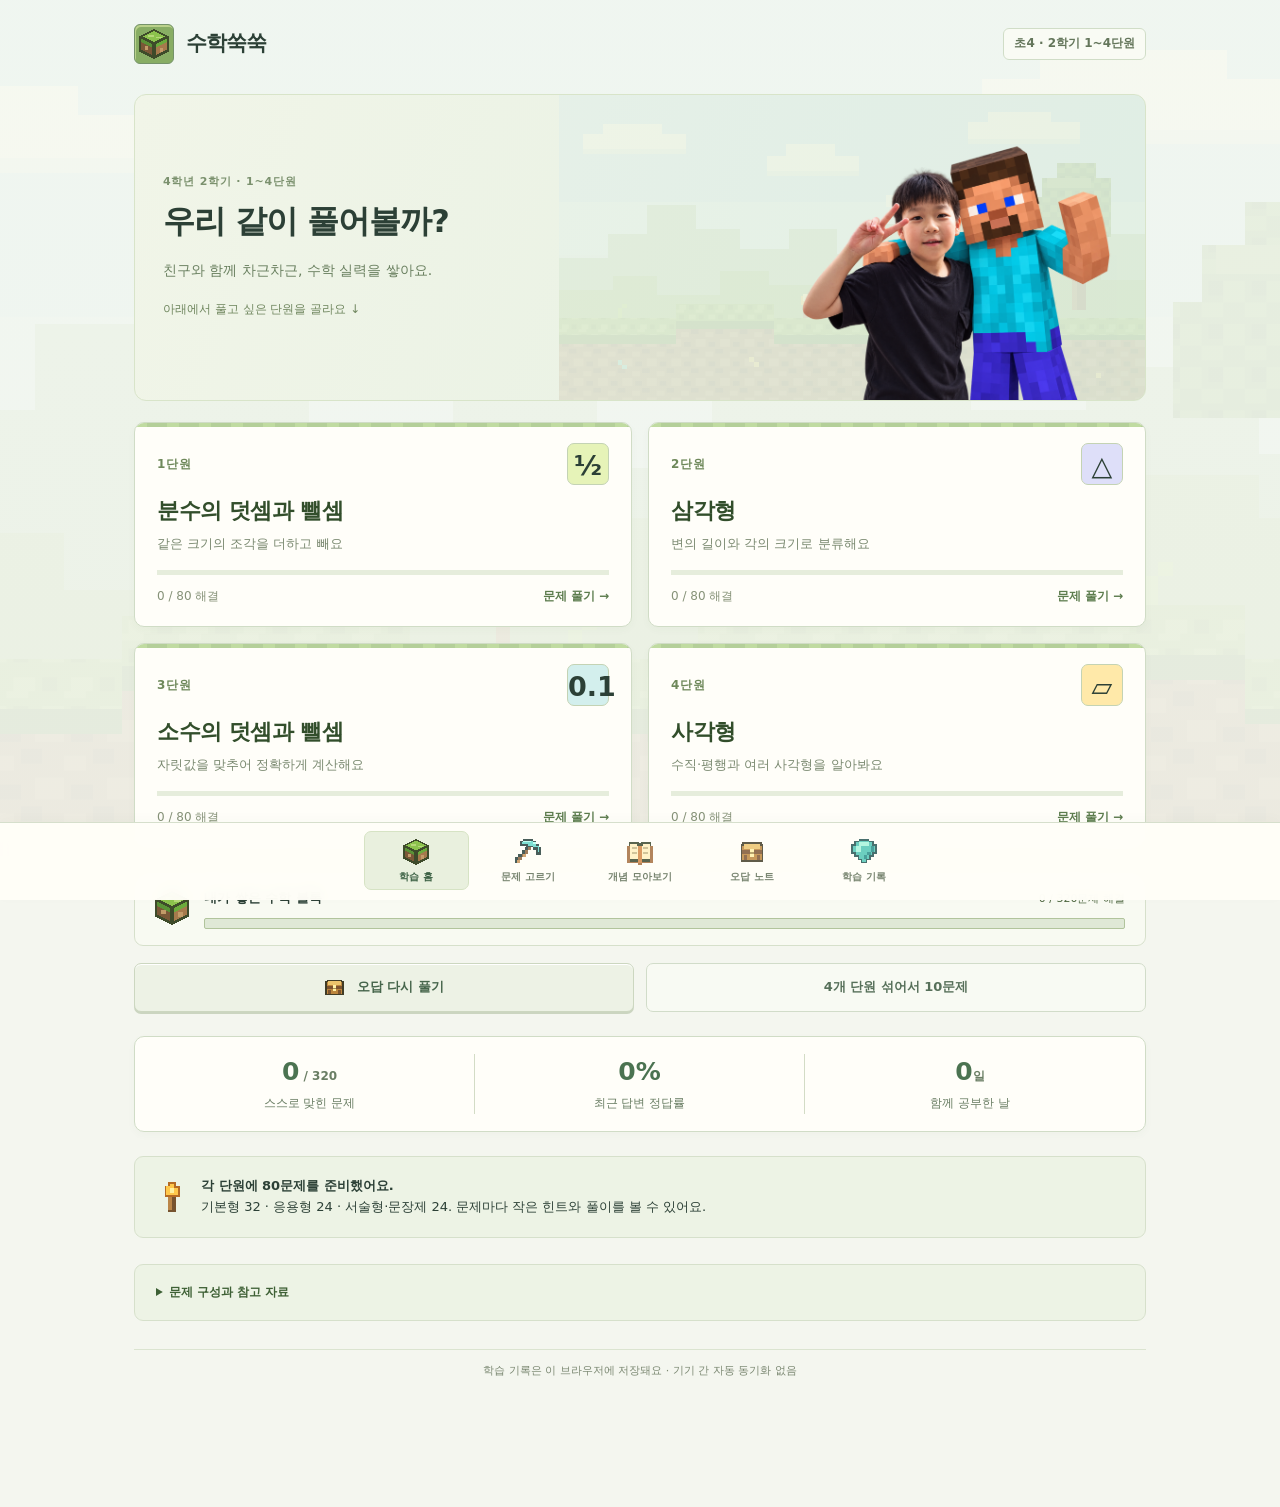
==== commit ee03d48d: "Welcome the learner with a friendly shoulder-to-shoulder portrait of the child and block character" ====
--- a/index.html
+++ b/index.html
@@ -1,4 +1,4 @@
 <!doctype html>
 <html lang="ko"><head><meta charset="utf-8"><meta name="viewport" content="width=device-width,initial-scale=1,viewport-fit=cover"><meta name="theme-color" content="#f4f6ef"><meta name="description" content="초등 4학년 2학기 1~4단원. 분수·삼각형·소수·사각형의 기본형, 응용형, 문장제 총 320문제와 640단계 힌트."><link rel="icon" href="./icon.svg" type="image/svg+xml"><link rel="manifest" href="./manifest.webmanifest"><title>수학쑥쑥 · 4학년 2학기 수학 월드</title><style>
 :root{--bg:#f5f6ef;--ink:#213c36;--muted:#667a71;--green:#285d49;--lime:#dbef9a;--border:#dfe5d9;--white:#fffef9}*{box-sizing:border-box}body{margin:0;color:var(--ink);background:var(--bg);font-family:system-ui,-apple-system,'Noto Sans KR',sans-serif;font-size:16px;line-height:1.6}button,input{font:inherit}button{cursor:pointer;color:inherit;-webkit-tap-highlight-color:transparent}button:disabled{cursor:default}button:focus-visible,a:focus-visible,input:focus-visible{outline:3px solid #c0792e;outline-offset:4px}button{touch-action:manipulation}header{max-width:1080px;margin:auto;padding:25px 34px 19px;display:flex;align-items:center;justify-content:space-between}.logo{display:flex;align-items:center;gap:10px;background:none;border:0;font-weight:850;font-size:21px;padding:0;letter-spacing:-1px}.logo-mark{background:var(--green);color:var(--lime);height:36px;width:36px;display:grid;place-items:center;border-radius:12px;font-size:24px}.tag{font-size:12px;background:#e6ecdF;padding:5px 11px;border-radius:20px;color:#526a5b}.container{max-width:1080px;margin:auto;padding:12px 34px 115px}h1,h2,h3,p{margin-top:0}h1{font-size:42px;line-height:1.3;letter-spacing:-1.6px;font-weight:800}h2{font-size:24px;letter-spacing:-.8px;line-height:1.4}h3{font-size:18px;letter-spacing:-.5px}.muted{color:var(--muted)}.eyebrow{font-size:12px;letter-spacing:1.8px;text-transform:uppercase;font-weight:800;color:#627f57;margin-bottom:15px}.hero{border:1px solid #d6e2c7;background:#e8efd9;border-radius:28px;padding:34px 36px;position:relative;overflow:hidden;min-height:260px;display:grid;grid-template-columns:1.3fr 1fr;gap:24px}.hero p{margin-bottom:23px;max-width:420px}.hero-art{display:grid;place-items:center;position:relative}.hero-art svg{width:100%;max-width:300px;overflow:visible}.btn{border:0;border-radius:14px;background:var(--green);color:white;padding:13px 20px;min-height:48px;font-weight:700;display:inline-flex;align-items:center;justify-content:center;gap:12px}.btn.secondary{background:#e8eedf;color:var(--green)}.btn.ghost{background:none;border:1px solid #cbd7c5;color:var(--ink)}.btn:disabled{background:#dce2d6;color:#6b786d}.row{display:flex;align-items:center;justify-content:space-between;gap:16px}.section{margin-top:32px}.section .row h2{margin:0}.section .row{margin-bottom:17px}.section .row small{font-size:12px;color:var(--muted)}.topic-grid{display:grid;grid-template-columns:repeat(3,1fr);gap:15px}.topic-card{background:var(--white);border:1px solid var(--border);border-radius:22px;padding:23px;text-align:left;transition:transform .15s,box-shadow .15s;position:relative}.topic-card:hover{transform:translateY(-3px);box-shadow:0 7px 20px #213c360b}.topic-card .icon{display:grid;place-items:center;height:52px;width:52px;border-radius:16px;font-size:32px;font-weight:650;margin-bottom:20px}.topic-card h3{margin-bottom:5px}.topic-card p{font-size:13px;color:var(--muted);margin-bottom:19px}.topic-card .arrow{position:absolute;right:22px;top:32px;font-size:19px;color:#839085}.mini-progress{height:5px;background:#ecf0e6;border-radius:10px;overflow:hidden}.mini-progress span{height:100%;background:#78a16a;display:block;border-radius:10px}.card-footer{font-size:11px;color:var(--muted);margin-top:9px;display:flex;justify-content:space-between}.stats{display:grid;grid-template-columns:repeat(3,1fr);background:var(--white);border:1px solid var(--border);border-radius:20px;margin-top:20px;padding:20px}.stat{text-align:center;border-right:1px solid var(--border)}.stat:last-child{border:0}.stat b{font-size:25px;display:block;line-height:1.4}.stat span{font-size:12px;color:var(--muted)}.note{display:flex;gap:14px;align-items:center;border:1px solid var(--border);border-radius:18px;padding:19px 22px;background:#edf0e5;font-size:13px;margin-top:24px}.note p{margin:0}.note strong{display:block}.bottom-nav{position:fixed;bottom:0;left:0;right:0;padding:8px 10px max(10px,env(safe-area-inset-bottom));background:#fffef9f5;border-top:1px solid var(--border);display:flex;justify-content:center;gap:clamp(10px,7vw,80px);z-index:10;backdrop-filter:blur(12px)}.nav-item{border:0;background:none;padding:4px 10px;color:#758176;min-width:65px;font-size:11px;display:grid;justify-items:center;gap:2px}.nav-item span{font-size:22px;line-height:1.3}.nav-item.active{color:var(--green);font-weight:850}.nav-item.active span{background:#e6efce;border-radius:10px;width:44px}.back{background:none;border:0;padding:8px 0;font-size:14px;color:var(--muted);margin-bottom:18px}.topic-hero{display:flex;align-items:center;gap:18px;margin-bottom:23px}.topic-hero .icon{font-size:43px;width:78px;height:78px;border-radius:23px;display:grid;place-items:center;flex-shrink:0}.topic-hero h1{font-size:32px;margin-bottom:4px}.topic-hero p{margin:0;font-size:14px}.concept-grid{display:grid;grid-template-columns:1fr 1fr;gap:14px}.concept{border:1px solid var(--border);border-radius:20px;padding:22px;background:var(--white)}.concept .num{font-size:11px;color:#749162;letter-spacing:2px;font-weight:800;margin-bottom:6px}.concept h3{margin-bottom:9px}.concept p{font-size:15px;margin:0;color:#4e6257;line-height:1.85}.practice-bar{background:#e5eed3;border-radius:20px;margin-top:23px;padding:23px;display:flex;align-items:center;justify-content:space-between;gap:20px}.practice-bar p{margin:0;font-size:13px}.practice-bar h3{margin-bottom:5px}.lab{background:#fffef9;border:1px solid var(--border);border-radius:22px;padding:24px;margin-top:20px}.lab svg{display:block;max-width:320px;width:100%;height:185px;margin:auto}.lab label{display:block;font-size:14px}.lab input{width:100%;accent-color:var(--green);margin:18px 0;height:30px}.lab .row{justify-content:center;flex-wrap:wrap;gap:8px}.lab .btn{font-size:13px;padding:10px 14px}.quiz-wrap{max-width:700px;margin:0 auto}.quiz-top{font-size:13px;margin-bottom:13px}.progress{height:7px;background:#e0e8d4;border-radius:8px;overflow:hidden;margin-bottom:24px}.progress span{height:100%;background:#74995e;display:block;transition:width .2s}.question{background:var(--white);border:1px solid var(--border);border-radius:25px;padding:29px}.pill{display:inline-block;background:#eef2e5;color:#5b724f;border-radius:8px;padding:3px 9px;font-size:11px;font-weight:700}.question h2{margin:19px 0 22px;font-size:23px;line-height:1.65;word-break:keep-all}.diagram{background:#f3f5eb;border:1px solid #e6ebdb;border-radius:18px;margin:0 0 23px;padding:13px}.diagram svg{width:100%;height:165px;display:block}.diagram small{display:block;text-align:center;font-size:10px;color:#7e8979}.options{display:grid;gap:10px}.option{width:100%;text-align:left;display:flex;align-items:center;gap:13px;border:1.5px solid #dce3d3;border-radius:14px;padding:15px;background:#fffef9;min-height:58px;font-weight:600}.option .letter{border:1px solid #dce3d3;border-radius:9px;width:29px;height:29px;display:grid;place-items:center;flex-shrink:0;font-size:13px}.option.selected{background:#eef5de;border-color:#58815b}.option.selected .letter{background:#285d49;color:#fff;border-color:#285d49}.option.good{border-color:#6f9f69;background:#eaf5e2}.option.bad{border-color:#cc815e;background:#fff0e7}.number-entry{display:flex;align-items:center;justify-content:center;gap:12px;padding:19px 0}.number-entry input{width:145px;border:2px solid #cddabb;border-radius:16px;padding:15px;text-align:center;font-size:30px;color:var(--ink);background:#fcfdf6;max-width:70%}.quiz-actions{display:flex;justify-content:space-between;gap:12px;margin-top:22px}.quiz-actions .btn{flex:1}.hint{font-size:14px;background:#fff4d3;padding:13px 16px;border-radius:12px;margin-top:15px}.feedback{margin-top:20px;border-radius:18px;padding:22px;background:#edf4e1;border:1px solid #d6e4c5}.feedback.wrong{background:#fff2e7;border-color:#efd8c3}.feedback h3{margin-bottom:9px}.feedback .answer{font-weight:750;margin-bottom:16px}.steps{padding:0;list-style:none;counter-reset:step;margin:0}.steps li{counter-increment:step;position:relative;padding-left:32px;margin-top:13px;font-size:14px;line-height:1.8}.steps li:before{content:counter(step);position:absolute;left:0;top:1px;width:22px;height:22px;border-radius:50%;background:#ffffffba;text-align:center;font-weight:800;font-size:12px}.empty{text-align:center;background:#fffef9;border:1px solid var(--border);border-radius:24px;padding:38px 24px;margin-top:23px}.empty .big{font-size:52px;margin-bottom:15px}.empty h2{margin-bottom:10px}.empty p{font-size:14px;color:var(--muted)}.record-list{display:grid;gap:12px;margin-top:24px}.record{padding:21px;background:var(--white);border:1px solid var(--border);border-radius:18px}.record p{margin:10px 0;font-size:15px}.record .row{margin:0}.record .btn{font-size:13px;padding:9px 13px;min-height:42px}.result{max-width:620px;margin:20px auto;text-align:center}.result .score{font-size:64px;line-height:1.4;letter-spacing:-3px;font-weight:800}.result .score span{font-size:24px;color:var(--muted);letter-spacing:0}.result-list{margin:23px 0;text-align:left}.result-list div{padding:13px 0;border-bottom:1px solid var(--border);font-size:13px;display:flex;gap:10px}.settings{margin-top:25px;font-size:12px;color:var(--muted);text-align:center}.link{border:0;background:none;text-decoration:underline;font-size:12px;padding:8px;color:var(--muted)}.toast{position:fixed;bottom:90px;left:50%;transform:translateX(-50%);background:#213c36;color:white;border-radius:12px;padding:12px 18px;font-size:13px;z-index:30;max-width:90%;width:max-content}.danger{background:#fff1e6!important;color:#9a4f35!important}.sr-only{position:absolute;width:1px;height:1px;overflow:hidden;clip:rect(0,0,0,0)}dialog{border:1px solid var(--border);border-radius:22px;background:var(--white);color:var(--ink);max-width:420px;width:90%;padding:26px}dialog::backdrop{background:#213c365c}dialog p{font-size:14px}footer{margin-top:28px;color:#7b8779;font-size:11px;text-align:center}@media(min-width:900px){.hero-art{padding-right:20px}.hero{min-height:290px}}@media(max-width:650px){header{padding:20px 20px 12px}.container{padding:10px 20px 110px}.logo{font-size:19px}.tag{font-size:10px}h1{font-size:31px}.hero{padding:26px 24px;grid-template-columns:1fr;gap:0;min-height:0}.hero h1{position:relative;z-index:1;max-width:260px}.hero p{font-size:13px;max-width:245px;position:relative;z-index:1}.hero-art{position:absolute;right:-22px;bottom:10px;width:150px;opacity:.7;pointer-events:none}.hero .btn{position:relative;z-index:2}.eyebrow{font-size:10px;margin-bottom:12px;letter-spacing:1.2px}.topic-grid{grid-template-columns:1fr 1fr;gap:11px}.topic-card{padding:18px 15px;border-radius:19px}.topic-card .icon{width:44px;height:44px;border-radius:13px;font-size:27px;margin-bottom:17px}.topic-card h3{font-size:16px}.topic-card p{font-size:11px;min-height:18px;letter-spacing:-.4px}.topic-card .arrow{right:15px;top:24px;font-size:16px}.card-footer{font-size:10px}.section{margin-top:27px}.section h2{font-size:21px}.section .row small{font-size:10px}.stats{padding:16px 4px;border-radius:18px}.stat b{font-size:23px}.stat span{font-size:11px}.note{padding:16px;font-size:12px}.concept-grid{grid-template-columns:1fr}.concept{padding:21px}.topic-hero h1{font-size:27px}.topic-hero .icon{width:64px;height:64px;font-size:35px;border-radius:19px}.topic-hero p{font-size:12px}.practice-bar{align-items:stretch;flex-direction:column;gap:15px;padding:21px}.question{padding:22px 18px;border-radius:21px}.question h2{font-size:20px}.option{font-size:14px;padding:13px 12px}.quiz-actions .btn{font-size:14px;padding:12px 10px}.feedback{padding:19px 16px}.nav-item{min-width:58px}.record{padding:18px}.lab{padding:20px}.row.wrap{flex-wrap:wrap}.result .score{font-size:57px}}@media(prefers-reduced-motion:reduce){*{transition:none!important;scroll-behavior:auto!important}}
-.hint-title{display:block;font-size:14px;margin-bottom:9px}.hint-steps{margin:0;padding-left:21px;line-height:1.85}.hint-steps li+li{margin-top:12px}</style><link rel="stylesheet" href="./block-theme.css?v=unit-v2"></head><body><header><button class="logo" onclick="App.go('home')" aria-label="수학쑥쑥 홈"><span class="logo-mark"><svg class="ui-icon" viewBox="0 0 16 16" aria-hidden="true" focusable="false" shape-rendering="crispEdges" xmlns="http://www.w3.org/2000/svg"><path fill="#3e4b2a" d="M8 0l8 4v8l-8 4-8-4V4z"/><path fill="#8cc24d" d="M8 1l6 3-6 3-6-3z"/><path fill="#7b5837" d="M1 5l6 3v6l-6-3z"/><path fill="#a67a4c" d="M9 8l6-3v6l-6 3z"/><path fill="#5a9236" d="M1 5l6 3v2L1 7z"/><path fill="#6baa3c" d="M9 8l6-3v2l-6 3z"/><path fill="#b5d878" d="M5 3h3v1H5zm4 1h3v1H9z"/><path fill="#c39b68" d="M3 9h2v2H3zm8 1h2v2h-2z"/></svg></span>수학쑥쑥</button><span class="tag">초4 · 2학기 1~4단원</span></header><main class="container" id="app" tabindex="-1"></main><nav class="bottom-nav" aria-label="메인 메뉴"><button class="nav-item" data-nav="home" onclick="App.go('home')"><span><svg class="ui-icon" viewBox="0 0 16 16" aria-hidden="true" focusable="false" shape-rendering="crispEdges" xmlns="http://www.w3.org/2000/svg"><path fill="#3e4b2a" d="M8 0l8 4v8l-8 4-8-4V4z"/><path fill="#8cc24d" d="M8 1l6 3-6 3-6-3z"/><path fill="#7b5837" d="M1 5l6 3v6l-6-3z"/><path fill="#a67a4c" d="M9 8l6-3v6l-6 3z"/><path fill="#5a9236" d="M1 5l6 3v2L1 7z"/><path fill="#6baa3c" d="M9 8l6-3v2l-6 3z"/><path fill="#b5d878" d="M5 3h3v1H5zm4 1h3v1H9z"/><path fill="#c39b68" d="M3 9h2v2H3zm8 1h2v2h-2z"/></svg></span>학습 홈</button><button class="nav-item" data-nav="practice" onclick="App.go('practice')"><span><svg class="ui-icon" viewBox="0 0 16 16" aria-hidden="true" focusable="false" shape-rendering="crispEdges" xmlns="http://www.w3.org/2000/svg"><path fill="#243e3a" d="M5 0h6v1h2v2h2v2h1v5h-3V7h-2V5H9v2H7v2H5v2H3v2H1v2H0v-4h2V9h2V7h2V5h1V4H3V1h2z"/><path fill="#8a613b" d="M8 5h2v2H8v2H6v2H4v2H2v-2h2V9h2V7h2z"/><path fill="#c99558" d="M1 13h2v2H1zM5 9h2v2H5z"/><path fill="#64d9cb" d="M5 1h6v1h2v2h2v4h-1V5h-3V4H8V3H4V2h1z"/><path fill="#b5fff0" d="M5 1h5v1H5zm6 1h2v1h-2z"/></svg></span>문제 고르기</button><button class="nav-item" data-nav="concepts" onclick="App.go('concepts')"><span><svg class="ui-icon" viewBox="0 0 16 16" aria-hidden="true" focusable="false" shape-rendering="crispEdges" xmlns="http://www.w3.org/2000/svg"><path fill="#39462d" d="M1 2h6l1 1 1-1h6v12H9l-1 1-1-1H1z"/><path fill="#a46d3d" d="M0 4h2v10h5v1h2v-1h5V4h2v11H9v1H7v-1H0z"/><path fill="#fff0be" d="M2 3h4v1h1v8H2zm8 0h4v9H9V4h1z"/><path fill="#c7b987" d="M3 5h3v1H3zm0 3h3v1H3zm7-3h3v1h-3zm0 3h3v1h-3z"/><path fill="#d38644" d="M7 4h2v11H7z"/></svg></span>개념 모아보기</button><button class="nav-item" data-nav="review" onclick="App.go('review')"><span><svg class="ui-icon" viewBox="0 0 16 16" aria-hidden="true" focusable="false" shape-rendering="crispEdges" xmlns="http://www.w3.org/2000/svg"><path fill="#403c26" d="M2 2h12v1h1v11H1V3h1z"/><path fill="#bc853c" d="M2 4h12v9H2z"/><path fill="#ecc36b" d="M3 3h10v3H3z"/><path fill="#7d542f" d="M2 7h12v2H2zM3 10h2v3H3zm8 0h2v3h-2z"/><path fill="#fff0a5" d="M7 6h2v5H7z"/><path fill="#a8904f" d="M7 8h2v1H7z"/></svg></span>오답 노트</button><button class="nav-item" data-nav="stats" onclick="App.go('stats')"><span><svg class="ui-icon" viewBox="0 0 16 16" aria-hidden="true" focusable="false" shape-rendering="crispEdges" xmlns="http://www.w3.org/2000/svg"><path fill="#245452" d="M5 0h6v1h3v2h2v6h-2v2h-2v2h-2v2H6v-2H4v-2H2V9H0V3h2V1h3z"/><path fill="#4fc6b5" d="M5 1h6v1h2v2h2v4h-2v2h-2v2H9v2H7v-2H5v-2H3V8H1V4h2V2h2z"/><path fill="#a5f4db" d="M5 2h6v2H5zM3 4h3v4H3z"/><path fill="#258d88" d="M12 4h2v4h-2v2h-2v2H8v-2h2V8h2z"/></svg></span>학습 기록</button></nav><dialog id="reset-dialog"><h2>학습 기록을 지울까요?</h2><p>푼 문제, 오답 노트, 학습 날짜가 모두 삭제돼요. 삭제한 기록은 되돌릴 수 없어요.</p><div class="row"><button class="btn secondary" onclick="this.closest('dialog').close()">취소</button><button class="btn danger" onclick="App.reset()">모두 지우기</button></div></dialog><script src="content.js?v=unit-v2"></script><script src="engine.js?v=unit-v2"></script><script src="app.js?v=unit-v2"></script></body></html>
+.hint-title{display:block;font-size:14px;margin-bottom:9px}.hint-steps{margin:0;padding-left:21px;line-height:1.85}.hint-steps li+li{margin-top:12px}</style><link rel="stylesheet" href="./block-theme.css?v=friends-v1"></head><body><header><button class="logo" onclick="App.go('home')" aria-label="수학쑥쑥 홈"><span class="logo-mark"><svg class="ui-icon" viewBox="0 0 16 16" aria-hidden="true" focusable="false" shape-rendering="crispEdges" xmlns="http://www.w3.org/2000/svg"><path fill="#3e4b2a" d="M8 0l8 4v8l-8 4-8-4V4z"/><path fill="#8cc24d" d="M8 1l6 3-6 3-6-3z"/><path fill="#7b5837" d="M1 5l6 3v6l-6-3z"/><path fill="#a67a4c" d="M9 8l6-3v6l-6 3z"/><path fill="#5a9236" d="M1 5l6 3v2L1 7z"/><path fill="#6baa3c" d="M9 8l6-3v2l-6 3z"/><path fill="#b5d878" d="M5 3h3v1H5zm4 1h3v1H9z"/><path fill="#c39b68" d="M3 9h2v2H3zm8 1h2v2h-2z"/></svg></span>수학쑥쑥</button><span class="tag">초4 · 2학기 1~4단원</span></header><main class="container" id="app" tabindex="-1"></main><nav class="bottom-nav" aria-label="메인 메뉴"><button class="nav-item" data-nav="home" onclick="App.go('home')"><span><svg class="ui-icon" viewBox="0 0 16 16" aria-hidden="true" focusable="false" shape-rendering="crispEdges" xmlns="http://www.w3.org/2000/svg"><path fill="#3e4b2a" d="M8 0l8 4v8l-8 4-8-4V4z"/><path fill="#8cc24d" d="M8 1l6 3-6 3-6-3z"/><path fill="#7b5837" d="M1 5l6 3v6l-6-3z"/><path fill="#a67a4c" d="M9 8l6-3v6l-6 3z"/><path fill="#5a9236" d="M1 5l6 3v2L1 7z"/><path fill="#6baa3c" d="M9 8l6-3v2l-6 3z"/><path fill="#b5d878" d="M5 3h3v1H5zm4 1h3v1H9z"/><path fill="#c39b68" d="M3 9h2v2H3zm8 1h2v2h-2z"/></svg></span>학습 홈</button><button class="nav-item" data-nav="practice" onclick="App.go('practice')"><span><svg class="ui-icon" viewBox="0 0 16 16" aria-hidden="true" focusable="false" shape-rendering="crispEdges" xmlns="http://www.w3.org/2000/svg"><path fill="#243e3a" d="M5 0h6v1h2v2h2v2h1v5h-3V7h-2V5H9v2H7v2H5v2H3v2H1v2H0v-4h2V9h2V7h2V5h1V4H3V1h2z"/><path fill="#8a613b" d="M8 5h2v2H8v2H6v2H4v2H2v-2h2V9h2V7h2z"/><path fill="#c99558" d="M1 13h2v2H1zM5 9h2v2H5z"/><path fill="#64d9cb" d="M5 1h6v1h2v2h2v4h-1V5h-3V4H8V3H4V2h1z"/><path fill="#b5fff0" d="M5 1h5v1H5zm6 1h2v1h-2z"/></svg></span>문제 고르기</button><button class="nav-item" data-nav="concepts" onclick="App.go('concepts')"><span><svg class="ui-icon" viewBox="0 0 16 16" aria-hidden="true" focusable="false" shape-rendering="crispEdges" xmlns="http://www.w3.org/2000/svg"><path fill="#39462d" d="M1 2h6l1 1 1-1h6v12H9l-1 1-1-1H1z"/><path fill="#a46d3d" d="M0 4h2v10h5v1h2v-1h5V4h2v11H9v1H7v-1H0z"/><path fill="#fff0be" d="M2 3h4v1h1v8H2zm8 0h4v9H9V4h1z"/><path fill="#c7b987" d="M3 5h3v1H3zm0 3h3v1H3zm7-3h3v1h-3zm0 3h3v1h-3z"/><path fill="#d38644" d="M7 4h2v11H7z"/></svg></span>개념 모아보기</button><button class="nav-item" data-nav="review" onclick="App.go('review')"><span><svg class="ui-icon" viewBox="0 0 16 16" aria-hidden="true" focusable="false" shape-rendering="crispEdges" xmlns="http://www.w3.org/2000/svg"><path fill="#403c26" d="M2 2h12v1h1v11H1V3h1z"/><path fill="#bc853c" d="M2 4h12v9H2z"/><path fill="#ecc36b" d="M3 3h10v3H3z"/><path fill="#7d542f" d="M2 7h12v2H2zM3 10h2v3H3zm8 0h2v3h-2z"/><path fill="#fff0a5" d="M7 6h2v5H7z"/><path fill="#a8904f" d="M7 8h2v1H7z"/></svg></span>오답 노트</button><button class="nav-item" data-nav="stats" onclick="App.go('stats')"><span><svg class="ui-icon" viewBox="0 0 16 16" aria-hidden="true" focusable="false" shape-rendering="crispEdges" xmlns="http://www.w3.org/2000/svg"><path fill="#245452" d="M5 0h6v1h3v2h2v6h-2v2h-2v2h-2v2H6v-2H4v-2H2V9H0V3h2V1h3z"/><path fill="#4fc6b5" d="M5 1h6v1h2v2h2v4h-2v2h-2v2H9v2H7v-2H5v-2H3V8H1V4h2V2h2z"/><path fill="#a5f4db" d="M5 2h6v2H5zM3 4h3v4H3z"/><path fill="#258d88" d="M12 4h2v4h-2v2h-2v2H8v-2h2V8h2z"/></svg></span>학습 기록</button></nav><dialog id="reset-dialog"><h2>학습 기록을 지울까요?</h2><p>푼 문제, 오답 노트, 학습 날짜가 모두 삭제돼요. 삭제한 기록은 되돌릴 수 없어요.</p><div class="row"><button class="btn secondary" onclick="this.closest('dialog').close()">취소</button><button class="btn danger" onclick="App.reset()">모두 지우기</button></div></dialog><script src="content.js?v=friends-v1"></script><script src="engine.js?v=friends-v1"></script><script src="app.js?v=friends-v1"></script></body></html>
--- a/block-theme.css
+++ b/block-theme.css
@@ -134,3 +134,10 @@
  .welcome-panel{padding:16px 17px;gap:9px;}.welcome-panel h1{font-size:24px;line-height:1.4;margin-bottom:7px;}.welcome-panel .eyebrow{font-size:10px;letter-spacing:.4px;}.welcome-panel p{font-size:11px;max-width:195px;line-height:1.8;}.welcome-character{width:66px;height:106px;}.home-units{margin-top:17px;}.unit-grid{gap:12px;}.topic-card.unit-card{padding:16px 14px;}.unit-card-top{margin-bottom:11px;}.unit-card-top .world-number{font-size:10px;}.unit-card-top .icon{width:32px;height:32px;font-size:23px;}.unit-card h3{font-size:17px;line-height:1.5;margin-bottom:8px;}.unit-card p{font-size:11px;min-height:35px;margin-bottom:12px;line-height:1.7;}.unit-card-bottom{font-size:10px;gap:3px;flex-wrap:wrap;margin-top:10px;}.unit-card-bottom strong{font-size:10px;}.quick-links{gap:10px;}.quick-links .btn{font-size:11px;padding:12px 8px;gap:7px;}.quick-links .ui-icon{width:18px;height:18px;}.world-progress{padding:14px;}.unit-picker-heading h1{font-size:26px;}.unit-picker-heading p{font-size:13px;}.selected-unit-heading{gap:12px;margin:3px 0 26px;}.selected-unit-icon{width:48px;height:48px;font-size:28px;border-radius:8px;}.selected-unit-heading h1{font-size:24px;}.selected-unit-heading .eyebrow{font-size:10px;}.selected-unit-heading p{font-size:12px;}.type-picker>.row{align-items:flex-start;flex-direction:column;gap:6px;margin-bottom:16px;}.type-picker h2{font-size:21px;}.type-picker .row small{font-size:11px;}.type-pick-grid{gap:12px;}.type-pick-card{padding:17px 14px;}.type-pick-card>strong{font-size:16px;}.type-pick-card>p{font-size:12px;min-height:40px;margin:7px 0 14px;}.type-pick-icon{width:34px;height:34px;margin-bottom:12px;}.type-pick-icon .ui-icon{width:24px;height:24px;}.type-pick-start{font-size:12px;}.type-pick-count{font-size:10px;}.unit-help-row{align-items:flex-start;flex-direction:column;gap:0;margin:17px 0 23px;}.unit-help-row small{font-size:11px;}.question-browser{padding:16px 13px;}.question-browser>summary{font-size:13px;}.topic-hero .icon{border-width:1px;border-radius:8px;box-shadow:none;}
 }
 @media(max-width:360px){.welcome-panel h1{font-size:22px;}.welcome-character{width:57px;height:98px;}.welcome-panel p{font-size:10px;}.unit-grid{gap:10px;}.topic-card.unit-card{padding:14px 12px;}.unit-card h3{font-size:16px;}.unit-card-bottom{flex-direction:column;align-items:flex-start;gap:3px;}.type-pick-card{padding:15px 12px;}.type-pick-card>strong{font-size:15px;}.type-pick-start{font-size:11px;}.selected-unit-heading h1{font-size:22px;}}
+/* 사진 속 아이와 블록 친구가 함께 맞이하는 환영 영역 */
+.welcome-panel.welcome-friends{position:relative;isolation:isolate;display:grid;grid-template-columns:minmax(0,1fr) minmax(230px,320px);align-items:center;gap:14px;padding:22px 28px 0;background:linear-gradient(110deg,#f1f5e8,#e5f0e2);overflow:hidden;}
+.welcome-friends::before{content:"";position:absolute;inset:0;z-index:-1;pointer-events:none;background:url("assets/adventure-world.svg") right bottom/auto 100% no-repeat;opacity:.13;}
+.welcome-friends-copy{padding-bottom:24px;}.welcome-friends .eyebrow{color:#7b916e;}.welcome-friends h1{font-size:32px;line-height:1.45;margin-bottom:13px;word-break:keep-all;}.welcome-friends p{font-size:14px;line-height:1.8;color:#6a8060;max-width:none;word-break:keep-all;}.friends-invitation{display:inline-block;font-size:12px;color:#70875f;margin-top:17px;}
+.welcome-friends-art{align-self:end;min-width:0;display:flex;align-items:flex-end;justify-content:center;}.welcome-friends-image{display:block;width:100%;max-width:310px;height:auto;aspect-ratio:1312/1199;object-fit:contain;object-position:center bottom;}
+@media(max-width:650px){.welcome-panel.welcome-friends{grid-template-columns:minmax(0,1fr);gap:0;padding:18px 15px 0;text-align:center;}.welcome-friends-copy{padding-bottom:0;}.welcome-friends .eyebrow{font-size:10px;margin-bottom:7px;}.welcome-friends h1{font-size:24px;line-height:1.4;margin-bottom:7px;}.welcome-friends p{font-size:12px;max-width:none;line-height:1.7;}.friends-invitation{font-size:11px;margin-top:9px;}.welcome-friends-art{margin-top:0;}.welcome-friends-image{width:226px;max-width:85%;}.welcome-friends::before{background-size:auto 210px;opacity:.1;}}
+@media(max-width:360px){.welcome-friends h1{font-size:22px;}.welcome-friends p{font-size:11px;}.welcome-friends-image{width:202px;}.friends-invitation{font-size:10px;}}
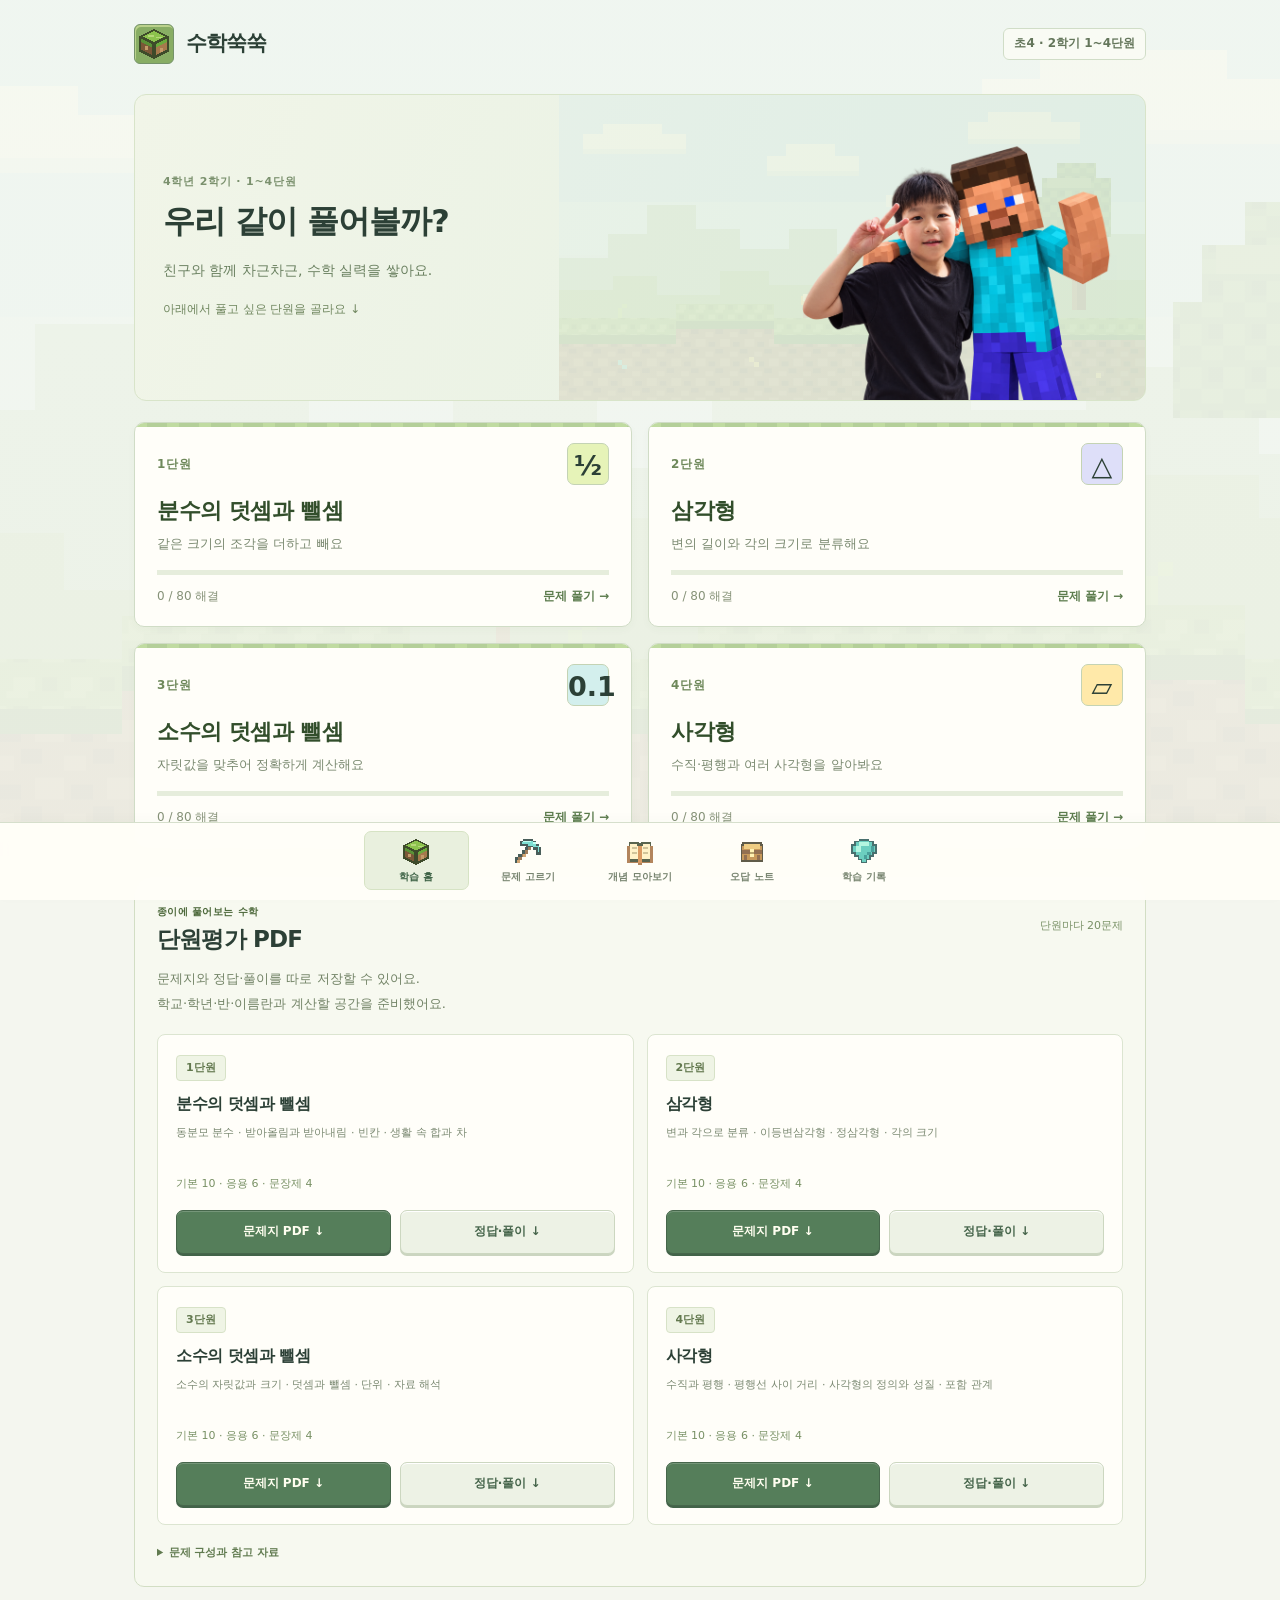
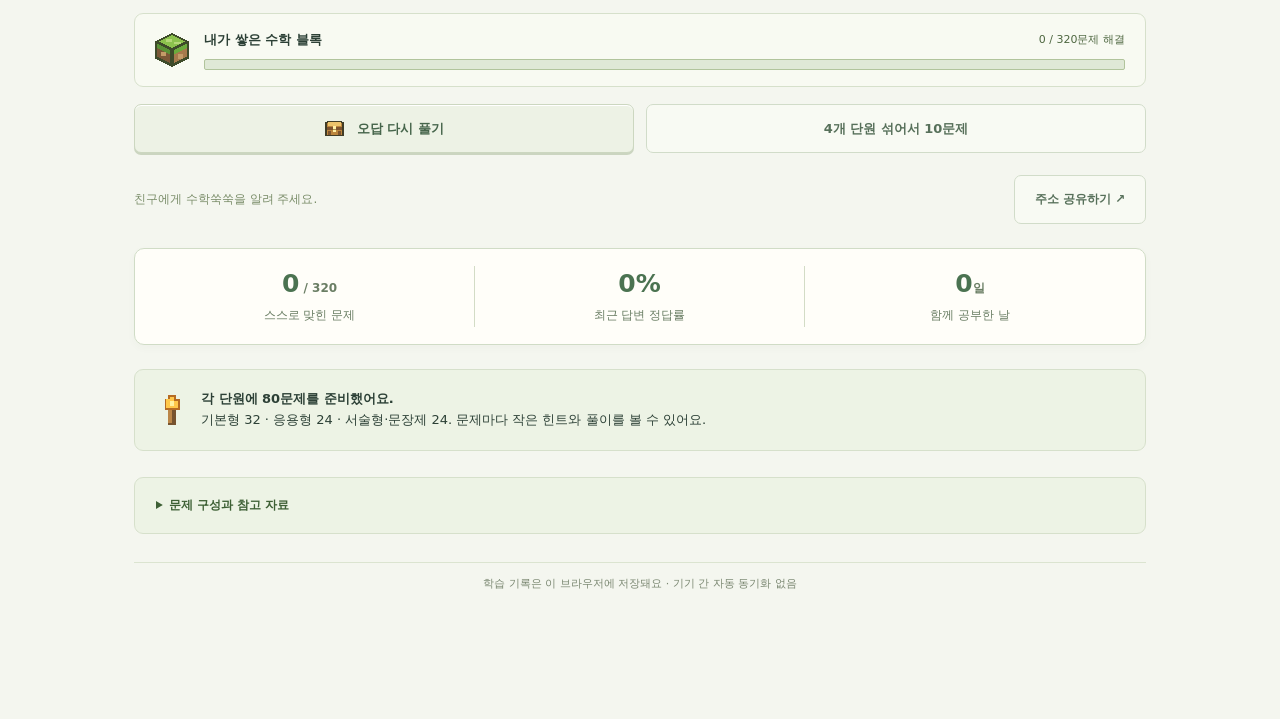
==== commit 290a9444: "Add share previews and downloadable 20-question practice assessments for units 1–4" ====
--- a/index.html
+++ b/index.html
@@ -1,4 +1,18 @@
 <!doctype html>
-<html lang="ko"><head><meta charset="utf-8"><meta name="viewport" content="width=device-width,initial-scale=1,viewport-fit=cover"><meta name="theme-color" content="#f4f6ef"><meta name="description" content="초등 4학년 2학기 1~4단원. 분수·삼각형·소수·사각형의 기본형, 응용형, 문장제 총 320문제와 640단계 힌트."><link rel="icon" href="./icon.svg" type="image/svg+xml"><link rel="manifest" href="./manifest.webmanifest"><title>수학쑥쑥 · 4학년 2학기 수학 월드</title><style>
+<html lang="ko"><head><meta charset="utf-8">
+<meta property="og:type" content="website">
+<meta property="og:locale" content="ko_KR">
+<meta property="og:site_name" content="수학쑥쑥">
+<meta property="og:title" content="수학쑥쑥 · 초4 수학 친구">
+<meta property="og:description" content="친구와 함께 배우는 4학년 2학기 수학! 1~4단원 문제와 힌트·풀이, 단원별 20문항 평가 PDF를 만나 보세요.">
+<meta property="og:url" content="https://ryugunwoo.github.io/shape-garden/">
+<meta property="og:image" content="https://ryugunwoo.github.io/shape-garden/assets/math-friends.png">
+<meta property="og:image:secure_url" content="https://ryugunwoo.github.io/shape-garden/assets/math-friends.png">
+<meta property="og:image:type" content="image/png">
+<meta property="og:image:width" content="1312">
+<meta property="og:image:height" content="1199">
+<meta property="og:image:alt" content="산에서 찍은 사진 속 아이와 블록 친구가 어깨동무하며 인사하는 수학쑥쑥 대표 이미지">
+<meta name="twitter:card" content="summary_large_image"><meta name="twitter:title" content="수학쑥쑥 · 초4 수학 친구"><meta name="twitter:description" content="친구와 함께 배우는 4학년 2학기 수학! 1~4단원 문제와 힌트·풀이, 단원별 20문항 평가 PDF를 만나 보세요."><meta name="twitter:image" content="https://ryugunwoo.github.io/shape-garden/assets/math-friends.png">
+<meta name="viewport" content="width=device-width,initial-scale=1,viewport-fit=cover"><meta name="theme-color" content="#f4f6ef"><meta name="description" content="초등 4학년 2학기 1~4단원. 분수·삼각형·소수·사각형의 기본형, 응용형, 문장제 총 320문제와 640단계 힌트."><link rel="icon" href="./icon.svg" type="image/svg+xml"><link rel="manifest" href="./manifest.webmanifest"><title>수학쑥쑥 · 4학년 2학기 수학 월드</title><style>
 :root{--bg:#f5f6ef;--ink:#213c36;--muted:#667a71;--green:#285d49;--lime:#dbef9a;--border:#dfe5d9;--white:#fffef9}*{box-sizing:border-box}body{margin:0;color:var(--ink);background:var(--bg);font-family:system-ui,-apple-system,'Noto Sans KR',sans-serif;font-size:16px;line-height:1.6}button,input{font:inherit}button{cursor:pointer;color:inherit;-webkit-tap-highlight-color:transparent}button:disabled{cursor:default}button:focus-visible,a:focus-visible,input:focus-visible{outline:3px solid #c0792e;outline-offset:4px}button{touch-action:manipulation}header{max-width:1080px;margin:auto;padding:25px 34px 19px;display:flex;align-items:center;justify-content:space-between}.logo{display:flex;align-items:center;gap:10px;background:none;border:0;font-weight:850;font-size:21px;padding:0;letter-spacing:-1px}.logo-mark{background:var(--green);color:var(--lime);height:36px;width:36px;display:grid;place-items:center;border-radius:12px;font-size:24px}.tag{font-size:12px;background:#e6ecdF;padding:5px 11px;border-radius:20px;color:#526a5b}.container{max-width:1080px;margin:auto;padding:12px 34px 115px}h1,h2,h3,p{margin-top:0}h1{font-size:42px;line-height:1.3;letter-spacing:-1.6px;font-weight:800}h2{font-size:24px;letter-spacing:-.8px;line-height:1.4}h3{font-size:18px;letter-spacing:-.5px}.muted{color:var(--muted)}.eyebrow{font-size:12px;letter-spacing:1.8px;text-transform:uppercase;font-weight:800;color:#627f57;margin-bottom:15px}.hero{border:1px solid #d6e2c7;background:#e8efd9;border-radius:28px;padding:34px 36px;position:relative;overflow:hidden;min-height:260px;display:grid;grid-template-columns:1.3fr 1fr;gap:24px}.hero p{margin-bottom:23px;max-width:420px}.hero-art{display:grid;place-items:center;position:relative}.hero-art svg{width:100%;max-width:300px;overflow:visible}.btn{border:0;border-radius:14px;background:var(--green);color:white;padding:13px 20px;min-height:48px;font-weight:700;display:inline-flex;align-items:center;justify-content:center;gap:12px}.btn.secondary{background:#e8eedf;color:var(--green)}.btn.ghost{background:none;border:1px solid #cbd7c5;color:var(--ink)}.btn:disabled{background:#dce2d6;color:#6b786d}.row{display:flex;align-items:center;justify-content:space-between;gap:16px}.section{margin-top:32px}.section .row h2{margin:0}.section .row{margin-bottom:17px}.section .row small{font-size:12px;color:var(--muted)}.topic-grid{display:grid;grid-template-columns:repeat(3,1fr);gap:15px}.topic-card{background:var(--white);border:1px solid var(--border);border-radius:22px;padding:23px;text-align:left;transition:transform .15s,box-shadow .15s;position:relative}.topic-card:hover{transform:translateY(-3px);box-shadow:0 7px 20px #213c360b}.topic-card .icon{display:grid;place-items:center;height:52px;width:52px;border-radius:16px;font-size:32px;font-weight:650;margin-bottom:20px}.topic-card h3{margin-bottom:5px}.topic-card p{font-size:13px;color:var(--muted);margin-bottom:19px}.topic-card .arrow{position:absolute;right:22px;top:32px;font-size:19px;color:#839085}.mini-progress{height:5px;background:#ecf0e6;border-radius:10px;overflow:hidden}.mini-progress span{height:100%;background:#78a16a;display:block;border-radius:10px}.card-footer{font-size:11px;color:var(--muted);margin-top:9px;display:flex;justify-content:space-between}.stats{display:grid;grid-template-columns:repeat(3,1fr);background:var(--white);border:1px solid var(--border);border-radius:20px;margin-top:20px;padding:20px}.stat{text-align:center;border-right:1px solid var(--border)}.stat:last-child{border:0}.stat b{font-size:25px;display:block;line-height:1.4}.stat span{font-size:12px;color:var(--muted)}.note{display:flex;gap:14px;align-items:center;border:1px solid var(--border);border-radius:18px;padding:19px 22px;background:#edf0e5;font-size:13px;margin-top:24px}.note p{margin:0}.note strong{display:block}.bottom-nav{position:fixed;bottom:0;left:0;right:0;padding:8px 10px max(10px,env(safe-area-inset-bottom));background:#fffef9f5;border-top:1px solid var(--border);display:flex;justify-content:center;gap:clamp(10px,7vw,80px);z-index:10;backdrop-filter:blur(12px)}.nav-item{border:0;background:none;padding:4px 10px;color:#758176;min-width:65px;font-size:11px;display:grid;justify-items:center;gap:2px}.nav-item span{font-size:22px;line-height:1.3}.nav-item.active{color:var(--green);font-weight:850}.nav-item.active span{background:#e6efce;border-radius:10px;width:44px}.back{background:none;border:0;padding:8px 0;font-size:14px;color:var(--muted);margin-bottom:18px}.topic-hero{display:flex;align-items:center;gap:18px;margin-bottom:23px}.topic-hero .icon{font-size:43px;width:78px;height:78px;border-radius:23px;display:grid;place-items:center;flex-shrink:0}.topic-hero h1{font-size:32px;margin-bottom:4px}.topic-hero p{margin:0;font-size:14px}.concept-grid{display:grid;grid-template-columns:1fr 1fr;gap:14px}.concept{border:1px solid var(--border);border-radius:20px;padding:22px;background:var(--white)}.concept .num{font-size:11px;color:#749162;letter-spacing:2px;font-weight:800;margin-bottom:6px}.concept h3{margin-bottom:9px}.concept p{font-size:15px;margin:0;color:#4e6257;line-height:1.85}.practice-bar{background:#e5eed3;border-radius:20px;margin-top:23px;padding:23px;display:flex;align-items:center;justify-content:space-between;gap:20px}.practice-bar p{margin:0;font-size:13px}.practice-bar h3{margin-bottom:5px}.lab{background:#fffef9;border:1px solid var(--border);border-radius:22px;padding:24px;margin-top:20px}.lab svg{display:block;max-width:320px;width:100%;height:185px;margin:auto}.lab label{display:block;font-size:14px}.lab input{width:100%;accent-color:var(--green);margin:18px 0;height:30px}.lab .row{justify-content:center;flex-wrap:wrap;gap:8px}.lab .btn{font-size:13px;padding:10px 14px}.quiz-wrap{max-width:700px;margin:0 auto}.quiz-top{font-size:13px;margin-bottom:13px}.progress{height:7px;background:#e0e8d4;border-radius:8px;overflow:hidden;margin-bottom:24px}.progress span{height:100%;background:#74995e;display:block;transition:width .2s}.question{background:var(--white);border:1px solid var(--border);border-radius:25px;padding:29px}.pill{display:inline-block;background:#eef2e5;color:#5b724f;border-radius:8px;padding:3px 9px;font-size:11px;font-weight:700}.question h2{margin:19px 0 22px;font-size:23px;line-height:1.65;word-break:keep-all}.diagram{background:#f3f5eb;border:1px solid #e6ebdb;border-radius:18px;margin:0 0 23px;padding:13px}.diagram svg{width:100%;height:165px;display:block}.diagram small{display:block;text-align:center;font-size:10px;color:#7e8979}.options{display:grid;gap:10px}.option{width:100%;text-align:left;display:flex;align-items:center;gap:13px;border:1.5px solid #dce3d3;border-radius:14px;padding:15px;background:#fffef9;min-height:58px;font-weight:600}.option .letter{border:1px solid #dce3d3;border-radius:9px;width:29px;height:29px;display:grid;place-items:center;flex-shrink:0;font-size:13px}.option.selected{background:#eef5de;border-color:#58815b}.option.selected .letter{background:#285d49;color:#fff;border-color:#285d49}.option.good{border-color:#6f9f69;background:#eaf5e2}.option.bad{border-color:#cc815e;background:#fff0e7}.number-entry{display:flex;align-items:center;justify-content:center;gap:12px;padding:19px 0}.number-entry input{width:145px;border:2px solid #cddabb;border-radius:16px;padding:15px;text-align:center;font-size:30px;color:var(--ink);background:#fcfdf6;max-width:70%}.quiz-actions{display:flex;justify-content:space-between;gap:12px;margin-top:22px}.quiz-actions .btn{flex:1}.hint{font-size:14px;background:#fff4d3;padding:13px 16px;border-radius:12px;margin-top:15px}.feedback{margin-top:20px;border-radius:18px;padding:22px;background:#edf4e1;border:1px solid #d6e4c5}.feedback.wrong{background:#fff2e7;border-color:#efd8c3}.feedback h3{margin-bottom:9px}.feedback .answer{font-weight:750;margin-bottom:16px}.steps{padding:0;list-style:none;counter-reset:step;margin:0}.steps li{counter-increment:step;position:relative;padding-left:32px;margin-top:13px;font-size:14px;line-height:1.8}.steps li:before{content:counter(step);position:absolute;left:0;top:1px;width:22px;height:22px;border-radius:50%;background:#ffffffba;text-align:center;font-weight:800;font-size:12px}.empty{text-align:center;background:#fffef9;border:1px solid var(--border);border-radius:24px;padding:38px 24px;margin-top:23px}.empty .big{font-size:52px;margin-bottom:15px}.empty h2{margin-bottom:10px}.empty p{font-size:14px;color:var(--muted)}.record-list{display:grid;gap:12px;margin-top:24px}.record{padding:21px;background:var(--white);border:1px solid var(--border);border-radius:18px}.record p{margin:10px 0;font-size:15px}.record .row{margin:0}.record .btn{font-size:13px;padding:9px 13px;min-height:42px}.result{max-width:620px;margin:20px auto;text-align:center}.result .score{font-size:64px;line-height:1.4;letter-spacing:-3px;font-weight:800}.result .score span{font-size:24px;color:var(--muted);letter-spacing:0}.result-list{margin:23px 0;text-align:left}.result-list div{padding:13px 0;border-bottom:1px solid var(--border);font-size:13px;display:flex;gap:10px}.settings{margin-top:25px;font-size:12px;color:var(--muted);text-align:center}.link{border:0;background:none;text-decoration:underline;font-size:12px;padding:8px;color:var(--muted)}.toast{position:fixed;bottom:90px;left:50%;transform:translateX(-50%);background:#213c36;color:white;border-radius:12px;padding:12px 18px;font-size:13px;z-index:30;max-width:90%;width:max-content}.danger{background:#fff1e6!important;color:#9a4f35!important}.sr-only{position:absolute;width:1px;height:1px;overflow:hidden;clip:rect(0,0,0,0)}dialog{border:1px solid var(--border);border-radius:22px;background:var(--white);color:var(--ink);max-width:420px;width:90%;padding:26px}dialog::backdrop{background:#213c365c}dialog p{font-size:14px}footer{margin-top:28px;color:#7b8779;font-size:11px;text-align:center}@media(min-width:900px){.hero-art{padding-right:20px}.hero{min-height:290px}}@media(max-width:650px){header{padding:20px 20px 12px}.container{padding:10px 20px 110px}.logo{font-size:19px}.tag{font-size:10px}h1{font-size:31px}.hero{padding:26px 24px;grid-template-columns:1fr;gap:0;min-height:0}.hero h1{position:relative;z-index:1;max-width:260px}.hero p{font-size:13px;max-width:245px;position:relative;z-index:1}.hero-art{position:absolute;right:-22px;bottom:10px;width:150px;opacity:.7;pointer-events:none}.hero .btn{position:relative;z-index:2}.eyebrow{font-size:10px;margin-bottom:12px;letter-spacing:1.2px}.topic-grid{grid-template-columns:1fr 1fr;gap:11px}.topic-card{padding:18px 15px;border-radius:19px}.topic-card .icon{width:44px;height:44px;border-radius:13px;font-size:27px;margin-bottom:17px}.topic-card h3{font-size:16px}.topic-card p{font-size:11px;min-height:18px;letter-spacing:-.4px}.topic-card .arrow{right:15px;top:24px;font-size:16px}.card-footer{font-size:10px}.section{margin-top:27px}.section h2{font-size:21px}.section .row small{font-size:10px}.stats{padding:16px 4px;border-radius:18px}.stat b{font-size:23px}.stat span{font-size:11px}.note{padding:16px;font-size:12px}.concept-grid{grid-template-columns:1fr}.concept{padding:21px}.topic-hero h1{font-size:27px}.topic-hero .icon{width:64px;height:64px;font-size:35px;border-radius:19px}.topic-hero p{font-size:12px}.practice-bar{align-items:stretch;flex-direction:column;gap:15px;padding:21px}.question{padding:22px 18px;border-radius:21px}.question h2{font-size:20px}.option{font-size:14px;padding:13px 12px}.quiz-actions .btn{font-size:14px;padding:12px 10px}.feedback{padding:19px 16px}.nav-item{min-width:58px}.record{padding:18px}.lab{padding:20px}.row.wrap{flex-wrap:wrap}.result .score{font-size:57px}}@media(prefers-reduced-motion:reduce){*{transition:none!important;scroll-behavior:auto!important}}
-.hint-title{display:block;font-size:14px;margin-bottom:9px}.hint-steps{margin:0;padding-left:21px;line-height:1.85}.hint-steps li+li{margin-top:12px}</style><link rel="stylesheet" href="./block-theme.css?v=friends-v1"></head><body><header><button class="logo" onclick="App.go('home')" aria-label="수학쑥쑥 홈"><span class="logo-mark"><svg class="ui-icon" viewBox="0 0 16 16" aria-hidden="true" focusable="false" shape-rendering="crispEdges" xmlns="http://www.w3.org/2000/svg"><path fill="#3e4b2a" d="M8 0l8 4v8l-8 4-8-4V4z"/><path fill="#8cc24d" d="M8 1l6 3-6 3-6-3z"/><path fill="#7b5837" d="M1 5l6 3v6l-6-3z"/><path fill="#a67a4c" d="M9 8l6-3v6l-6 3z"/><path fill="#5a9236" d="M1 5l6 3v2L1 7z"/><path fill="#6baa3c" d="M9 8l6-3v2l-6 3z"/><path fill="#b5d878" d="M5 3h3v1H5zm4 1h3v1H9z"/><path fill="#c39b68" d="M3 9h2v2H3zm8 1h2v2h-2z"/></svg></span>수학쑥쑥</button><span class="tag">초4 · 2학기 1~4단원</span></header><main class="container" id="app" tabindex="-1"></main><nav class="bottom-nav" aria-label="메인 메뉴"><button class="nav-item" data-nav="home" onclick="App.go('home')"><span><svg class="ui-icon" viewBox="0 0 16 16" aria-hidden="true" focusable="false" shape-rendering="crispEdges" xmlns="http://www.w3.org/2000/svg"><path fill="#3e4b2a" d="M8 0l8 4v8l-8 4-8-4V4z"/><path fill="#8cc24d" d="M8 1l6 3-6 3-6-3z"/><path fill="#7b5837" d="M1 5l6 3v6l-6-3z"/><path fill="#a67a4c" d="M9 8l6-3v6l-6 3z"/><path fill="#5a9236" d="M1 5l6 3v2L1 7z"/><path fill="#6baa3c" d="M9 8l6-3v2l-6 3z"/><path fill="#b5d878" d="M5 3h3v1H5zm4 1h3v1H9z"/><path fill="#c39b68" d="M3 9h2v2H3zm8 1h2v2h-2z"/></svg></span>학습 홈</button><button class="nav-item" data-nav="practice" onclick="App.go('practice')"><span><svg class="ui-icon" viewBox="0 0 16 16" aria-hidden="true" focusable="false" shape-rendering="crispEdges" xmlns="http://www.w3.org/2000/svg"><path fill="#243e3a" d="M5 0h6v1h2v2h2v2h1v5h-3V7h-2V5H9v2H7v2H5v2H3v2H1v2H0v-4h2V9h2V7h2V5h1V4H3V1h2z"/><path fill="#8a613b" d="M8 5h2v2H8v2H6v2H4v2H2v-2h2V9h2V7h2z"/><path fill="#c99558" d="M1 13h2v2H1zM5 9h2v2H5z"/><path fill="#64d9cb" d="M5 1h6v1h2v2h2v4h-1V5h-3V4H8V3H4V2h1z"/><path fill="#b5fff0" d="M5 1h5v1H5zm6 1h2v1h-2z"/></svg></span>문제 고르기</button><button class="nav-item" data-nav="concepts" onclick="App.go('concepts')"><span><svg class="ui-icon" viewBox="0 0 16 16" aria-hidden="true" focusable="false" shape-rendering="crispEdges" xmlns="http://www.w3.org/2000/svg"><path fill="#39462d" d="M1 2h6l1 1 1-1h6v12H9l-1 1-1-1H1z"/><path fill="#a46d3d" d="M0 4h2v10h5v1h2v-1h5V4h2v11H9v1H7v-1H0z"/><path fill="#fff0be" d="M2 3h4v1h1v8H2zm8 0h4v9H9V4h1z"/><path fill="#c7b987" d="M3 5h3v1H3zm0 3h3v1H3zm7-3h3v1h-3zm0 3h3v1h-3z"/><path fill="#d38644" d="M7 4h2v11H7z"/></svg></span>개념 모아보기</button><button class="nav-item" data-nav="review" onclick="App.go('review')"><span><svg class="ui-icon" viewBox="0 0 16 16" aria-hidden="true" focusable="false" shape-rendering="crispEdges" xmlns="http://www.w3.org/2000/svg"><path fill="#403c26" d="M2 2h12v1h1v11H1V3h1z"/><path fill="#bc853c" d="M2 4h12v9H2z"/><path fill="#ecc36b" d="M3 3h10v3H3z"/><path fill="#7d542f" d="M2 7h12v2H2zM3 10h2v3H3zm8 0h2v3h-2z"/><path fill="#fff0a5" d="M7 6h2v5H7z"/><path fill="#a8904f" d="M7 8h2v1H7z"/></svg></span>오답 노트</button><button class="nav-item" data-nav="stats" onclick="App.go('stats')"><span><svg class="ui-icon" viewBox="0 0 16 16" aria-hidden="true" focusable="false" shape-rendering="crispEdges" xmlns="http://www.w3.org/2000/svg"><path fill="#245452" d="M5 0h6v1h3v2h2v6h-2v2h-2v2h-2v2H6v-2H4v-2H2V9H0V3h2V1h3z"/><path fill="#4fc6b5" d="M5 1h6v1h2v2h2v4h-2v2h-2v2H9v2H7v-2H5v-2H3V8H1V4h2V2h2z"/><path fill="#a5f4db" d="M5 2h6v2H5zM3 4h3v4H3z"/><path fill="#258d88" d="M12 4h2v4h-2v2h-2v2H8v-2h2V8h2z"/></svg></span>학습 기록</button></nav><dialog id="reset-dialog"><h2>학습 기록을 지울까요?</h2><p>푼 문제, 오답 노트, 학습 날짜가 모두 삭제돼요. 삭제한 기록은 되돌릴 수 없어요.</p><div class="row"><button class="btn secondary" onclick="this.closest('dialog').close()">취소</button><button class="btn danger" onclick="App.reset()">모두 지우기</button></div></dialog><script src="content.js?v=friends-v1"></script><script src="engine.js?v=friends-v1"></script><script src="app.js?v=friends-v1"></script></body></html>
+.hint-title{display:block;font-size:14px;margin-bottom:9px}.hint-steps{margin:0;padding-left:21px;line-height:1.85}.hint-steps li+li{margin-top:12px}</style><link rel="stylesheet" href="./block-theme.css?v=assessment-v1"></head><body><header><button class="logo" onclick="App.go('home')" aria-label="수학쑥쑥 홈"><span class="logo-mark"><svg class="ui-icon" viewBox="0 0 16 16" aria-hidden="true" focusable="false" shape-rendering="crispEdges" xmlns="http://www.w3.org/2000/svg"><path fill="#3e4b2a" d="M8 0l8 4v8l-8 4-8-4V4z"/><path fill="#8cc24d" d="M8 1l6 3-6 3-6-3z"/><path fill="#7b5837" d="M1 5l6 3v6l-6-3z"/><path fill="#a67a4c" d="M9 8l6-3v6l-6 3z"/><path fill="#5a9236" d="M1 5l6 3v2L1 7z"/><path fill="#6baa3c" d="M9 8l6-3v2l-6 3z"/><path fill="#b5d878" d="M5 3h3v1H5zm4 1h3v1H9z"/><path fill="#c39b68" d="M3 9h2v2H3zm8 1h2v2h-2z"/></svg></span>수학쑥쑥</button><span class="tag">초4 · 2학기 1~4단원</span></header><main class="container" id="app" tabindex="-1"></main><nav class="bottom-nav" aria-label="메인 메뉴"><button class="nav-item" data-nav="home" onclick="App.go('home')"><span><svg class="ui-icon" viewBox="0 0 16 16" aria-hidden="true" focusable="false" shape-rendering="crispEdges" xmlns="http://www.w3.org/2000/svg"><path fill="#3e4b2a" d="M8 0l8 4v8l-8 4-8-4V4z"/><path fill="#8cc24d" d="M8 1l6 3-6 3-6-3z"/><path fill="#7b5837" d="M1 5l6 3v6l-6-3z"/><path fill="#a67a4c" d="M9 8l6-3v6l-6 3z"/><path fill="#5a9236" d="M1 5l6 3v2L1 7z"/><path fill="#6baa3c" d="M9 8l6-3v2l-6 3z"/><path fill="#b5d878" d="M5 3h3v1H5zm4 1h3v1H9z"/><path fill="#c39b68" d="M3 9h2v2H3zm8 1h2v2h-2z"/></svg></span>학습 홈</button><button class="nav-item" data-nav="practice" onclick="App.go('practice')"><span><svg class="ui-icon" viewBox="0 0 16 16" aria-hidden="true" focusable="false" shape-rendering="crispEdges" xmlns="http://www.w3.org/2000/svg"><path fill="#243e3a" d="M5 0h6v1h2v2h2v2h1v5h-3V7h-2V5H9v2H7v2H5v2H3v2H1v2H0v-4h2V9h2V7h2V5h1V4H3V1h2z"/><path fill="#8a613b" d="M8 5h2v2H8v2H6v2H4v2H2v-2h2V9h2V7h2z"/><path fill="#c99558" d="M1 13h2v2H1zM5 9h2v2H5z"/><path fill="#64d9cb" d="M5 1h6v1h2v2h2v4h-1V5h-3V4H8V3H4V2h1z"/><path fill="#b5fff0" d="M5 1h5v1H5zm6 1h2v1h-2z"/></svg></span>문제 고르기</button><button class="nav-item" data-nav="concepts" onclick="App.go('concepts')"><span><svg class="ui-icon" viewBox="0 0 16 16" aria-hidden="true" focusable="false" shape-rendering="crispEdges" xmlns="http://www.w3.org/2000/svg"><path fill="#39462d" d="M1 2h6l1 1 1-1h6v12H9l-1 1-1-1H1z"/><path fill="#a46d3d" d="M0 4h2v10h5v1h2v-1h5V4h2v11H9v1H7v-1H0z"/><path fill="#fff0be" d="M2 3h4v1h1v8H2zm8 0h4v9H9V4h1z"/><path fill="#c7b987" d="M3 5h3v1H3zm0 3h3v1H3zm7-3h3v1h-3zm0 3h3v1h-3z"/><path fill="#d38644" d="M7 4h2v11H7z"/></svg></span>개념 모아보기</button><button class="nav-item" data-nav="review" onclick="App.go('review')"><span><svg class="ui-icon" viewBox="0 0 16 16" aria-hidden="true" focusable="false" shape-rendering="crispEdges" xmlns="http://www.w3.org/2000/svg"><path fill="#403c26" d="M2 2h12v1h1v11H1V3h1z"/><path fill="#bc853c" d="M2 4h12v9H2z"/><path fill="#ecc36b" d="M3 3h10v3H3z"/><path fill="#7d542f" d="M2 7h12v2H2zM3 10h2v3H3zm8 0h2v3h-2z"/><path fill="#fff0a5" d="M7 6h2v5H7z"/><path fill="#a8904f" d="M7 8h2v1H7z"/></svg></span>오답 노트</button><button class="nav-item" data-nav="stats" onclick="App.go('stats')"><span><svg class="ui-icon" viewBox="0 0 16 16" aria-hidden="true" focusable="false" shape-rendering="crispEdges" xmlns="http://www.w3.org/2000/svg"><path fill="#245452" d="M5 0h6v1h3v2h2v6h-2v2h-2v2h-2v2H6v-2H4v-2H2V9H0V3h2V1h3z"/><path fill="#4fc6b5" d="M5 1h6v1h2v2h2v4h-2v2h-2v2H9v2H7v-2H5v-2H3V8H1V4h2V2h2z"/><path fill="#a5f4db" d="M5 2h6v2H5zM3 4h3v4H3z"/><path fill="#258d88" d="M12 4h2v4h-2v2h-2v2H8v-2h2V8h2z"/></svg></span>학습 기록</button></nav><dialog id="reset-dialog"><h2>학습 기록을 지울까요?</h2><p>푼 문제, 오답 노트, 학습 날짜가 모두 삭제돼요. 삭제한 기록은 되돌릴 수 없어요.</p><div class="row"><button class="btn secondary" onclick="this.closest('dialog').close()">취소</button><button class="btn danger" onclick="App.reset()">모두 지우기</button></div></dialog><script src="content.js?v=assessment-v1"></script><script src="engine.js?v=assessment-v1"></script><script src="app.js?v=assessment-v1"></script></body></html>
--- a/block-theme.css
+++ b/block-theme.css
@@ -141,3 +141,14 @@
 .welcome-friends-art{align-self:end;min-width:0;display:flex;align-items:flex-end;justify-content:center;}.welcome-friends-image{display:block;width:100%;max-width:310px;height:auto;aspect-ratio:1312/1199;object-fit:contain;object-position:center bottom;}
 @media(max-width:650px){.welcome-panel.welcome-friends{grid-template-columns:minmax(0,1fr);gap:0;padding:18px 15px 0;text-align:center;}.welcome-friends-copy{padding-bottom:0;}.welcome-friends .eyebrow{font-size:10px;margin-bottom:7px;}.welcome-friends h1{font-size:24px;line-height:1.4;margin-bottom:7px;}.welcome-friends p{font-size:12px;max-width:none;line-height:1.7;}.friends-invitation{font-size:11px;margin-top:9px;}.welcome-friends-art{margin-top:0;}.welcome-friends-image{width:226px;max-width:85%;}.welcome-friends::before{background-size:auto 210px;opacity:.1;}}
 @media(max-width:360px){.welcome-friends h1{font-size:22px;}.welcome-friends p{font-size:11px;}.welcome-friends-image{width:202px;}.friends-invitation{font-size:10px;}}
+
+/* Reviewed decimal story problems: responsive tables and labelled diagrams. */
+.question-level{display:inline-block;margin:0 0 14px;padding:4px 9px;border:1px solid #d8e3cb;border-radius:5px;background:#f0f5e6;font-size:12px;color:#647c54;}
+.problem-table-wrap{max-width:100%;overflow-x:auto;margin:0 0 23px;border:1px solid #d7e2ca;border-radius:7px;background:#fffef9;}
+.problem-table{width:100%;border-collapse:collapse;table-layout:fixed;font-size:14px;line-height:1.7;}.problem-table caption{padding:8px 10px;text-align:left;color:#728566;font-size:12px;background:#f7f9f0;}.problem-table th,.problem-table td{padding:12px 9px;text-align:center;border:1px solid #e0e7d6;overflow-wrap:anywhere;}.problem-table thead th{background:#eaf1de;font-weight:700;}.problem-table tbody th{background:#f5f8ed;font-weight:600;}
+.diagram.story-figure{margin:0 0 23px;padding:12px 8px;}.story-figure img{display:block;width:100%;max-width:430px;height:auto;margin:auto;}.story-figure figcaption{margin-top:5px;text-align:center;font-size:11px;color:#7b8b70;}
+@media(max-width:650px){.problem-table{font-size:13px;}.problem-table th,.problem-table td{padding:10px 6px;}.diagram.story-figure{padding:10px 4px;}.story-figure figcaption{font-size:10px;}.question-level{font-size:11px;}}
+
+/* Unit assessment PDFs and sharing */
+.assessment-panel{margin:26px 0;padding:22px;border:1px solid #d2dec4;border-radius:10px;background:#f7f9f0;}.assessment-heading{display:flex;justify-content:space-between;align-items:center;gap:15px;}.assessment-heading .eyebrow{font-size:10px;letter-spacing:.4px;margin-bottom:5px;}.assessment-heading h2{font-size:23px;margin-bottom:0;}.assessment-count{font-size:11px;color:#789065;white-space:nowrap;}.assessment-intro{color:#718265;font-size:13px;margin:12px 0 18px;line-height:1.9;}.assessment-grid{display:grid;grid-template-columns:repeat(2,minmax(0,1fr));gap:13px;}.assessment-card{background:#fffef9;padding:18px;border:1px solid #dce5d1;border-radius:8px;min-width:0;}.assessment-card h3{font-size:16px;margin:10px 0 7px;}.assessment-card p{font-size:11px;color:#7b8972;min-height:38px;line-height:1.8;margin-bottom:8px;}.assessment-card small{font-size:11px;color:#789064;}.assessment-actions{display:flex;gap:9px;margin-top:15px;flex-wrap:wrap;}.assessment-actions a{font-size:12px;min-height:44px;padding:10px 12px;text-decoration:none;flex:1;white-space:nowrap;}.assessment-notes{margin-top:18px;color:#7c8972;font-size:11px;line-height:1.9;}.assessment-notes summary{cursor:pointer;color:#617b50;font-weight:600;}.assessment-notes p{margin-top:12px;}.assessment-notes a{color:#617b50;}.share-panel{margin-top:22px;display:flex;align-items:center;justify-content:space-between;gap:12px;font-size:12px;color:#7a8d69;}.share-panel button{font-size:12px;white-space:nowrap;}
+@media(max-width:650px){.assessment-panel{padding:17px 13px;margin:22px 0;}.assessment-heading h2{font-size:20px;}.assessment-heading{gap:8px;}.assessment-count{font-size:10px;}.assessment-grid{grid-template-columns:1fr;gap:11px;}.assessment-card{padding:15px;}.assessment-card h3{font-size:16px;}.assessment-card p{min-height:0;}.assessment-intro{font-size:12px;}.assessment-actions a{font-size:12px;}.share-panel{flex-direction:column;align-items:stretch;text-align:center;}}
